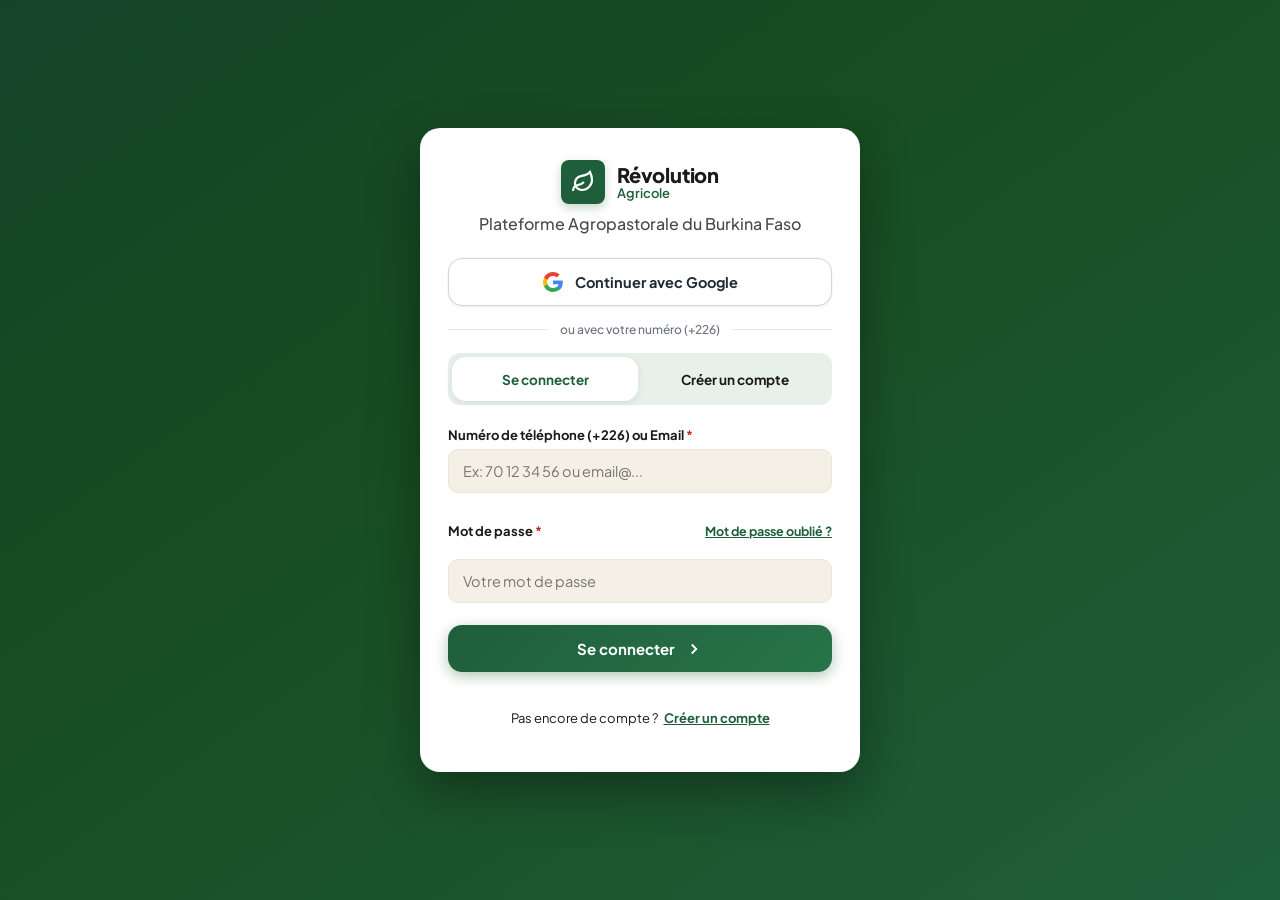
==== index.html @ 98d5d2f0 "fix(auth): detection et affichage immediat du formulaire de nouveau mot de passe sur ?reset=1" ====
<!DOCTYPE html>
<html lang="fr">
<head>
  <meta charset="UTF-8">
  <meta name="viewport" content="width=device-width, initial-scale=1.0">
  <title>Révolution Agricole</title>
  <meta name="description" content="Plateforme tout-en-un pour les acteurs agricoles burkinabè : information vérifiée, météo locale, financements, marché et gestion d'exploitation.">
  
  <!-- Polices Google : Plus Jakarta Sans (géométrique, ultra-lisible, premium) -->
  <link rel="preconnect" href="https://fonts.googleapis.com">
  <link rel="preconnect" href="https://fonts.gstatic.com" crossorigin>
  <link href="https://fonts.googleapis.com/css2?family=Plus+Jakarta+Sans:wght@400;500;600;700;800&display=swap" rel="stylesheet">
  
  <!-- Famille d'icônes au trait unique (Lucide CDN fixe) -->
  <script src="https://unpkg.com/lucide@0.453.0/dist/umd/lucide.min.js"></script>

  <link rel="stylesheet" href="styles/theme.css?v=20261021.2">
  <link rel="stylesheet" href="styles/main.css?v=20261027.2">

  <!-- CONFIGURATION PWA (PROGRESSIVE WEB APP) -->
  <link rel="manifest" href="manifest.json">
  <meta name="theme-color" content="#1F5E3B">
  <meta name="mobile-web-app-capable" content="yes">
  <meta name="apple-mobile-web-app-capable" content="yes">
  <meta name="apple-mobile-web-app-status-bar-style" content="default">
  <meta name="apple-mobile-web-app-title" content="Révolution Agricole">
  <link rel="apple-touch-icon" href="images/icons/apple-touch-icon.png">
  <link rel="icon" type="image/png" sizes="192x192" href="images/icons/icon-192x192.png">

  <!-- PROTECTION DÉMARRAGE RÉSILIENTE SAFARI / IPHONE / WEBKIT -->
  <script>
    (function() {
      var startupHandled = false;
      function showStartupErrorFallback(err) {
        if (startupHandled) return;
        startupHandled = true;
        console.error('[Révolution Agricole] Erreur ou blocage au démarrage détecté :', err);
        var loader = document.getElementById('appLoadingScreen');
        if (loader) {
          loader.classList.add('hidden');
          loader.style.display = 'none';
        }
        var errorScreen = document.getElementById('startupErrorFallback');
        if (errorScreen) {
          errorScreen.classList.remove('hidden');
          errorScreen.style.display = 'flex';
        }
        var detailBox = document.getElementById('startupErrorDetailBox');
        var detailText = document.getElementById('startupErrorDetailText');
        if (detailBox && detailText && err) {
          var msg = (err && (err.stack || err.message)) ? (err.stack || err.message) : String(err);
          detailText.textContent = msg;
          detailBox.style.display = 'block';
        }
      }

      // 1. Capture globale des erreurs de script au chargement (syntaxe, référence, etc.)
      window.addEventListener('error', function(event) {
        var loader = document.getElementById('appLoadingScreen');
        if (loader && !loader.classList.contains('hidden') && loader.style.display !== 'none') {
          showStartupErrorFallback(event.error || event.message);
        }
      });

      // 2. Capture des rejets de promesses non interceptées au démarrage
      window.addEventListener('unhandledrejection', function(event) {
        var loader = document.getElementById('appLoadingScreen');
        if (loader && !loader.classList.contains('hidden') && loader.style.display !== 'none') {
          showStartupErrorFallback(event.reason);
        }
      });

      // 3. Failsafe anti-blocage (timeout 5s) : si après 5s ni le portail ni le tableau de bord ne sont visibles
      setTimeout(function() {
        var loader = document.getElementById('appLoadingScreen');
        var authPortal = document.getElementById('authPortalScreen');
        var viewport = document.getElementById('viewportContainer');
        var isAuthVisible = authPortal && !authPortal.classList.contains('hidden');
        var isViewportVisible = viewport && !viewport.classList.contains('hidden');
        if (loader && !loader.classList.contains('hidden') && loader.style.display !== 'none' && !isAuthVisible && !isViewportVisible) {
          console.warn('[Révolution Agricole] Délai de démarrage dépassé (9s) -> Affichage écran de secours.');
          showStartupErrorFallback('Timeout au démarrage');
        }
      }, 9000);

      window.showStartupErrorFallback = showStartupErrorFallback;
    })();
  </script>
</head>
<body class="theme-light">
  <!-- BANDEAU DISCRET ADMIN (Visible uniquement en mode Admin) -->
  <div id="adminNoticeBar" class="admin-notice-bar hidden">
    <div class="admin-notice-inner">
      <span class="admin-icon">️</span>
      <span><strong>ESPACE ADMINISTRATION & MODÉRATION</strong> — Connecté avec privilèges élevés (RLS active, journal des actions audité).</span>
      <span class="admin-tag">SUPER-ADMIN</span>
    </div>
  </div>

  <!-- ==================== ÉCRAN DE CHARGEMENT INITIAL (SPLASH SCREEN AVEC LOGO) ==================== -->
  <div id="appLoadingScreen" class="app-loading-screen">
    <div class="loading-logo-box">
      <div class="brand-logo" style="justify-content: center; margin-bottom: 12px;">
        <div class="brand-icon-wrapper" style="width: 52px; height: 52px;">
          <svg width="28" height="28" viewBox="0 0 24 24" fill="none" stroke="currentColor" stroke-width="2.2">
            <path d="M11 20A7 7 0 0 1 9.8 6.1C15.5 5 17 4.48 19 2c1 2 2 4.18 2 8 0 5.5-4.7 10-10 10Z"/>
            <path d="M2 21c0-3 1.85-5.36 5.08-6C9.5 14.52 12 13 13 12"/>
          </svg>
        </div>
        <div class="brand-text" style="text-align: left;">
          <span class="brand-title" style="font-size: 24px;">Révolution</span>
          <span class="brand-sub" style="font-size: 14px;">Agricole</span>
        </div>
      </div>
      <div class="loading-spinner-bar">
        <div class="loading-spinner-fill"></div>
      </div>
    </div>
  </div>

  <!-- ==================== ÉCRAN DE SECOURS EN CAS D'ERREUR AU DÉMARRAGE ==================== -->
  <div id="startupErrorFallback" class="startup-error-screen hidden" style="display: none;">
    <div class="startup-error-card" onclick="window.location.reload(true)" role="button" tabindex="0">
      <div class="startup-error-icon">️</div>
      <h2 class="startup-error-title">Une erreur est survenue, touchez ici pour recharger</h2>
      <p class="startup-error-subtitle">Touchez l'écran ou ce bouton pour relancer l'application</p>
      <button type="button" class="startup-error-btn">
        <svg width="18" height="18" viewBox="0 0 24 24" fill="none" stroke="currentColor" stroke-width="2.5"><polyline points="23 4 23 10 17 10"/><path d="M20.49 15a9 9 0 1 1-2.12-9.36L23 10"/></svg>
        <span>Recharger</span>
      </button>
      <div id="startupErrorDetailBox" style="margin-top: 14px; text-align: left; display: none;">
        <span style="font-size: 10px; font-weight: 700; color: #8A3B14; text-transform: uppercase;">Détail technique :</span>
        <pre id="startupErrorDetailText" style="margin-top: 4px; padding: 8px 10px; background: rgba(0,0,0,0.06); border-radius: 6px; font-size: 11px; color: #444; white-space: pre-wrap; word-break: break-all; font-family: 'JetBrains Mono', monospace;"></pre>
      </div>
    </div>
  </div>

  <!-- ==================== PAGE D'ACCUEIL & PORTAIL D'AUTHENTIFICATION ==================== -->
  <div id="authPortalScreen" class="auth-portal-screen hidden">
    <div class="auth-portal-card">
      <!-- En-tête de la page d'authentification -->
      <div class="portal-brand-header">
        <div class="brand-logo" style="justify-content: center; margin-bottom: 8px;">
          <div class="brand-icon-wrapper" style="width: 44px; height: 44px;">
            <svg width="24" height="24" viewBox="0 0 24 24" fill="none" stroke="currentColor" stroke-width="2.2">
              <path d="M11 20A7 7 0 0 1 9.8 6.1C15.5 5 17 4.48 19 2c1 2 2 4.18 2 8 0 5.5-4.7 10-10 10Z"/>
              <path d="M2 21c0-3 1.85-5.36 5.08-6C9.5 14.52 12 13 13 12"/>
            </svg>
          </div>
          <div class="brand-text" style="text-align: left;">
            <span class="brand-title" style="font-size: 20px;">Révolution</span>
            <span class="brand-sub" style="font-size: 13px;">Agricole</span>
          </div>
        </div>
        <p class="portal-tagline">Plateforme Agropastorale du Burkina Faso</p>
      </div>

      <!-- BOUTON AUTH GOOGLE (Supabase Auth) -->
      <button type="button" class="portal-btn-google" id="btnGoogleAuth">
        <svg class="google-icon" width="20" height="20" viewBox="0 0 24 24">
          <path fill="#4285F4" d="M23.745 12.27c0-.7-.06-1.4-.19-2.07H12v4.51h6.6c-.29 1.52-1.14 2.82-2.4 3.68v3.05h3.88c2.27-2.09 3.665-5.17 3.665-9.17Z"/>
          <path fill="#34A853" d="M12 24c3.24 0 5.95-1.08 7.93-2.91l-3.88-3.05c-1.08.72-2.45 1.16-4.05 1.16-3.12 0-5.77-2.1-6.72-4.93H1.25v3.15C3.26 21.36 7.33 24 12 24Z"/>
          <path fill="#FBBC05" d="M5.28 14.27c-.25-.72-.38-1.49-.38-2.27s.13-1.55.38-2.27V6.58H1.25C.45 8.18 0 9.99 0 12s.45 3.82 1.25 5.42l4.03-3.15Z"/>
          <path fill="#EA4335" d="M12 4.75c1.77 0 3.35.61 4.6 1.8l3.42-3.42C17.95 1.19 15.24 0 12 0 7.33 0 3.26 2.64 1.25 6.58l4.03 3.15c.95-2.83 3.6-4.93 6.72-4.93Z"/>
        </svg>
        <span>Continuer avec Google</span>
      </button>

      <div class="portal-divider">
        <span>ou avec votre numéro (+226)</span>
      </div>

      <!-- Onglets : Se connecter / Créer un compte -->
      <div class="portal-tabs">
        <button type="button" class="portal-tab active" id="btnPortalTabLogin">Se connecter</button>
        <button type="button" class="portal-tab" id="btnPortalTabRegister">Créer un compte</button>
      </div>

      <!-- 1. FORMULAIRE DE CONNEXION -->
      <form id="portalLoginForm" class="portal-form" autocomplete="off">
        <!-- Message d'erreur bien visible en français quand connexion échoue avec Invalid login credentials -->
        <div id="portalLoginErrorBanner" class="portal-login-error-banner hidden" style="background: #FDF2F0; border: 1.5px solid #C0392B; border-radius: 12px; padding: 14px 16px; text-align: left;">
          <div style="display: flex; gap: 10px; align-items: flex-start;">
            <svg width="20" height="20" viewBox="0 0 24 24" fill="none" stroke="#C0392B" stroke-width="2.2" style="flex-shrink: 0; margin-top: 2px;"><circle cx="12" cy="12" r="10"/><line x1="12" y1="8" x2="12" y2="12"/><line x1="12" y1="16" x2="12.01" y2="16"/></svg>
            <div style="flex: 1;">
              <p id="portalLoginErrorMessage" style="font-size: 13.5px; font-weight: 600; color: #9A2518; margin: 0; line-height: 1.5;">
                Connexion impossible. Si vous vous êtes inscrit avec Google, cliquez sur « Continuer avec Google » ci-dessous. Sinon, utilisez « Mot de passe oublié » pour en créer un.
              </p>
              <div style="display: flex; flex-wrap: wrap; gap: 10px; align-items: center; margin-top: 10px;">
                <button type="button" class="btn-banner-google" id="btnBannerGoogleAuth" style="background: #FFFFFF; border: 1px solid #D1D5DB; border-radius: 8px; padding: 7px 12px; font-size: 12.5px; font-weight: 700; color: #1F2937; display: inline-flex; align-items: center; gap: 6px; cursor: pointer; box-shadow: 0 1px 2px rgba(0,0,0,0.05);">
                  <svg class="google-icon" width="16" height="16" viewBox="0 0 24 24"><path fill="#4285F4" d="M23.745 12.27c0-.7-.06-1.4-.19-2.07H12v4.51h6.6c-.29 1.52-1.14 2.82-2.4 3.68v3.05h3.88c2.27-2.09 3.665-5.17 3.665-9.17Z"/><path fill="#34A853" d="M12 24c3.24 0 5.95-1.08 7.93-2.91l-3.88-3.05c-1.08.72-2.45 1.16-4.05 1.16-3.12 0-5.77-2.1-6.72-4.93H1.25v3.15C3.26 21.36 7.33 24 12 24Z"/><path fill="#FBBC05" d="M5.28 14.27c-.25-.72-.38-1.49-.38-2.27s.13-1.55.38-2.27V6.58H1.25C.45 8.18 0 9.99 0 12s.45 3.82 1.25 5.42l4.03-3.15Z"/><path fill="#EA4335" d="M12 4.75c1.77 0 3.35.61 4.6 1.8l3.42-3.42C17.95 1.19 15.24 0 12 0 7.33 0 3.26 2.64 1.25 6.58l4.03 3.15c.95-2.83 3.6-4.93 6.72-4.93Z"/></svg>
                  <span>Continuer avec Google</span>
                </button>
                <button type="button" class="btn-banner-forgot" id="btnBannerForgotPassword" style="background: none; border: none; padding: 0; color: #1F5E3B; font-size: 12.5px; font-weight: 700; cursor: pointer; text-decoration: underline;">
                  Mot de passe oublié ?
                </button>
              </div>
            </div>
          </div>
        </div>

        <div class="portal-field-group">
          <label for="portalLoginEmail">Numéro de téléphone (+226) ou Email <span class="req">*</span></label>
          <input type="text" id="portalLoginEmail" class="portal-input" placeholder="Ex: 70 12 34 56 ou email@..." required autocomplete="username">
        </div>

        <div class="portal-field-group">
          <div style="display: flex; justify-content: space-between; align-items: center;">
            <label for="portalLoginPass" style="margin-bottom: 0;">Mot de passe <span class="req">*</span></label>
            <button type="button" class="portal-forgot-pass-link" id="linkForgotPassword" style="background: none; border: none; padding: 0; color: #1F5E3B; font-size: 12.5px; font-weight: 700; cursor: pointer; text-decoration: underline;">Mot de passe oublié ?</button>
          </div>
          <input type="password" id="portalLoginPass" class="portal-input" placeholder="Votre mot de passe" required autocomplete="current-password">
        </div>

        <button type="submit" class="portal-btn-submit" id="btnSubmitPortalLogin">
          <span>Se connecter</span>
          <svg width="18" height="18" viewBox="0 0 24 24" fill="none" stroke="currentColor" stroke-width="2.5"><polyline points="9 18 15 12 9 6"/></svg>
        </button>

        <div class="portal-footer-hint">
          <span>Pas encore de compte ?</span>
          <button type="button" class="portal-switch-link" id="linkToRegister">Créer un compte</button>
        </div>
      </form>

      <!-- 2. FORMULAIRE DE CRÉATION DE COMPTE -->
      <form id="portalRegisterForm" class="portal-form hidden" autocomplete="off">
        <div class="portal-field-group">
          <label for="portalRegEmail">Numéro de téléphone (+226) ou Email <span class="req">*</span></label>
          <input type="text" id="portalRegEmail" class="portal-input" placeholder="Ex: 70 12 34 56 ou email@..." required autocomplete="username">
        </div>

        <div class="portal-field-group">
          <label for="portalRegPassword">Créer un mot de passe <span class="req">*</span></label>
          <input type="password" id="portalRegPassword" class="portal-input" placeholder="6 caractères minimum" required minlength="6" autocomplete="new-password">
        </div>

        <button type="submit" class="portal-btn-submit" id="btnSubmitPortalRegister">
          <span>Créer mon compte</span>
          <svg width="18" height="18" viewBox="0 0 24 24" fill="none" stroke="currentColor" stroke-width="2.5"><polyline points="20 6 9 17 4 12"/></svg>
        </button>

        <div class="portal-footer-hint">
          <span>Vous avez déjà un compte ?</span>
          <button type="button" class="portal-switch-link" id="linkToLogin">Se connecter</button>
        </div>
      </form>

      <!-- 3. FORMULAIRE DE MOT DE PASSE OUBLIÉ (Envoi email via resetPasswordForEmail) -->
      <form id="portalForgotPasswordForm" class="portal-form hidden" autocomplete="off">
        <div style="text-align: left; margin-bottom: 4px;">
          <h3 style="font-size: 17px; font-weight: 800; color: #1A1A1A; margin: 0 0 4px;">Mot de passe oublié</h3>
          <p style="font-size: 13px; color: #4A4A4A; margin: 0; line-height: 1.45;">
            Saisissez votre adresse email. Nous vous enverrons un lien sécurisé pour créer un nouveau mot de passe.
          </p>
        </div>

        <div id="forgotPasswordAlert" class="portal-alert-box hidden" style="background: #FDF2F0; border: 1.5px solid #C0392B; border-radius: 12px; padding: 12px 14px; font-size: 13px; color: #9A2518; font-weight: 600; text-align: left;"></div>
        <div id="forgotPasswordSuccess" class="portal-success-box hidden" style="background: #E8F0EA; border: 1.5px solid #1F5E3B; border-radius: 12px; padding: 12px 14px; font-size: 13px; color: #1F5E3B; font-weight: 600; text-align: left; line-height: 1.45;"></div>

        <div class="portal-field-group">
          <label for="portalForgotEmail">Adresse Email de votre compte <span class="req">*</span></label>
          <input type="email" id="portalForgotEmail" class="portal-input" placeholder="Ex: exploitant@gmail.com" required autocomplete="email">
        </div>

        <button type="submit" class="portal-btn-submit" id="btnSubmitForgotPassword" style="background-color: #1F5E3B;">
          <span>Envoyer le lien de réinitialisation</span>
          <svg width="18" height="18" viewBox="0 0 24 24" fill="none" stroke="currentColor" stroke-width="2.5"><polyline points="9 18 15 12 9 6"/></svg>
        </button>

        <div class="portal-footer-hint">
          <button type="button" class="portal-switch-link" id="linkBackFromForgot">← Retour à la connexion</button>
        </div>
      </form>

      <!-- 4. FORMULAIRE CHOIX DU NOUVEAU MOT DE PASSE (Redirection après clic email) -->
      <form id="portalResetPasswordForm" class="portal-form hidden" autocomplete="off">
        <div style="text-align: left; margin-bottom: 4px;">
          <h3 style="font-size: 17px; font-weight: 800; color: #1A1A1A; margin: 0 0 4px;">Créer un nouveau mot de passe</h3>
          <p style="font-size: 13px; color: #4A4A4A; margin: 0; line-height: 1.45;">
            Choisissez votre nouveau mot de passe ci-dessous pour vous reconnecter à votre compte.
          </p>
        </div>

        <div id="resetPasswordAlert" class="portal-alert-box hidden" style="background: #FDF2F0; border: 1.5px solid #C0392B; border-radius: 12px; padding: 12px 14px; font-size: 13px; color: #9A2518; font-weight: 600; text-align: left;"></div>
        <div id="resetPasswordSuccess" class="portal-success-box hidden" style="background: #E8F0EA; border: 1.5px solid #1F5E3B; border-radius: 12px; padding: 12px 14px; font-size: 13px; color: #1F5E3B; font-weight: 600; text-align: left; line-height: 1.45;"></div>

        <div class="portal-field-group">
          <label for="portalNewPassword">Nouveau mot de passe <span class="req">*</span></label>
          <input type="password" id="portalNewPassword" class="portal-input" placeholder="6 caractères minimum" required minlength="6" autocomplete="new-password">
        </div>

        <div class="portal-field-group">
          <label for="portalConfirmPassword">Confirmer le nouveau mot de passe <span class="req">*</span></label>
          <input type="password" id="portalConfirmPassword" class="portal-input" placeholder="Retapez le même mot de passe" required minlength="6" autocomplete="new-password">
        </div>

        <button type="submit" class="portal-btn-submit" id="btnSubmitResetPassword" style="background-color: #1F5E3B;">
          <span>Enregistrer le nouveau mot de passe</span>
          <svg width="18" height="18" viewBox="0 0 24 24" fill="none" stroke="currentColor" stroke-width="2.5"><polyline points="9 18 15 12 9 6"/></svg>
        </button>

        <div class="portal-footer-hint">
          <button type="button" class="portal-switch-link" id="linkBackToLoginFromReset">← Retour à la connexion</button>
        </div>
      </form>
    </div>
  </div>

  <!-- ==================== MODALE DE COMPLÉTION DU PROFIL (ONBOARDING) ==================== -->
  <div class="modal-backdrop hidden" id="modalOnboarding">
    <div class="modal-dialog onboarding-modal-dialog">
      <div class="modal-header" style="border-bottom: 1px solid #E6EAE3; padding-bottom: 14px;">
        <div class="modal-title-wrap">
          <span class="modal-icon bg-green"></span>
          <div>
            <h3 class="modal-title" style="font-size: 18px;">Complétez votre profil d'exploitant</h3>
            <p style="font-size: 12.5px; color: var(--text-muted); margin: 2px 0 0;">
              Bienvenue sur Révolution Agricole ! Renseignez vos informations pour configurer votre exploitation.
            </p>
          </div>
        </div>
      </div>

      <form id="formOnboarding" class="modal-form" autocomplete="off" style="padding-top: 16px;">
        <!-- 1. Nom complet -->
        <div class="form-group">
          <label for="onboardingFullName">Nom complet ou d'exploitant <span class="required">*</span></label>
          <input type="text" id="onboardingFullName" class="form-input" placeholder="Ex: Fabrice ZOMAHOUN" required autocomplete="name">
        </div>

        <!-- 2. Téléphone burkinabè -->
        <div class="form-group">
          <label for="onboardingPhone">Numéro de téléphone (+226) <span class="required">*</span></label>
          <div class="phone-input-wrap">
            <span class="country-prefix"> +226</span>
            <input type="tel" id="onboardingPhone" class="form-input" placeholder="70 12 34 56" required pattern="[0-9 ]{8,14}">
          </div>
          <small class="form-hint">Nécessaire pour vos alertes agronomiques météo et transactions Mobile Money.</small>
        </div>

        <!-- 3. Commune -->
        <div class="form-group">
          <label for="onboardingLocation">Commune / Région de rattachement <span class="required">*</span></label>
          <select id="onboardingLocation" class="form-select" required>
            <option value="Koudougou (Boulkiemdé)">Koudougou (Boulkiemdé)</option>
            <option value="Ouagadougou (Kadiogo)">Ouagadougou (Kadiogo)</option>
            <option value="Bobo-Dioulasso (Houet)">Bobo-Dioulasso (Houet)</option>
            <option value="Ouahigouya (Yatenga)">Ouahigouya (Yatenga)</option>
            <option value="Dédougou (Boucle du Mouhoun)">Dédougou (Boucle du Mouhoun)</option>
            <option value="Banfora (Comoé)">Banfora (Comoé)</option>
            <option value="Kaya (Sanmatenga)">Kaya (Sanmatenga)</option>
            <option value="Fada N'Gourma (Gourma)">Fada N'Gourma (Gourma)</option>
          </select>
        </div>

        <!-- 4. Activité (3 rôles) -->
        <div class="form-group">
          <label>Votre activité principale <span class="required">*</span></label>
          <div class="role-cards-grid">
            <label class="role-card-opt selected" id="optOnboardingProducer">
              <input type="radio" name="onboardingRole" value="producer" checked>
              <div class="role-card-inner">
                <span class="role-card-icon"></span>
                <strong>Producteur / Maraîcher</strong>
                <small>Parcelles, cultures & marge</small>
              </div>
            </label>
            <label class="role-card-opt" id="optOnboardingSupplier">
              <input type="radio" name="onboardingRole" value="supplier">
              <div class="role-card-inner">
                <span class="role-card-icon"></span>
                <strong>Fournisseur d'équipements</strong>
                <small>Matériel, motopompes, intrants</small>
              </div>
            </label>
            <label class="role-card-opt" id="optOnboardingBuyer">
              <input type="radio" name="onboardingRole" value="buyer">
              <div class="role-card-inner">
                <span class="role-card-icon"></span>
                <strong>Acheteur / Grossiste</strong>
                <small>Achat récoltes bord champ</small>
              </div>
            </label>
          </div>
        </div>

        <button type="submit" class="btn-primary" id="btnSubmitOnboarding" style="width: 100%; padding: 13px; font-size: 14.5px; font-weight: 700; border-radius: 10px; margin-top: 8px;">
          <span>Valider mon profil & Accéder à mon tableau de bord</span>
          <svg width="18" height="18" viewBox="0 0 24 24" fill="none" stroke="currentColor" stroke-width="2.5"><polyline points="20 6 9 17 4 12"/></svg>
        </button>
      </form>
    </div>
  </div>

  <!-- CONTENEUR GLOBAL D'AFFICHAGE (Desktop OU Wrapper simulateur Mobile) -->
  <div id="viewportContainer" class="viewport-wrapper mode-desktop hidden">

    <!-- FRAME MOBILE CONTAINER (Activé quand mode Mobile choisi) -->
    <div id="mobileDeviceFrame" class="device-frame-shell hidden">
      <div class="device-notch">
        <span class="notch-speaker"></span>
        <span class="notch-camera"></span>
      </div>
      <div class="device-screen-wrapper">
        <!-- Contenu mobile dynamique injecté ici -->
        <div id="mobileAppMount" class="mobile-app-root"></div>
      </div>
      <div class="device-home-bar"></div>
    </div>

    <!-- MAIN DESKTOP APP SHELL (Inspiré fidèlement d'AgriVision) -->
    <div id="desktopAppShell" class="app-layout">
      
      <!-- ==================== 1. SIDEBAR NAVIGATION ==================== -->
      <aside class="sidebar" id="mainSidebar">
        <!-- Logo & Identité -->
        <div class="sidebar-header">
          <div class="brand-logo">
            <div class="brand-icon-wrapper">
              <svg width="22" height="22" viewBox="0 0 24 24" fill="none" stroke="currentColor" stroke-width="2.2" stroke-linecap="round" stroke-linejoin="round">
                <path d="M11 20A7 7 0 0 1 9.8 6.1C15.5 5 17 4.48 19 2c1 2 2 4.18 2 8 0 5.5-4.7 10-10 10Z"/>
                <path d="M2 21c0-3 1.85-5.36 5.08-6C9.5 14.52 12 13 13 12"/>
              </svg>
            </div>
            <div class="brand-text">
              <span class="brand-title">Révolution</span>
              <span class="brand-sub">Agricole</span>
            </div>
          </div>
        </div>

        <!-- Menu groupé -->
        <nav class="sidebar-nav" id="sidebarNav">
          <!-- Groupe 1: ACCUEIL -->
          <div class="nav-section">
            <div class="nav-section-title">ACCUEIL</div>
            <a href="#dashboard" class="nav-item active" data-page="dashboard">
              <span class="nav-icon">
                <svg width="18" height="18" viewBox="0 0 24 24" fill="none" stroke="currentColor" stroke-width="2"><path d="m3 9 9-7 9 7v11a2 2 0 0 1-2 2H5a2 2 0 0 1-2-2z"/><polyline points="9 22 9 12 15 12 15 22"/></svg>
              </span>
              <span class="nav-label">Tableau de bord</span>
            </a>
          </div>

          <!-- Groupe 2: S'INFORMER -->
          <div class="nav-section">
            <div class="nav-section-title">S'INFORMER</div>
            <a href="#conseils" class="nav-item" data-page="conseils" id="navLinkUserConseils">
              <span class="nav-icon">
                <svg width="18" height="18" viewBox="0 0 24 24" fill="none" stroke="currentColor" stroke-width="2"><path d="M4 19.5v-15A2.5 2.5 0 0 1 6.5 2H20v20H6.5a2.5 2.5 0 0 1-2.5-2.5Z"/><path d="M6 6h10"/><path d="M6 10h10"/></svg>
              </span>
              <span class="nav-label">Conseils</span>
              <span class="nav-pill-count" id="navUserConseilsBadge">0 nvx</span>
            </a>
            <a href="#formations" class="nav-item" data-page="formations">
              <span class="nav-icon">
                <svg width="18" height="18" viewBox="0 0 24 24" fill="none" stroke="currentColor" stroke-width="2"><polygon points="23 7 16 12 23 17 23 7"/><rect x="1" y="5" width="15" height="14" rx="2" ry="2"/></svg>
              </span>
              <span class="nav-label">Formations</span>
            </a>
            <a href="#meteo" class="nav-item" data-page="meteo">
              <span class="nav-icon">
                <svg width="18" height="18" viewBox="0 0 24 24" fill="none" stroke="currentColor" stroke-width="2"><path d="M12 2v2"/><path d="m4.93 4.93 1.41 1.41"/><path d="M20 12h2"/><path d="m19.07 4.93-1.41 1.41"/><path d="M15.947 12.65a4 4 0 0 0-5.925-4.128"/><path d="M13 22H7a5 5 0 1 1 4.9-6H13a3 3 0 0 1 0 6Z"/></svg>
              </span>
              <span class="nav-label">Météo</span>
              <span class="nav-status-dot blue"></span>
            </a>
          </div>

          <!-- Groupe 3: OPPORTUNITÉS -->
          <div class="nav-section">
            <div class="nav-section-title">OPPORTUNITÉS</div>
            <a href="#opportunites" class="nav-item" data-page="opportunites">
              <span class="nav-icon">
                <svg width="18" height="18" viewBox="0 0 24 24" fill="none" stroke="currentColor" stroke-width="2"><circle cx="12" cy="12" r="10"/><path d="m12 6 4 6-4 6"/><path d="M8 12h8"/></svg>
              </span>
              <span class="nav-label">Financements</span>
              <span class="nav-badge-amber" id="navUserFinancementsBadge">7</span>
            </a>
          </div>

          <!-- Groupe 4: ÉCHANGER -->
          <div class="nav-section">
            <div class="nav-section-title">ÉCHANGER</div>
            <a href="#marche" class="nav-item" data-page="marche">
              <span class="nav-icon">
                <svg width="18" height="18" viewBox="0 0 24 24" fill="none" stroke="currentColor" stroke-width="2"><circle cx="8" cy="21" r="1"/><circle cx="19" cy="21" r="1"/><path d="M2.05 2.05h2l2.66 12.42a2 2 0 0 0 2 1.58h9.78a2 2 0 0 0 1.95-1.57l1.65-7.43H5.12"/></svg>
              </span>
              <span class="nav-label">Marché agricole</span>
              <span class="nav-badge-neutral hidden" id="navMarcheBadge">0</span>
            </a>
            <a href="#materiel-services" class="nav-item" data-page="materiel-services">
              <span class="nav-icon">
                <svg width="18" height="18" viewBox="0 0 24 24" fill="none" stroke="currentColor" stroke-width="2"><path d="M14.7 6.3a1 1 0 0 0 0 1.4l1.6 1.6a1 1 0 0 0 1.4 0l3.77-3.77a6 6 0 0 1-7.94 7.94l-6.91 6.91a2.12 2.12 0 0 1-3-3l6.91-6.91a6 6 0 0 1 7.94-7.94l-3.76 3.76z"/></svg>
              </span>
              <span class="nav-label">Matériel & services</span>
            </a>
            <a href="#mes-annonces" class="nav-item" data-page="mes-annonces">
              <span class="nav-icon">
                <svg width="18" height="18" viewBox="0 0 24 24" fill="none" stroke="currentColor" stroke-width="2"><path d="M21 15a2 2 0 0 1-2 2H7l-4 4V5a2 2 0 0 1 2-2h14a2 2 0 0 1 2 2z"/></svg>
              </span>
              <span class="nav-label">Mes annonces</span>
              <span class="nav-badge-neutral hidden" id="navMesAnnoncesBadge">0</span>
            </a>
          </div>

          <!-- Groupe 5: MON EXPLOITATION (Conditionné selon le rôle) -->
          <div class="nav-section" id="navGroupExploitation">
            <div class="nav-section-title">MON EXPLOITATION</div>
            <a href="#synthese" class="nav-item" data-page="synthese">
              <span class="nav-icon">
                <svg width="18" height="18" viewBox="0 0 24 24" fill="none" stroke="currentColor" stroke-width="2"><path d="M3 3v18h18"/><path d="m19 9-5 5-4-4-3 3"/></svg>
              </span>
              <span class="nav-label">Synthèse</span>
            </a>
            <a href="#parcelles" class="nav-item" data-page="parcelles" id="navLinkParcelles">
              <span class="nav-icon">
                <svg width="18" height="18" viewBox="0 0 24 24" fill="none" stroke="currentColor" stroke-width="2"><polygon points="1 6 1 22 8 18 16 22 23 18 23 2 16 6 8 2 1 6"/><line x1="8" y1="2" x2="8" y2="18"/><line x1="16" y1="6" x2="16" y2="22"/></svg>
              </span>
              <span class="nav-label">Parcelles et cultures</span>
            </a>
            <a href="#cycles" class="nav-item" data-page="cycles">
              <span class="nav-icon">
                <svg width="18" height="18" viewBox="0 0 24 24" fill="none" stroke="currentColor" stroke-width="2"><path d="M12 2v4"/><path d="m4.93 4.93 2.83 2.83"/><path d="M2 12h4"/><path d="m4.93 19.07 2.83-2.83"/><path d="M12 22v-4"/><path d="m19.07 19.07-2.83-2.83"/><path d="M22 12h-4"/><path d="m19.07 4.93-2.83 2.83"/></svg>
              </span>
              <span class="nav-label">Cycles culturaux</span>
            </a>
            <a href="#finances" class="nav-item" data-page="finances">
              <span class="nav-icon">
                <svg width="18" height="18" viewBox="0 0 24 24" fill="none" stroke="currentColor" stroke-width="2"><line x1="12" y1="1" x2="12" y2="23"/><path d="M17 5H9.5a3.5 3.5 0 0 0 0 7h5a3.5 3.5 0 0 1 0 7H6"/></svg>
              </span>
              <span class="nav-label">Finances & Marges</span>
            </a>
          </div>

          <!-- Groupe 6: ADMIN (Affiché uniquement pour profil Admin) -->
          <div class="nav-section hidden" id="navGroupAdmin">
            <div class="nav-section-title">ADMINISTRATION</div>
            <a href="#admin-financements" class="nav-item" data-page="admin-financements" id="navLinkAdminFinancements">
              <span class="nav-icon">
                <svg width="18" height="18" viewBox="0 0 24 24" fill="none" stroke="currentColor" stroke-width="2"><rect x="2" y="5" width="20" height="14" rx="2"/><line x1="2" y1="10" x2="22" y2="10"/><path d="M12 14v4"/><path d="M10 16h4"/></svg>
              </span>
              <span class="nav-label">Gérer les financements</span>
              <span class="nav-badge-amber" id="navAdminPendingBadge">1</span>
            </a>
            <a href="#admin-conseils" class="nav-item" data-page="admin-conseils" id="navLinkAdminConseils">
              <span class="nav-icon">
                <svg width="18" height="18" viewBox="0 0 24 24" fill="none" stroke="currentColor" stroke-width="2"><path d="M12 20h9"/><path d="M16.5 3.5a2.121 2.121 0 0 1 3 3L7 19l-4 1 1-4L16.5 3.5z"/></svg>
              </span>
              <span class="nav-label">Gérer les conseils</span>
              <span class="nav-badge-amber" id="navAdminConseilsPendingBadge">1</span>
            </a>
            <a href="#admin-utilisateurs" class="nav-item" data-page="admin-utilisateurs" id="navLinkAdminUtilisateurs">
              <span class="nav-icon">
                <svg width="18" height="18" viewBox="0 0 24 24" fill="none" stroke="currentColor" stroke-width="2"><path d="M16 21v-2a4 4 0 0 0-4-4H6a4 4 0 0 0-4 4v2"/><circle cx="9" cy="7" r="4"/><path d="M22 21v-2a4 4 0 0 0-3-3.87"/><path d="M16 3.13a4 4 0 0 1 0 7.75"/></svg>
              </span>
              <span class="nav-label">Utilisateurs</span>
              <span class="nav-badge-neutral" id="navAdminUsersBadge">0</span>
            </a>
            <a href="#admin-modeles" class="nav-item" data-page="admin-modeles" id="navLinkAdminModeles">
              <span class="nav-icon">
                <svg width="18" height="18" viewBox="0 0 24 24" fill="none" stroke="currentColor" stroke-width="2"><path d="M12 2a10 10 0 1 0 10 10H12V2z"/><path d="M12 2a10 10 0 0 1 10 10"/></svg>
              </span>
              <span class="nav-label">Gérer les modèles</span>
              <span class="nav-badge-neutral" id="navAdminModelesBadge">3</span>
            </a>
            <a href="#admin-materiels" class="nav-item" data-page="admin-materiels" id="navLinkAdminMateriels">
              <span class="nav-icon">
                <svg width="18" height="18" viewBox="0 0 24 24" fill="none" stroke="currentColor" stroke-width="2"><path d="M14.7 6.3a1 1 0 0 0 0 1.4l1.6 1.6a1 1 0 0 0 1.4 0l3.77-3.77a6 6 0 0 1-7.94 7.94l-6.91 6.91a2.12 2.12 0 0 1-3-3l6.91-6.91a6 6 0 0 1 7.94-7.94l-3.76 3.76z"/></svg>
              </span>
              <span class="nav-label">Gérer le matériel</span>
              <span class="nav-badge-neutral hidden" id="navAdminMaterielsBadge">0</span>
            </a>
            <a href="#admin-queue" class="nav-item" data-page="admin-queue">
              <span class="nav-icon">
                <svg width="18" height="18" viewBox="0 0 24 24" fill="none" stroke="currentColor" stroke-width="2"><path d="M16 21v-2a4 4 0 0 0-4-4H6a4 4 0 0 0-4 4v2"/><circle cx="9" cy="7" r="4"/><line x1="19" y1="8" x2="19" y2="14"/><line x1="22" y1="11" x2="16" y2="11"/></svg>
              </span>
              <span class="nav-label">Files de modération</span>
              <span class="nav-badge-red hidden" id="navAdminQueueBadge">0</span>
            </a>
            <a href="#admin-verif" class="nav-item" data-page="admin-verif">
              <span class="nav-icon">
                <svg width="18" height="18" viewBox="0 0 24 24" fill="none" stroke="currentColor" stroke-width="2"><path d="M9 11l3 3L22 4"/><path d="M21 12v7a2 2 0 0 1-2 2H5a2 2 0 0 1-2-2V5a2 2 0 0 1 2-2h11"/></svg>
              </span>
              <span class="nav-label">Vérification (+90j)</span>
              <span class="nav-badge-amber">9</span>
            </a>
            <a href="#admin-audit" class="nav-item" data-page="admin-audit">
              <span class="nav-icon">
                <svg width="18" height="18" viewBox="0 0 24 24" fill="none" stroke="currentColor" stroke-width="2"><path d="M14 2H6a2 2 0 0 0-2 2v16a2 2 0 0 0 2 2h12a2 2 0 0 0 2-2V8z"/><polyline points="14 2 14 8 20 8"/><line x1="16" y1="13" x2="8" y2="13"/><line x1="16" y1="17" x2="8" y2="17"/></svg>
              </span>
              <span class="nav-label">Journal d'audit</span>
            </a>
          </div>

          <!-- Groupe 7: COMPTE -->
          <!-- Groupe 7: COMPTE -->
          <div class="nav-section">
            <div class="nav-section-title">COMPTE</div>
            <a href="#notifications" class="nav-item" data-page="notifications">
              <span class="nav-icon">
                <svg width="18" height="18" viewBox="0 0 24 24" fill="none" stroke="currentColor" stroke-width="2"><path d="M18 8A6 6 0 0 0 6 8c0 7-3 9-3 9h18s-3-2-3-9"/><path d="M13.73 21a2 2 0 0 1-3.46 0"/></svg>
              </span>
              <span class="nav-label">Notifications</span>
              <span class="nav-pill-count">2</span>
            </a>
            <a href="#abonnements" class="nav-item" id="navItemPricing" data-page="abonnements">
              <span class="nav-icon">
                <svg width="18" height="18" viewBox="0 0 24 24" fill="none" stroke="currentColor" stroke-width="2"><polygon points="12 2 15.09 8.26 22 9.27 17 14.14 18.18 21.02 12 17.77 5.82 21.02 7 14.14 2 9.27 8.91 8.26 12 2"/></svg>
              </span>
              <span class="nav-label">Abonnements & Tarifs</span>
              <span class="nav-badge-amber">Pro</span>
            </a>
            <a href="#profil" class="nav-item" data-page="profil">
              <span class="nav-icon">
                <svg width="18" height="18" viewBox="0 0 24 24" fill="none" stroke="currentColor" stroke-width="2"><circle cx="12" cy="12" r="3"/><path d="M19.4 15a1.65 1.65 0 0 0 .33 1.82l.06.06a2 2 0 0 1 0 2.83 2 2 0 0 1-2.83 0l-.06-.06a1.65 1.65 0 0 0-1.82-.33 1.65 1.65 0 0 0-1 1.51V21a2 2 0 0 1-2 2 2 2 0 0 1-2-2v-.09A1.65 1.65 0 0 0 9 19.4a1.65 1.65 0 0 0-1.82.33l-.06.06a2 2 0 0 1-2.83 0 2 2 0 0 1 0-2.83l.06-.06a1.65 1.65 0 0 0 .33-1.82 1.65 1.65 0 0 0-1.51-1H3a2 2 0 0 1-2-2 2 2 0 0 1 2-2h.09A1.65 1.65 0 0 0 4.6 9a1.65 1.65 0 0 0-.33-1.82l-.06-.06a2 2 0 0 1 0-2.83 2 2 0 0 1 2.83 0l.06.06a1.65 1.65 0 0 0 1.82.33H9a1.65 1.65 0 0 0 1-1.51V3a2 2 0 0 1 2-2 2 2 0 0 1 2 2v.09a1.65 1.65 0 0 0 1 1.51 1.65 1.65 0 0 0 1.82-.33l.06-.06a2 2 0 0 1 2.83 0 2 2 0 0 1 0 2.83l-.06.06a1.65 1.65 0 0 0-.33 1.82V9a1.65 1.65 0 0 0 1.51 1H21a2 2 0 0 1 2 2 2 2 0 0 1-2 2h-.09a1.65 1.65 0 0 0-1.51 1z"/></svg>
              </span>
              <span class="nav-label">Profil & Paramètres</span>
            </a>
            <a href="#installer" class="nav-item" id="navItemInstallPwa" data-page="installer">
              <span class="nav-icon">
                <svg width="18" height="18" viewBox="0 0 24 24" fill="none" stroke="currentColor" stroke-width="2"><path d="M21 15v4a2 2 0 0 1-2 2H5a2 2 0 0 1-2-2v-4"/><polyline points="7 10 12 15 17 10"/><line x1="12" y1="15" x2="12" y2="3"/></svg>
              </span>
              <span class="nav-label">Installer l'application</span>
              <span class="nav-badge-amber" id="navBadgeInstallPwa" style="background:#EAF4E6;color:#1F5E3B;font-weight:700;">App</span>
            </a>
          </nav>

          <!-- Déconnexion (Isolé en rouge comme sur la capture AgriVision) -->
          <div class="sidebar-logout">
            <button class="btn-logout" id="btnLogout">
              <svg width="18" height="18" viewBox="0 0 24 24" fill="none" stroke="currentColor" stroke-width="2"><path d="M9 21H5a2 2 0 0 1-2-2V5a2 2 0 0 1 2-2h4"/><polyline points="16 17 21 12 16 7"/><line x1="21" y1="12" x2="9" y2="12"/></svg>
              <span>Déconnexion</span>
            </button>
          </div>

          <!-- Carte Promotionnelle & Forfaits Pro -->
          <div class="sidebar-promo-card" id="sidebarPromoCard">
            <div class="promo-badge-icon"></div>
            <div class="promo-text">
              <strong class="promo-title" id="promoCardTitle">Passer au Forfait Pro</strong>
              <p class="promo-desc" id="promoCardDesc">5 000 F CFA/mois • Marges illimitées, alertes SMS & rappels PReCA.</p>
            </div>
            <div class="promo-progress-bar">
              <div class="promo-progress-fill" style="width: 85%"></div>
            </div>
            <button class="promo-btn" id="btnOpenPricing">Découvrir les forfaits</button>
          </div>
        </aside>

        <!-- ==================== 2. MAIN CONTENT AREA ==================== -->
        <main class="main-wrapper">
        
        <!-- EN-TÊTE PRINCIPAL (Exactement comme AgriVision : Identité à gauche, Actions & Profil à droite) -->
        <header class="app-header">
          <!-- Identité utilisateur contextuelle -->
          <div class="header-user-info">
            <h2 class="user-display-name" id="userHeaderName">Mon Exploitation</h2>
            <p class="user-display-meta" id="userHeaderMeta">
              <span class="badge-activity">Maraîchère</span>
              <span class="bullet-sep">•</span>
              <span class="user-location"> Koudougou (Boulkiemdé)</span>
            </p>
          </div>

          <!-- Zone d'action droite : Profil utilisateur, Recherche globale, Notifications, Boutons contextuels -->
          <div class="header-actions">
            <!-- Recherche globale compacte -->
            <div class="search-input-wrapper">
              <svg class="search-icon" width="15" height="15" viewBox="0 0 24 24" fill="none" stroke="currentColor" stroke-width="2"><circle cx="11" cy="11" r="8"/><line x1="21" y1="21" x2="16.65" y2="16.65"/></svg>
              <input type="text" id="globalSearchInput" placeholder="Rechercher…" class="search-field" autocomplete="off">
            </div>

            <!-- Notifications cloche dynamique -->
            <button class="icon-btn" id="btnNotifications" aria-label="Notifications" title="Notifications" style="position: relative;">
              <svg width="18" height="18" viewBox="0 0 24 24" fill="none" stroke="currentColor" stroke-width="2"><path d="M18 8A6 6 0 0 0 6 8c0 7-3 9-3 9h18s-3-2-3-9"/><path d="M13.73 21a2 2 0 0 1-3.46 0"/></svg>
              <span class="notification-badge-count hidden" id="notifBadgeCount"></span>
            </button>

            <!-- Profil Utilisateur & Compte (Avatar bonhomme + Nom + Chevron intégrés - PRIORITAIRE) -->
            <button class="user-profile-pill-btn" id="btnOpenAuth" title="Gérer mon compte & Déconnexion">
              <img src="https://images.unsplash.com/photo-1534528741775-53994a69daeb?auto=format&fit=crop&w=120&h=120&q=80" alt="Avatar Utilisateur" class="user-avatar" id="userHeaderAvatar">
              <span class="user-pill-text" id="btnAuthText">Connexion</span>
              <svg width="13" height="13" viewBox="0 0 24 24" fill="none" stroke="currentColor" stroke-width="2" class="menu-chevron"><path d="m6 9 6 6 6-6"/></svg>
            </button>
          </div>
        </header>

        <!-- CONTENU DU DASHBOARD -->
        <div class="dashboard-body" id="dashboardContent">
          
          <!-- BANDEAU DE BIENVENUE & DATE (Fidèle à AgriVision : Salutation à gauche, Date/Heure à droite) -->
          <div class="dashboard-greeting-bar">
            <div class="greeting-left">
              <h1 class="greeting-title" id="greetingTitle">Bonjour, Fabrice</h1>
              <p class="greeting-subtitle" id="greetingSubtitle">Chargement de la date…</p>
            </div>
            <div class="greeting-right">
              <div class="local-date-time">
                <div class="date-icon-box">
                  <svg width="18" height="18" viewBox="0 0 24 24" fill="none" stroke="currentColor" stroke-width="2"><rect x="3" y="4" width="18" height="18" rx="2" ry="2"/><line x1="16" y1="2" x2="16" y2="6"/><line x1="8" y1="2" x2="8" y2="6"/><line x1="3" y1="10" x2="21" y2="10"/></svg>
                </div>
                <div class="date-time-content">
                  <span class="date-text" id="liveDateDisplay"></span>
                  <span class="time-text" id="liveTimeDisplay"></span>
                </div>
              </div>
            </div>
          </div>

          <!-- BANNIÈRE D'INSTALLATION SUR L'ACCUEIL (REFERMABLE) -->
          <div class="pwa-home-card hidden" id="pwaHomeCard">
            <button type="button" class="pwa-home-close-btn" id="btnClosePwaHomeCard" title="Fermer" aria-label="Fermer">&times;</button>
            <div class="pwa-home-card-content">
              <div class="pwa-home-card-icon">
                <img src="images/icons/icon-192x192.png" alt="Logo Révolution Agricole">
              </div>
              <div class="pwa-home-card-text">
                <div class="pwa-home-card-header">
                  <span class="pwa-home-badge">Disponible hors-ligne</span>
                </div>
                <strong class="pwa-home-card-title">Installer l'application Révolution Agricole</strong>
                <p class="pwa-home-card-desc">Ajoutez l'application sur votre écran d'accueil pour un accès direct à vos parcelles, récoltes et finances en un clic, même sans connexion Internet.</p>
              </div>
            </div>
            <div class="pwa-home-card-actions">
              <button type="button" class="btn-pwa-home-dismiss" id="btnDismissPwaHomeCard">Plus tard</button>
              <button type="button" class="btn-pwa-home-install" id="btnInstallPwaHomeCard">
                <svg width="18" height="18" viewBox="0 0 24 24" fill="none" stroke="currentColor" stroke-width="2.2"><path d="M21 15v4a2 2 0 0 1-2 2H5a2 2 0 0 1-2-2v-4"/><polyline points="7 10 12 15 17 10"/><line x1="12" y1="15" x2="12" y2="3"/></svg>
                <span>Installer l'application</span>
              </button>
            </div>
          </div>

          <!-- 1. GRANDE CARTE VERTE SAISON 2026 (Remplace Dépenses et Recettes du mois) -->
          <section class="home-season-card" id="homeSeasonCard">
            <div class="season-card-header">
              <span class="season-tag">Saison 2026</span>
              <span class="season-parcels-count" id="homeSeasonParcelsCount">0 parcelle</span>
            </div>
            <div class="season-margin-block">
              <span class="season-margin-label" id="homeSeasonMarginLabel">Bénéfice de la saison</span>
              <div class="season-margin-row" id="homeSeasonMarginBox">
                <span class="season-amount" id="homeSeasonMarginValue">0</span>
                <span class="season-currency">FCFA</span>
              </div>
            </div>
            <div class="season-subcards-grid">
              <div class="season-subcard">
                <span class="season-subcard-label">Dépenses</span>
                <div class="season-subcard-val">
                  <span id="homeSeasonExpenses">0</span> <small>FCFA</small>
                </div>
              </div>
              <div class="season-subcard">
                <span class="season-subcard-label">Ventes</span>
                <div class="season-subcard-val">
                  <span id="homeSeasonRevenues">0</span> <small>FCFA</small>
                </div>
              </div>
            </div>
          </section>

          <!-- 2. DEUX PETITES CARTES BLANCHES CÔTE À CÔTE -->
          <section class="home-two-cards-grid">
            <!-- Carte Cycles en cours -->
            <a href="#parcelles" class="home-white-card" id="homeLinkCycles">
              <div class="home-card-icon-pill">
                <i data-lucide="sprout"></i>
              </div>
              <div class="home-card-meta">
                <span class="home-card-title">Cycles en cours</span>
                <strong class="home-card-value" id="homeStatCycles">0 <small>actifs</small></strong>
              </div>
            </a>

            <!-- Carte Opportunités disponibles (compteur garanti = 7) -->
            <a href="#opportunites" class="home-white-card" id="homeLinkOpportunites">
              <div class="home-card-icon-pill">
                <i data-lucide="award"></i>
              </div>
              <div class="home-card-meta">
                <span class="home-card-title">Opportunités disponibles</span>
                <strong class="home-card-value" id="homeStatOpport">7 <small>ouvertes</small></strong>
              </div>
            </a>
          </section>

          <!-- 3. MÉTÉO COURTE SUR UNE SEULE CARTE (Données 100% réelles Open-Meteo) -->
          <section class="home-weather-short-card" id="homeWeatherShortCard">
            <div class="weather-short-top">
              <div class="weather-short-temp-group">
                <i data-lucide="cloud-sun" class="weather-short-icon"></i>
                <div>
                  <strong class="weather-short-temp" id="homeWeatherTemp">-- °C</strong>
                  <span class="weather-short-city" id="homeWeatherCity">--</span>
                </div>
              </div>
              <div class="weather-short-tomorrow" id="homeWeatherTomorrow">
                <span class="tomorrow-label">Demain</span>
                <strong class="tomorrow-val" id="homeWeatherTomorrowVal">--</strong>
              </div>
            </div>
            <p class="weather-short-advice" id="homeWeatherAdvice">
              Chargement de la météo agronomique…
            </p>
          </section>

          <!-- 4. CARTE CONSEIL DU JOUR (Données réelles de la table conseils Supabase) -->
          <section class="home-daily-advice-card" id="homeDailyAdviceCard" style="cursor: pointer;">
            <span class="badge-sun-yellow">Conseil du jour</span>
            <h3 class="advice-card-title" id="homeDailyAdviceTitle">Chargement du conseil…</h3>
            <p class="advice-card-text" id="homeDailyAdviceText"></p>
            <button type="button" class="btn-listen-advice-small" id="btnListenHomeDailyAdvice" aria-label="Écouter le conseil agronomique">
              <i data-lucide="volume-2"></i>
              <span>Écouter</span>
            </button>
          </section>

          <!-- 5. QUATRE RACCOURCIS EN ICÔNES CARRÉES ARRONDIES -->
          <section class="home-shortcuts-grid">
            <a href="#opportunites" class="shortcut-square-btn" data-nav="opportunites">
              <div class="shortcut-icon-box">
                <i data-lucide="landmark"></i>
              </div>
              <span class="shortcut-label">Financer</span>
            </a>
            <a href="#formations" class="shortcut-square-btn" data-nav="formations">
              <div class="shortcut-icon-box">
                <i data-lucide="graduation-cap"></i>
              </div>
              <span class="shortcut-label">Formations</span>
            </a>
            <a href="#materiel-services" class="shortcut-square-btn" data-nav="materiel-services">
              <div class="shortcut-icon-box">
                <i data-lucide="tractor"></i>
              </div>
              <span class="shortcut-label">Matériel</span>
            </a>
            <a href="#marche" class="shortcut-square-btn" data-nav="marche">
              <div class="shortcut-icon-box">
                <i data-lucide="store"></i>
              </div>
              <span class="shortcut-label">Marché</span>
            </a>
          </section>

          <!-- Alias invisibles pour rétrocompatibilité parfaite avec le script existant -->
          <div class="hidden" style="display:none !important;" aria-hidden="true">
            <span id="statValue1">0</span>
            <span id="statValue2">0</span>
            <span id="statValue3">0</span>
            <span id="statValue4">7</span>
            <span id="statComp1"></span>
            <span id="statComp2"></span>
          </div>

          <!-- GRILLE PRINCIPALE (Ligne 1 : 2/3 Graphique Barres Dépenses/Recettes + 1/3 Échéances) -->
          <div class="main-dashboard-grid">
            
            <!-- BLOC LARGE GAUCHE : Finances & Marge (Remplaçant Soil Moisture selon spec G.2) -->
            <section class="content-card finance-chart-card">
              <div class="card-header-row">
                <div class="card-title-group">
                  <h3 class="card-title" id="mainChartTitle">Dépenses et recettes</h3>
                  <span class="card-subtitle">Évolution des flux de trésorerie sur l'exploitation</span>
                </div>
                <div class="card-header-actions">
                  <div class="chart-legend">
                    <span class="legend-item"><span class="legend-color-dot revenue-dot"></span> Recettes</span>
                    <span class="legend-item"><span class="legend-color-dot expense-dot"></span> Dépenses</span>
                  </div>
                  <select class="period-select" id="chartPeriodSelect" aria-label="Période du graphique">
                    <option value="6m" selected>6 derniers mois</option>
                    <option value="3m">3 derniers mois</option>
                    <option value="1y">Année 2026</option>
                  </select>
                </div>
              </div>

              <!-- Bar Chart SVG interactif haute fidélité -->
              <div class="chart-container" id="barChartWrapper">
                <div class="chart-bars-group" id="barsGroup">
                  <!-- Mois 1: Mai -->
                  <div class="chart-col" data-month="Mai" data-rev="0" data-exp="0" data-margin="0 F CFA">
                    <div class="bar-pair">
                      <div class="bar bar-revenue" style="height: 4px;"></div>
                      <div class="bar bar-expense" style="height: 4px;"></div>
                    </div>
                    <span class="col-label">mai</span>
                  </div>
                  <!-- Mois 2: Juin -->
                  <div class="chart-col" data-month="Juin" data-rev="0" data-exp="0" data-margin="0 F CFA">
                    <div class="bar-pair">
                      <div class="bar bar-revenue" style="height: 4px;"></div>
                      <div class="bar bar-expense" style="height: 4px;"></div>
                    </div>
                    <span class="col-label">juin</span>
                  </div>
                  <!-- Mois 3: Juillet -->
                  <div class="chart-col" data-month="Juillet" data-rev="0" data-exp="0" data-margin="0 F CFA">
                    <div class="bar-pair">
                      <div class="bar bar-revenue" style="height: 4px;"></div>
                      <div class="bar bar-expense" style="height: 4px;"></div>
                    </div>
                    <span class="col-label">juil</span>
                  </div>
                  <!-- Mois 4: Août -->
                  <div class="chart-col" data-month="Août" data-rev="0" data-exp="0" data-margin="0 F CFA">
                    <div class="bar-pair">
                      <div class="bar bar-revenue" style="height: 4px;"></div>
                      <div class="bar bar-expense" style="height: 4px;"></div>
                    </div>
                    <span class="col-label">août</span>
                  </div>
                  <!-- Mois 5: Septembre -->
                  <div class="chart-col" data-month="Septembre" data-rev="0" data-exp="0" data-margin="0 F CFA">
                    <div class="bar-pair">
                      <div class="bar bar-revenue" style="height: 4px;"></div>
                      <div class="bar bar-expense" style="height: 4px;"></div>
                    </div>
                    <span class="col-label">sept</span>
                  </div>
                  <!-- Mois 6: Octobre (Actuel) -->
                  <div class="chart-col active-month" data-month="Octobre (en cours)" data-rev="0" data-exp="0" data-margin="0 F CFA">
                    <div class="bar-pair">
                      <div class="bar bar-revenue" style="height: 4px;"></div>
                      <div class="bar bar-expense" style="height: 4px;"></div>
                    </div>
                    <span class="col-label">oct.</span>
                  </div>
                </div>

                <!-- Info-bulle flottante réactive au survol/tap -->
                <div class="chart-tooltip" id="chartTooltip">
                  <div class="tooltip-header" id="tooltipMonth">Octobre (en cours)</div>
                  <div class="tooltip-row green">
                    <span>Recettes :</span>
                    <strong id="tooltipRev">0 F CFA</strong>
                  </div>
                  <div class="tooltip-row red">
                    <span>Dépenses :</span>
                    <strong id="tooltipExp">0 F CFA</strong>
                  </div>
                  <div class="tooltip-footer">
                    <span>Marge nette :</span>
                    <strong id="tooltipMargin">0 F CFA</strong>
                  </div>
                </div>
              </div>

              <!-- Bandeau Marge & Formule de calcul (Spécification G.2 / Étape 2) -->
              <div class="chart-summary-bar">
                <div class="margin-stat">
                  <span class="margin-label">Marge nette estimée (octobre 2026) :</span>
                  <span class="margin-amount tabular-numbers" id="bannerMarginOct">0 F CFA</span>
                </div>
                <button class="formula-btn" id="btnShowFormula" title="Voir les règles de calcul">
                  <svg width="14" height="14" viewBox="0 0 24 24" fill="none" stroke="currentColor" stroke-width="2"><circle cx="12" cy="12" r="10"/><path d="M12 16v-4"/><path d="M12 8h.01"/></svg>
                  <span>Formule : Recettes − Dépenses</span>
                </button>
              </div>
            </section>

            <!-- BLOC ÉTROIT DROIT : Échéances (Remplaçant Upcoming Tasks selon G.2) -->
            <section class="content-card deadlines-card">
              <div class="card-header-row">
                <h3 class="card-title">Échéances</h3>
                <a href="#toutes-echeances" class="card-link-action" id="linkAllDeadlines">Voir tout</a>
              </div>

              <div class="deadlines-list" id="deadlinesList">
                <div class="widget-empty-state" style="padding: 16px; text-align: center;">
                  <span style="font-size: 20px;"></span>
                  <p style="font-size: 12px; color: #6C7A72; margin: 4px 0 0;">Chargement des opportunités…</p>
                </div>
              </div>
            </section>
          </div>

          <!-- GRILLE PRINCIPALE (Ligne 2 : 2/3 Tableau Cycles en cours + 1/3 Météo Koudougou) -->
          <div class="secondary-dashboard-grid">
            
            <!-- BLOC LARGE : Tableau Cycles en cours (Remplaçant Field Status selon G.2) -->
            <section class="content-card table-section-card">
              <div class="card-header-row">
                <div class="card-title-group">
                  <h3 class="card-title" id="tableSectionTitle">Mes cycles en cours</h3>
                  <span class="card-subtitle">Cultures suivies sur vos parcelles</span>
                </div>
                <div style="display: flex; align-items: center; gap: 10px;">
                  <button type="button" class="btn-primary-action" id="btnDashAddCropCycle" style="font-size: 12px; padding: 6px 12px; display: inline-flex; align-items: center; gap: 4px; cursor: pointer;">
                    <span class="action-icon"><svg width="12" height="12" viewBox="0 0 24 24" fill="none" stroke="currentColor" stroke-width="2.5"><line x1="12" y1="5" x2="12" y2="19"/><line x1="5" y1="12" x2="19" y2="12"/></svg></span>
                    <span>+ Nouvelle culture</span>
                  </button>
                  <a href="#parcelles" class="card-link-action" id="linkToParcellesPage">Voir toutes les parcelles →</a>
                </div>
              </div>

              <!-- Tableau responsive haute visibilité -->
              <div class="data-table-container">
                <table class="data-table" id="cyclesDataTable">
                  <thead>
                    <tr>
                      <th>CULTURE & VARIÉTÉ</th>
                      <th>PARCELLE</th>
                      <th>DATE SEMIS</th>
                      <th>RÉCOLTE ESTIMÉE</th>
                      <th>STATUT DU CYCLE</th>
                      <th class="text-right">ACTIONS</th>
                    </tr>
                  </thead>
                  <tbody>
                    <tr>
                      <td colspan="6" style="text-align: center; padding: 36px 16px; color: var(--text-muted);">
                        <div style="font-size: 30px; margin-bottom: 6px;"></div>
                        <strong style="font-size: 14.5px; color: var(--text-dark); display: block; margin-bottom: 4px;">Aucun cycle ou culture en cours</strong>
                        <p style="font-size: 12.5px; margin: 0 0 14px; color: #5D6C63; max-width: 400px; margin-left: auto; margin-right: auto;">
                          Votre tableau de bord démarre à blanc. Enregistrez votre première culture avec les modèles agronomiques.
                        </p>
                        <div style="display: flex; justify-content: center; gap: 8px; flex-wrap: wrap;">
                          <button type="button" class="btn-primary-action" id="btnEmptyStateAddCropCycle" style="font-size: 12.5px; padding: 7px 16px;">
                            <span class="action-icon"><svg width="13" height="13" viewBox="0 0 24 24" fill="none" stroke="currentColor" stroke-width="2.5"><line x1="12" y1="5" x2="12" y2="19"/><line x1="5" y1="12" x2="19" y2="12"/></svg></span>
                            <span>+ Ajouter une culture</span>
                          </button>
                          <button type="button" class="btn-table-action" id="btnEmptyStateAddExpense" style="font-size: 12.5px; padding: 7px 14px;">
                            <span> + Dépense</span>
                          </button>
                        </div>
                      </td>
                    </tr>
                  </tbody>
                </table>
              </div>
            </section>

            <!-- BLOC ÉTROIT : Météo Agricole Réelle (Open-Meteo Burkina & MAJ obligatoire) -->
            <section class="content-card weather-card" id="dashWeatherCard">
              <!-- Bandeau d'alerte météo dynamique (forte pluie, chaleur, vent) -->
              <div class="weather-alert-banner alert-warning hidden" id="dashWeatherAlertBanner">
                <span class="alert-icon">️</span>
                <span class="alert-text" id="dashWeatherAlertText"></span>
              </div>

              <div class="card-header-row">
                <div class="card-title-group">
                  <h3 class="card-title">Météo agricole</h3>
                  <span class="card-subtitle" id="dashWeatherCommuneSub">Commune de Koudougou</span>
                </div>
                <div style="display: flex; align-items: center; gap: 8px;">
                  <button type="button" class="btn-table-action" id="btnQuickRefreshDashWeather" title="Rafraîchir la météo" style="cursor: pointer;">
                    <svg width="14" height="14" viewBox="0 0 24 24" fill="none" stroke="currentColor" stroke-width="2.2"><path d="M21.5 2v6h-6M21.34 15.57a10 10 0 1 1-.57-8.38l5.67-5.67"/></svg>
                  </button>
                  <a href="#meteo" class="card-link-action" id="linkToMeteoPage">Prévisions 7j →</a>
                </div>
              </div>

              <!-- Bloc Température Actuelle & Conditions -->
              <div class="weather-current-row">
                <div class="weather-visual">
                  <div class="weather-sun-cloud-icon" id="dashWeatherIconWrap">
                    <span id="dashWeatherIcon"></span>
                  </div>
                  <div class="temp-display">
                    <span class="temp-big tabular-numbers" id="dashWeatherTemp">--°C</span>
                    <span class="weather-condition-desc" id="dashWeatherDesc">Chargement…</span>
                  </div>
                </div>

                <div class="weather-quick-metrics">
                  <div class="metric-item">
                    <span class="metric-icon"></span>
                    <span class="metric-name">Pluie prob. :</span>
                    <strong class="metric-val text-green" id="dashWeatherMetricRain">-- %</strong>
                  </div>
                  <div class="metric-item">
                    <span class="metric-icon"></span>
                    <span class="metric-name">Vent :</span>
                    <strong class="metric-val" id="dashWeatherMetricWind">-- km/h</strong>
                  </div>
                  <div class="metric-item">
                    <span class="metric-icon">️</span>
                    <span class="metric-name">Humidité :</span>
                    <strong class="metric-val" id="dashWeatherMetricHumidity">-- %</strong>
                  </div>
                </div>
              </div>

              <!-- Encadré « Ce que ça veut dire pour vous » -->
              <div class="weather-interpretation-box" id="dashWeatherInterpretation">
                <!-- Rempli dynamiquement -->
              </div>

              <!-- Conseil de la semaine -->
              <div class="weekly-advice-banner" id="dashWeatherWeeklyAdvice">
                <!-- Rempli dynamiquement -->
              </div>

              <!-- Mini Prévision 7 Jours (Calculé en direct avec vraies dates) -->
              <div class="forecast-mini-grid" id="dashWeatherForecastGrid" style="grid-template-columns: repeat(7, 1fr); overflow-x: auto;">
                <!-- Rempli dynamiquement par Open-Meteo -->
              </div>

              <!-- Footer météo conforme à la règle stricte du plan : source & MAJ -->
              <div class="weather-footer">
                <span class="source-tag" id="dashWeatherSourceTag">Source : Open-Meteo • Région Centre-Ouest</span>
                <span class="sync-time" id="dashWeatherSyncTime">MAJ en cours…</span>
              </div>
            </section>
          </div>

          <!-- LIGNE 3 : 3 CARTES TRANSVERSALES (Conseil de saison, Nouvelle formation, Raccourcis) -->
          <div class="bottom-features-grid">
            
            <!-- Carte 1 : Conseil de saison -->
            <article class="feature-card feature-advice" id="dashAdviceCard">
              <div class="feature-card-header">
                <span class="feature-badge-tag tag-green" id="dashAdviceCategory">Conseil agronomique</span>
                <span class="feature-read-time" id="dashAdviceReadTime">Lecture 3 min</span>
              </div>
              <h4 class="feature-card-title" id="dashAdviceTitle">Chargement du conseil agronomique…</h4>
              <p class="feature-card-summary" id="dashAdviceSummary">Conseil agronomique pratique pour optimiser vos rendements au Burkina Faso.</p>
              <div class="feature-card-footer">
                <span class="author-label" id="dashAdviceAuthor">Par INERA / DGPV</span>
                <a href="#conseils" class="feature-link" id="dashAdviceLink">Lire le conseil →</a>
              </div>
            </article>

            <!-- Carte 2 : Nouvelle formation -->
            <article class="feature-card feature-training">
              <div class="feature-card-header">
                <span class="feature-badge-tag tag-purple">Nouvelle formation</span>
                <span class="feature-format-tag">Vidéo + PDF</span>
              </div>
              <h4 class="feature-card-title">Fabriquer son bio-pesticide à base de feuilles de Neem</h4>
              <p class="feature-card-summary">Protégez vos tomates et choux des chenilles sans dépenser un franc en produits chimiques importés.</p>
              <div class="feature-card-footer">
                <span class="progress-indicator">Gratuit • 4 leçons</span>
                <a href="#commencer-formation" class="feature-link">Commencer →</a>
              </div>
            </article>

            <!-- Carte 3 : Raccourcis rapides -->
            <div class="feature-card feature-shortcuts">
              <div class="feature-card-header">
                <span class="feature-badge-tag tag-ochre">Raccourcis rapides</span>
              </div>
              <h4 class="feature-card-title">Actions fréquentes</h4>
              <div class="shortcuts-buttons-stack">
                <button class="shortcut-btn" id="btnShortcutExpense">
                  <span class="shortcut-icon"></span>
                  <span class="shortcut-text">Saisir une dépense (30s)</span>
                </button>
                <button class="shortcut-btn" id="btnShortcutListing">
                  <span class="shortcut-icon"></span>
                  <span class="shortcut-text">Publier une récolte sur le marché</span>
                </button>
                <button class="shortcut-btn" id="btnShortcutOpps">
                  <span class="shortcut-icon"></span>
                  <span class="shortcut-text">Consulter les subventions PReCA</span>
                </button>
              </div>
            </div>

          </div>

        </div>

        <!-- ==================== PAGE UTILISATEUR : FINANCEMENTS & OPPORTUNITÉS ==================== -->
        <div class="dashboard-body hidden" id="pageFinancements">
          <!-- En-tête de page -->
          <div class="page-view-header">
            <div class="page-view-title-group">
              <div class="page-breadcrumb">
                <a href="#dashboard" class="breadcrumb-back-link">
                  <svg width="14" height="14" viewBox="0 0 24 24" fill="none" stroke="currentColor" stroke-width="2.5"><polyline points="15 18 9 12 15 6"/></svg>
                  <span>Tableau de bord</span>
                </a>
                <span class="bullet-sep">•</span>
                <span>Opportunités & Financements</span>
              </div>
              <h1 class="page-main-title"> Financements & Subventions</h1>
              <p class="page-subtitle">Subventions, prêts bonifiés, appels à projets et concours vérifiés pour le secteur agropastoral au Burkina Faso.</p>
            </div>
            <div class="page-header-meta-badge" id="userFinancementsCountBadge">
              <span class="pulse-dot-green"></span>
              <span id="userFinancementsCountText">7 opportunités ouvertes</span>
            </div>
          </div>

          <!-- Barre de filtres (Types & Région) -->
          <div class="financements-filter-bar">
            <div class="filter-types-scroll" id="filterTypesContainer">
              <button type="button" class="type-filter-chip active" data-type="all">Tous</button>
              <button type="button" class="type-filter-chip" data-type="subvention">Subventions</button>
              <button type="button" class="type-filter-chip" data-type="appel à projets">Appels à projets</button>
              <button type="button" class="type-filter-chip" data-type="prêt">Prêts</button>
              <button type="button" class="type-filter-chip" data-type="concours">Concours</button>
              <button type="button" class="type-filter-chip" data-type="incubation">Incubation</button>
              <button type="button" class="type-filter-chip" data-type="formation">Formations</button>
              <button type="button" class="type-filter-chip" data-type="emploi">Emplois</button>
            </div>
            <div class="filter-region-wrap">
              <label for="selectFilterRegion" class="region-label">Région :</label>
              <select id="selectFilterRegion" class="filter-region-select">
                <option value="all" selected>Toutes les régions</option>
                <option value="Tout le Burkina Faso">Tout le Burkina Faso</option>
                <option value="Centre-Ouest">Centre-Ouest (Koudougou)</option>
                <option value="Hauts-Bassins">Hauts-Bassins (Bobo)</option>
                <option value="Centre">Centre (Ouagadougou)</option>
                <option value="Nord">Nord (Ouahigouya)</option>
                <option value="Boucle du Mouhoun">Boucle du Mouhoun</option>
                <option value="Cascades">Cascades (Banfora)</option>
                <option value="Centre-Est">Centre-Est (Tenkodogo)</option>
                <option value="Est">Est (Fada)</option>
                <option value="Sahel">Sahel (Dori)</option>
              </select>
            </div>
          </div>

          <!-- Grille des financements utilisateurs -->
          <div class="financements-cards-grid" id="financementsGrid">
            <!-- Injecté dynamiquement par JavaScript depuis Supabase -->
          </div>

          <!-- État vide -->
          <div class="financements-empty-state hidden" id="financementsEmptyState">
            <div class="empty-state-icon"></div>
            <h3>Aucun financement disponible pour ces critères</h3>
            <p>Essayez de réinitialiser vos filtres ou de sélectionner une autre région.</p>
            <button type="button" class="btn-reset-filters" id="btnResetFinancementFilters">Afficher tous les financements</button>
          </div>
        </div>

        <!-- ==================== PAGE ADMINISTRATION : GÉRER LES FINANCEMENTS ==================== -->
        <div class="dashboard-body hidden" id="pageAdminFinancements">
          <!-- En-tête Admin -->
          <div class="page-view-header">
            <div class="page-view-title-group">
              <div class="page-breadcrumb">
                <a href="#dashboard" class="breadcrumb-back-link">
                  <svg width="14" height="14" viewBox="0 0 24 24" fill="none" stroke="currentColor" stroke-width="2.5"><polyline points="15 18 9 12 15 6"/></svg>
                  <span>Tableau de bord</span>
                </a>
                <span class="bullet-sep">•</span>
                <span>Administration</span>
              </div>
              <h1 class="page-main-title">️ Gérer les financements</h1>
              <p class="page-subtitle">Validez les opportunités soumises par l'agent IA, ajoutez de nouvelles offres ou retirez les fiches expirées.</p>
            </div>
            <div class="page-header-actions-group">
              <button type="button" class="btn-primary btn-add-financement" id="btnOpenAddFinancementModal">
                <svg width="16" height="16" viewBox="0 0 24 24" fill="none" stroke="currentColor" stroke-width="2.5"><line x1="12" y1="5" x2="12" y2="19"/><line x1="5" y1="12" x2="19" y2="12"/></svg>
                <span>+ Ajouter un financement</span>
              </button>
            </div>
          </div>

          <!-- Alerte jaune : fiches en attente -->
          <div class="admin-pending-alert-banner" id="adminPendingBanner">
            <span class="alert-icon">⏳</span>
            <div class="alert-content">
              <strong id="adminPendingAlertCount">1 fiche en attente de validation</strong>
              <span>Les fiches en attente sont invisibles des utilisateurs jusqu'à publication par vos soins.</span>
            </div>
            <button type="button" class="btn-filter-pending-quick" id="btnQuickFilterPending">Afficher les fiches en attente</button>
          </div>

          <!-- Onglets de statut (En attente, Publiés, Expirés, Tous) -->
          <div class="admin-status-tabs-bar">
            <div class="admin-status-tabs" id="adminStatusTabsGroup">
              <button type="button" class="admin-status-tab active" data-status="en_attente" id="tabStatusEnAttente">
                <span>En attente</span>
                <span class="tab-badge badge-amber" id="badgeCountEnAttente">1</span>
              </button>
              <button type="button" class="admin-status-tab" data-status="publie" id="tabStatusPublie">
                <span>Publiés</span>
                <span class="tab-badge badge-green" id="badgeCountPublie">3</span>
              </button>
              <button type="button" class="admin-status-tab" data-status="expire" id="tabStatusExpire">
                <span>Expirés</span>
                <span class="tab-badge badge-gray" id="badgeCountExpire">0</span>
              </button>
              <button type="button" class="admin-status-tab" data-status="all" id="tabStatusAll">
                <span>Toutes les fiches</span>
                <span class="tab-badge badge-neutral" id="badgeCountAll">4</span>
              </button>
            </div>
          </div>

          <!-- Liste des cartes pour admin -->
          <div class="admin-financements-list" id="adminFinancementsList">
            <!-- Injecté dynamiquement par JavaScript depuis Supabase -->
          </div>

          <!-- État vide admin -->
          <div class="financements-empty-state hidden" id="adminFinancementsEmpty">
            <div class="empty-state-icon"></div>
            <h3 id="adminEmptyTitle">Aucune fiche dans cette catégorie</h3>
            <p id="adminEmptySub">Cliquez sur « + Ajouter un financement » pour créer une nouvelle offre.</p>
          </div>
        </div>

        <!-- ==========================================
             PAGE CONSEILS AGRONOMIQUES (UTILISATEUR)
             ========================================== -->
        <div class="dashboard-body hidden" id="pageConseils">
          <!-- Lien retour au tableau de bord -->
          <a href="#dashboard" class="breadcrumb-back-link">
            <svg width="14" height="14" viewBox="0 0 24 24" fill="none" stroke="currentColor" stroke-width="2.5"><polyline points="15 18 9 12 15 6"/></svg>
            <span>Tableau de bord</span>
          </a>

          <!-- En-tête de la page conseils -->
          <div class="fin-page-header">
            <div class="fin-page-title-group">
              <div class="fin-pill-tag">Fiches Techniques & Agroécologie Sahélienne</div>
              <h2 class="fin-main-title"> Conseils & Bonnes Pratiques Agricoles</h2>
              <p class="fin-subtitle" id="userConseilsSubtitle">Conseils pratiques vérifiés par des agronomes pour maximiser vos rendements au Burkina Faso.</p>
            </div>
            <div class="fin-header-counter-box">
              <span class="fin-counter-number" id="userConseilsCountNumber">--</span>
              <span class="fin-counter-label" id="userConseilsCountText">conseils publiés</span>
            </div>
          </div>

          <!-- Filtres par catégorie -->
          <div class="fin-filters-bar">
            <div class="fin-filters-scroll" id="conseilsCategoryFilters">
              <button type="button" class="fin-filter-btn active" data-cat="all">Tous les conseils</button>
              <button type="button" class="fin-filter-btn" data-cat="maraîchage">Maraîchage</button>
              <button type="button" class="fin-filter-btn" data-cat="céréales">Céréales</button>
              <button type="button" class="fin-filter-btn" data-cat="élevage">Élevage</button>
              <button type="button" class="fin-filter-btn" data-cat="irrigation">Irrigation</button>
              <button type="button" class="fin-filter-btn" data-cat="sol et fertilisation">Sol & Fertilisation</button>
              <button type="button" class="fin-filter-btn" data-cat="maladies et ravageurs">Maladies & Ravageurs</button>
              <button type="button" class="fin-filter-btn" data-cat="récolte et conservation">Récolte & Conservation</button>
            </div>
          </div>

          <!-- Grille des cartes conseils publiés -->
          <div class="conseils-grid" id="userConseilsGrid">
            <!-- Injecté dynamiquement par JavaScript depuis Supabase -->
          </div>

          <!-- État vide utilisateur -->
          <div class="financements-empty-state hidden" id="userConseilsEmpty">
            <div class="empty-state-icon"></div>
            <h3>Aucun conseil dans cette catégorie</h3>
            <p>De nouvelles fiches techniques sont publiées régulièrement par nos agronomes partenaires.</p>
          </div>
        </div>

        <!-- ==========================================
             PAGE GÉRER LES CONSEILS (ADMINISTRATION)
             ========================================== -->
        <div class="dashboard-body hidden" id="pageAdminConseils">
          <div class="page-header-admin-fin">
            <div>
              <div class="admin-breadcrumbs">
                <a href="#dashboard" class="breadcrumb-back-link" style="display:inline-flex;margin-bottom:0;">
                  <svg width="14" height="14" viewBox="0 0 24 24" fill="none" stroke="currentColor" stroke-width="2.5"><polyline points="15 18 9 12 15 6"/></svg>
                  <span>Tableau de bord</span>
                </a>
                <span class="bullet-sep">•</span>
                <span>Administration</span>
              </div>
              <h1 class="page-main-title">️ Gérer les conseils agronomiques</h1>
              <p class="page-subtitle">Validez les fiches techniques soumises, modifiez les contenus ou publiez de nouveaux guides pratiques.</p>
            </div>
            <div class="page-header-actions-group">
              <button type="button" class="btn-primary" id="btnOpenAddConseilModal">
                <svg width="16" height="16" viewBox="0 0 24 24" fill="none" stroke="currentColor" stroke-width="2.5"><line x1="12" y1="5" x2="12" y2="19"/><line x1="5" y1="12" x2="19" y2="12"/></svg>
                <span>+ Ajouter un conseil</span>
              </button>
            </div>
          </div>

          <!-- Alerte jaune : conseils en attente -->
          <div class="admin-pending-alert-banner" id="adminConseilsPendingBanner">
            <span class="alert-icon">⏳</span>
            <div class="alert-content">
              <strong id="adminConseilsPendingAlertCount">1 conseil en attente de validation</strong>
              <span>Les conseils en attente sont invisibles des utilisateurs jusqu'à publication par vos soins.</span>
            </div>
            <button type="button" class="btn-filter-pending-quick" id="btnQuickFilterConseilsPending">Afficher les conseils en attente</button>
          </div>

          <!-- Onglets de statut (En attente, Publiés, Archivés, Tous) -->
          <div class="admin-status-tabs-bar">
            <div class="admin-status-tabs" id="adminConseilsStatusTabsGroup">
              <button type="button" class="admin-status-tab active" data-status="en_attente" id="tabConseilStatusEnAttente">
                <span>En attente</span>
                <span class="tab-badge badge-amber" id="badgeConseilCountEnAttente">1</span>
              </button>
              <button type="button" class="admin-status-tab" data-status="publie" id="tabConseilStatusPublie">
                <span>Publiés</span>
                <span class="tab-badge badge-green" id="badgeConseilCountPublie">4</span>
              </button>
              <button type="button" class="admin-status-tab" data-status="archive" id="tabConseilStatusArchive">
                <span>Archivés</span>
                <span class="tab-badge badge-gray" id="badgeConseilCountArchive">0</span>
              </button>
              <button type="button" class="admin-status-tab" data-status="all" id="tabConseilStatusAll">
                <span>Tous les conseils</span>
                <span class="tab-badge badge-neutral" id="badgeConseilCountAll">5</span>
              </button>
            </div>
          </div>

          <!-- Liste des cartes pour admin -->
          <div class="admin-financements-list" id="adminConseilsList">
            <!-- Injecté dynamiquement par JavaScript depuis Supabase -->
          </div>

          <!-- État vide admin -->
          <div class="financements-empty-state hidden" id="adminConseilsEmpty">
            <div class="empty-state-icon"></div>
            <h3 id="adminConseilsEmptyTitle">Aucun conseil dans cette catégorie</h3>
            <p id="adminConseilsEmptySub">Cliquez sur « + Ajouter un conseil » pour rédiger une nouvelle fiche.</p>
          </div>
        </div>

        <!-- ==========================================
             PAGE GÉRER LES MODÈLES DE CULTURES (ADMIN)
             ========================================== -->
        <div class="dashboard-body hidden" id="pageAdminModeles">
          <div class="page-header-admin-fin">
            <div>
              <div class="admin-breadcrumbs">
                <a href="#dashboard" class="breadcrumb-back-link" style="display:inline-flex;margin-bottom:0;">
                  <svg width="14" height="14" viewBox="0 0 24 24" fill="none" stroke="currentColor" stroke-width="2.5"><polyline points="15 18 9 12 15 6"/></svg>
                  <span>Tableau de bord</span>
                </a>
                <span class="bullet-sep">•</span>
                <span>Administration</span>
              </div>
              <h1 class="page-main-title">️ Gérer les modèles de cultures</h1>
              <p class="page-subtitle">Configurez les durées de pépinière et de récolte de référence pour aider automatiquement les producteurs.</p>
            </div>
            <div class="page-header-actions-group">
              <button type="button" class="btn-primary" id="btnOpenAddModeleModal">
                <svg width="16" height="16" viewBox="0 0 24 24" fill="none" stroke="currentColor" stroke-width="2.5"><line x1="12" y1="5" x2="12" y2="19"/><line x1="5" y1="12" x2="19" y2="12"/></svg>
                <span>+ Ajouter un modèle</span>
              </button>
            </div>
          </div>

          <!-- Onglets de statut (Tous, Actifs, Désactivés) -->
          <div class="admin-status-tabs-bar">
            <div class="admin-status-tabs" id="adminModelesStatusTabsGroup">
              <button type="button" class="admin-status-tab active" data-status="all" id="tabModeleStatusAll">
                <span>Tous les modèles</span>
                <span class="tab-badge badge-neutral" id="badgeModeleCountAll">3</span>
              </button>
              <button type="button" class="admin-status-tab" data-status="actif" id="tabModeleStatusActif">
                <span>Actifs</span>
                <span class="tab-badge badge-green" id="badgeModeleCountActif">3</span>
              </button>
              <button type="button" class="admin-status-tab" data-status="inactif" id="tabModeleStatusInactif">
                <span>Désactivés</span>
                <span class="tab-badge badge-gray" id="badgeModeleCountInactif">0</span>
              </button>
            </div>
          </div>

          <!-- Liste des cartes de modèles pour admin -->
          <div class="admin-financements-list" id="adminModelesList">
            <!-- Injecté dynamiquement par JavaScript depuis Supabase -->
          </div>

          <!-- État vide admin -->
          <div class="financements-empty-state hidden" id="adminModelesEmpty">
            <div class="empty-state-icon"></div>
            <h3 id="adminModelesEmptyTitle">Aucun modèle de culture trouvé</h3>
            <p id="adminModelesEmptySub">Cliquez sur « + Ajouter un modèle » pour créer un nouveau modèle agronomique.</p>
          </div>

          <!-- Section : Cultures déclarées par les producteurs (modele_id vide) -->
          <div id="adminDeclaredCropsSection" style="margin-top: 28px; background: #FFFFFF; border: 1px solid #E1EBE2; border-radius: 12px; padding: 18px 20px;">
            <div style="display: flex; justify-content: space-between; align-items: center; margin-bottom: 8px; flex-wrap: wrap; gap: 8px;">
              <div>
                <h3 style="font-size: 15.5px; font-weight: 800; color: #1E2822; margin: 0 0 4px; display: flex; align-items: center; gap: 6px;">
                  <span> Cultures déclarées par les producteurs</span>
                  <span id="declaredCropsCountBadge" class="nav-pill-count" style="margin-left: 4px; background: #EAF4E6; color: #1E5E2A;">0</span>
                </h3>
                <p style="font-size: 12px; color: #5D6C63; margin: 0;">Cultures saisies librement par les producteurs sans modèle (pour identifier les prochains modèles à ajouter).</p>
              </div>
            </div>
            <div id="declaredCropsList">
              <!-- Injecté dynamiquement par JavaScript -->
            </div>
          </div>
        </div>

        <!-- ==================== PAGE UTILISATEUR : MATÉRIEL & SERVICES ==================== -->
        <div class="dashboard-body hidden" id="pageMaterielServices">
          <div class="page-view-header">
            <div class="page-view-title-group">
              <div class="page-breadcrumb">
                <a href="#dashboard" class="breadcrumb-back-link">
                  <svg width="14" height="14" viewBox="0 0 24 24" fill="none" stroke="currentColor" stroke-width="2.5"><polyline points="15 18 9 12 15 6"/></svg>
                  <span>Tableau de bord</span>
                </a>
                <span class="bullet-sep">•</span>
                <span>Équipements & Services</span>
              </div>
              <h1 class="page-main-title"> Matériel & Services Agricoles</h1>
              <p class="page-subtitle">Pompes solaires, forages, irrigation goutte-à-goutte, kits maraîchers et techniciens certifiés au Burkina Faso.</p>
            </div>
            <div class="page-header-meta-badge" id="userMaterielsCountBadge">
              <span class="pulse-dot-green"></span>
              <span id="userMaterielsCountText">Chargement...</span>
            </div>
          </div>

          <!-- Barre de filtres & Recherche -->
          <div class="materiels-filter-section">
            <div class="materiels-search-bar" style="margin-bottom: 12px; position: relative;">
              <svg width="16" height="16" viewBox="0 0 24 24" fill="none" stroke="currentColor" stroke-width="2" style="position: absolute; left: 14px; top: 12px; color: #7C8781;"><circle cx="11" cy="11" r="8"/><line x1="21" y1="21" x2="16.65" y2="16.65"/></svg>
              <input type="text" id="searchMaterielsInput" placeholder="Rechercher une motopompe, panneau solaire, technicien, ville..." class="form-input" style="padding-left: 40px;">
            </div>

            <!-- Filtres par catégorie -->
            <div class="filter-types-scroll" id="filterMaterielCategoryContainer">
              <button type="button" class="type-filter-chip active" data-cat="all">Toutes les catégories</button>
              <button type="button" class="type-filter-chip" data-cat="pompes-forages"> Pompes & Forages</button>
              <button type="button" class="type-filter-chip" data-cat="energie-solaire">️ Énergie Solaire</button>
              <button type="button" class="type-filter-chip" data-cat="irrigation"> Irrigation</button>
              <button type="button" class="type-filter-chip" data-cat="kits-maraichage"> Kits Maraîchage</button>
              <button type="button" class="type-filter-chip" data-cat="outils-accessoires"> Outils & Accessoires</button>
              <button type="button" class="type-filter-chip" data-cat="intrants"> Intrants certifiés</button>
              <button type="button" class="type-filter-chip" data-cat="services">️ Services & Réparations</button>
            </div>

            <!-- Filtres par type d'offre -->
            <div class="materiels-subfilters" style="margin-top: 10px; display: flex; align-items: center; gap: 8px;">
              <span style="font-size: 12px; font-weight: 700; color: var(--text-muted);">Type :</span>
              <div class="type-offre-pills" id="filterMaterielTypeOffreContainer" style="display: flex; gap: 6px; flex-wrap: wrap;">
                <button type="button" class="type-offre-pill active" data-type="all">Tous</button>
                <button type="button" class="type-offre-pill" data-type="vente">️ Vente</button>
                <button type="button" class="type-offre-pill" data-type="location">⏱️ Location</button>
                <button type="button" class="type-offre-pill" data-type="installation"> Installation</button>
                <button type="button" class="type-offre-pill" data-type="reparation"> Réparation</button>
              </div>
            </div>
          </div>

          <!-- Grille des matériels -->
          <div class="materiels-cards-grid" id="materielsGrid">
            <!-- Injecté dynamiquement par JavaScript -->
          </div>

          <!-- État vide -->
          <div class="financements-empty-state hidden" id="materielsEmptyState">
            <div class="empty-state-icon"></div>
            <h3>Aucun matériel ne correspond à vos critères</h3>
            <p>Essayez de modifier votre recherche ou de sélectionner une autre catégorie.</p>
            <button type="button" class="btn-reset-filters" id="btnResetMaterielFilters">Afficher tout le matériel</button>
          </div>
        </div>

        <!-- ==================== PAGE ADMINISTRATION : GÉRER LE MATÉRIEL ==================== -->
        <div class="dashboard-body hidden" id="pageAdminMateriels">
          <div class="page-view-header">
            <div class="page-view-title-group">
              <div class="page-breadcrumb">
                <a href="#dashboard" class="breadcrumb-back-link">
                  <svg width="14" height="14" viewBox="0 0 24 24" fill="none" stroke="currentColor" stroke-width="2.5"><polyline points="15 18 9 12 15 6"/></svg>
                  <span>Tableau de bord</span>
                </a>
                <span class="bullet-sep">•</span>
                <span>Administration</span>
              </div>
              <h1 class="page-main-title">️ Gérer le matériel & services</h1>
              <p class="page-subtitle">Ajoutez de nouveaux produits, validez les offres fournisseurs et gérez la visibilité sur la plateforme.</p>
            </div>
            <div class="page-header-actions-group">
              <button type="button" class="btn-primary" id="btnOpenAddMaterielModal">
                <svg width="16" height="16" viewBox="0 0 24 24" fill="none" stroke="currentColor" stroke-width="2.5"><line x1="12" y1="5" x2="12" y2="19"/><line x1="5" y1="12" x2="19" y2="12"/></svg>
                <span>+ Ajouter un produit</span>
              </button>
            </div>
          </div>

          <!-- Filtres statut et catégorie admin -->
          <div class="admin-materiels-filters-bar" style="margin-bottom: 18px;">
            <div class="filter-types-scroll" id="adminFilterMaterielStatus">
              <button type="button" class="type-filter-chip active" data-status="all">Tous</button>
              <button type="button" class="type-filter-chip" data-status="publie">Publiés</button>
              <button type="button" class="type-filter-chip" data-status="en_attente">En attente</button>
              <button type="button" class="type-filter-chip" data-status="retire">Retirés</button>
            </div>
          </div>

          <!-- Liste des produits admin -->
          <div class="admin-materiels-list" id="adminMaterielsList">
            <!-- Injecté dynamiquement par JavaScript -->
          </div>
        </div>

        <!-- ==================== PAGE UTILISATEUR : MARCHÉ AGRICOLE ==================== -->
        <div class="dashboard-body hidden" id="pageMarche">
          <div class="page-view-header">
            <div class="page-view-title-group">
              <div class="page-breadcrumb">
                <a href="#dashboard" class="breadcrumb-back-link">
                  <svg width="14" height="14" viewBox="0 0 24 24" fill="none" stroke="currentColor" stroke-width="2.5"><polyline points="15 18 9 12 15 6"/></svg>
                  <span>Tableau de bord</span>
                </a>
                <span class="bullet-sep">•</span>
                <span>Marché agricole</span>
              </div>
              <h1 class="page-main-title"> Marché Agricole Burkinabè</h1>
              <p class="page-subtitle">Achetez et vendez vos récoltes, céréales, légumes et bétail en direct bord champ.</p>
            </div>
            <div class="page-header-actions-group">
              <button type="button" class="btn-primary" id="btnOpenPublishAnnonceModal">
                <svg width="16" height="16" viewBox="0 0 24 24" fill="none" stroke="currentColor" stroke-width="2.5"><line x1="12" y1="5" x2="12" y2="19"/><line x1="5" y1="12" x2="19" y2="12"/></svg>
                <span>+ Publier une annonce</span>
              </button>
            </div>
          </div>

          <!-- Onglets principaux : À vendre vs On cherche -->
          <div class="marche-tabs-container">
            <button type="button" class="marche-main-tab active" data-type="vente" id="tabMarcheVente">
              <span class="marche-tab-icon"></span>
              <span class="marche-tab-label">À vendre (Offres)</span>
              <span class="marche-tab-count" id="countMarcheVente">0</span>
            </button>
            <button type="button" class="marche-main-tab" data-type="achat" id="tabMarcheAchat">
              <span class="marche-tab-icon"></span>
              <span class="marche-tab-label">On cherche (Achats)</span>
              <span class="marche-tab-count" id="countMarcheAchat">0</span>
            </button>
          </div>

          <!-- Barre de filtres & Recherche -->
          <div class="materiels-filter-section" style="margin-top: 14px;">
            <div class="materiels-search-bar" style="margin-bottom: 12px; position: relative;">
              <svg width="16" height="16" viewBox="0 0 24 24" fill="none" stroke="currentColor" stroke-width="2" style="position: absolute; left: 14px; top: 12px; color: #7C8781;"><circle cx="11" cy="11" r="8"/><line x1="21" y1="21" x2="16.65" y2="16.65"/></svg>
              <input type="text" id="searchAnnoncesInput" placeholder="Rechercher maïs, oignon, sésame, tomate, Koudougou, Bobo..." class="form-input" style="padding-left: 40px;">
            </div>

            <div style="display: flex; gap: 10px; flex-wrap: wrap; align-items: center;">
              <!-- Catégories de produits -->
              <div class="filter-types-scroll" id="filterAnnoncesCategoryContainer" style="flex: 1; min-width: 260px;">
                <button type="button" class="type-filter-chip active" data-cat="all">Toutes catégories</button>
                <button type="button" class="type-filter-chip" data-cat="cereales"> Céréales</button>
                <button type="button" class="type-filter-chip" data-cat="legumes"> Légumes</button>
                <button type="button" class="type-filter-chip" data-cat="fruits"> Fruits</button>
                <button type="button" class="type-filter-chip" data-cat="oleagineux"> Oléagineux</button>
                <button type="button" class="type-filter-chip" data-cat="betail-volaille"> Bétail & Volaille</button>
                <button type="button" class="type-filter-chip" data-cat="autres"> Autres</button>
              </div>

              <!-- Filtre par région -->
              <select id="filterAnnoncesRegionSelect" class="form-select" style="width: auto; min-width: 170px; font-size: 13px;">
                <option value="all"> Toutes les régions</option>
                <option value="Boucle du Mouhoun">Boucle du Mouhoun (Dédougou)</option>
                <option value="Cascades">Cascades (Banfora)</option>
                <option value="Centre">Centre (Ouagadougou)</option>
                <option value="Centre-Est">Centre-Est (Tenkodogo)</option>
                <option value="Centre-Nord">Centre-Nord (Kaya)</option>
                <option value="Centre-Ouest">Centre-Ouest (Koudougou)</option>
                <option value="Centre-Sud">Centre-Sud (Manga)</option>
                <option value="Est">Est (Fada N'Gourma)</option>
                <option value="Hauts-Bassins">Hauts-Bassins (Bobo-Dioulasso)</option>
                <option value="Nord">Nord (Ouahigouya)</option>
                <option value="Plateau-Central">Plateau-Central (Ziniaré)</option>
                <option value="Sahel">Sahel (Dori)</option>
                <option value="Sud-Ouest">Sud-Ouest (Gaoua)</option>
              </select>
            </div>
          </div>

          <!-- Grille des annonces du marché -->
          <div class="annonces-cards-grid" id="marcheAnnoncesGrid">
            <!-- Injecté dynamiquement par JavaScript depuis Supabase -->
          </div>

          <!-- État vide -->
          <div class="financements-empty-state hidden" id="marcheEmptyState">
            <div class="empty-state-icon"></div>
            <h3>Aucune annonce trouvée</h3>
            <p>Soyez le premier à publier une offre ou une demande d'achat dans cette catégorie !</p>
            <button type="button" class="btn-primary" id="btnEmptyPublishAnnonce" style="margin-top: 10px;">
              <span>+ Publier une annonce</span>
            </button>
          </div>
        </div>

        <!-- ==================== PAGE UTILISATEUR : MES ANNONCES ==================== -->
        <div class="dashboard-body hidden" id="pageMesAnnonces">
          <div class="page-view-header">
            <div class="page-view-title-group">
              <div class="page-breadcrumb">
                <a href="#dashboard" class="breadcrumb-back-link">
                  <svg width="14" height="14" viewBox="0 0 24 24" fill="none" stroke="currentColor" stroke-width="2.5"><polyline points="15 18 9 12 15 6"/></svg>
                  <span>Tableau de bord</span>
                </a>
                <span class="bullet-sep">•</span>
                <span>Mes annonces</span>
              </div>
              <h1 class="page-main-title"> Mes Annonces Publiées</h1>
              <p class="page-subtitle">Gérez vos offres et demandes sur le Marché agricole, marquez vos ventes et renouvelez leur visibilité.</p>
            </div>
            <div class="page-header-actions-group">
              <button type="button" class="btn-primary" id="btnOpenPublishFromMesAnnonces">
                <svg width="16" height="16" viewBox="0 0 24 24" fill="none" stroke="currentColor" stroke-width="2.5"><line x1="12" y1="5" x2="12" y2="19"/><line x1="5" y1="12" x2="19" y2="12"/></svg>
                <span>+ Publier une annonce</span>
              </button>
            </div>
          </div>

          <!-- Onglets de statut pour mes annonces -->
          <div class="admin-materiels-filters-bar" style="margin-bottom: 16px;">
            <div class="filter-types-scroll" id="filterMesAnnoncesStatusContainer">
              <button type="button" class="type-filter-chip active" data-status="all">Toutes mes annonces</button>
              <button type="button" class="type-filter-chip" data-status="active"> Actives</button>
              <button type="button" class="type-filter-chip" data-status="vendue"> Vendues</button>
              <button type="button" class="type-filter-chip" data-status="expiree">⏳ Expirées</button>
              <button type="button" class="type-filter-chip" data-status="retiree"> Retirées par modération</button>
            </div>
          </div>

          <!-- Grille de mes annonces -->
          <div class="mes-annonces-grid" id="mesAnnoncesGrid">
            <!-- Injecté dynamiquement par JavaScript depuis Supabase -->
          </div>

          <!-- État vide -->
          <div class="financements-empty-state hidden" id="mesAnnoncesEmptyState">
            <div class="empty-state-icon"></div>
            <h3>Vous n'avez pas encore publié d'annonce</h3>
            <p>Vendez vos récoltes au meilleur prix ou trouvez des produits directement auprès des producteurs.</p>
            <button type="button" class="btn-primary" id="btnEmptyMesAnnoncesPublish" style="margin-top: 10px;">
              <span>+ Publier ma première annonce</span>
            </button>
          </div>
        </div>

        <!-- ==================== PAGE ADMINISTRATION : FILES DE MODÉRATION ==================== -->
        <div class="dashboard-body hidden" id="pageAdminQueue">
          <div class="page-view-header">
            <div class="page-view-title-group">
              <div class="page-breadcrumb">
                <a href="#dashboard" class="breadcrumb-back-link">
                  <svg width="14" height="14" viewBox="0 0 24 24" fill="none" stroke="currentColor" stroke-width="2.5"><polyline points="15 18 9 12 15 6"/></svg>
                  <span>Tableau de bord</span>
                </a>
                <span class="bullet-sep">•</span>
                <span>Administration</span>
              </div>
              <h1 class="page-main-title">️ Files de Modération des Annonces</h1>
              <p class="page-subtitle">Examinez les signalements émis par les utilisateurs et retirez immédiatement les offres non conformes.</p>
            </div>
            <div class="page-header-meta-badge" id="adminSignalementsCountBadge">
              <span class="pulse-dot-green"></span>
              <span id="adminSignalementsCountText">0 signalement en attente</span>
            </div>
          </div>

          <!-- Onglets de statut de modération -->
          <div class="admin-materiels-filters-bar" style="margin-bottom: 16px;">
            <div class="filter-types-scroll" id="adminFilterSignalementsStatus">
              <button type="button" class="type-filter-chip active" data-status="en_attente">⏳ En attente</button>
              <button type="button" class="type-filter-chip" data-status="traite"> Traités / Retirés</button>
              <button type="button" class="type-filter-chip" data-status="ignore">️ Ignorés</button>
              <button type="button" class="type-filter-chip" data-status="all">Tous</button>
            </div>
          </div>

          <!-- Liste des signalements -->
          <div class="admin-signalements-list" id="adminSignalementsList">
            <!-- Injecté dynamiquement par JavaScript depuis Supabase -->
          </div>

          <!-- État vide -->
          <div class="financements-empty-state hidden" id="adminSignalementsEmptyState">
            <div class="empty-state-icon">️</div>
            <h3>Aucun signalement dans cette file</h3>
            <p>Toutes les annonces signalées ont été examinées et traitées avec succès.</p>
          </div>
        </div>

        <!-- ==================== PAGE ADMINISTRATION : UTILISATEURS ==================== -->
        <div class="dashboard-body hidden" id="pageAdminUtilisateurs">
          <!-- En-tête Admin -->
          <div class="page-view-header">
            <div class="page-view-title-group">
              <div class="page-breadcrumb">
                <a href="#dashboard" class="breadcrumb-back-link">
                  <svg width="14" height="14" viewBox="0 0 24 24" fill="none" stroke="currentColor" stroke-width="2.5"><polyline points="15 18 9 12 15 6"/></svg>
                  <span>Tableau de bord</span>
                </a>
                <span class="bullet-sep">•</span>
                <span>Administration</span>
              </div>
              <h1 class="page-main-title">Utilisateurs & Exploitants</h1>
              <p class="page-subtitle">Consultez les acteurs inscrits, leur activité réelle, leurs parcelles et cultures déclarées, et gérez leurs abonnements.</p>
            </div>
            <div class="page-header-actions-group">
              <button type="button" class="btn-secondary" id="btnRefreshAdminUsers" title="Rafraîchir les données">
                <svg width="16" height="16" viewBox="0 0 24 24" fill="none" stroke="currentColor" stroke-width="2.5"><path d="M21.5 2v6h-6M21.34 15.57a10 10 0 1 1-.57-8.38l5.67-5.67"/></svg>
                <span>Actualiser</span>
              </button>
            </div>
          </div>

          <!-- 1. En haut, 4 chiffres : nombre total d'inscrits, inscrits cette semaine, utilisateurs actifs ces 7 derniers jours, abonnés payants -->
          <div class="stat-cards-grid" style="margin-bottom: 24px;">
            <!-- Carte 1 : Total inscrits -->
            <div class="stat-card stat-card-green">
              <div class="stat-header">
                <div class="stat-icon-wrapper">
                  <svg width="20" height="20" viewBox="0 0 24 24" fill="none" stroke="currentColor" stroke-width="2"><path d="M17 21v-2a4 4 0 0 0-4-4H5a4 4 0 0 0-4 4v2"/><circle cx="9" cy="7" r="4"/><path d="M23 21v-2a4 4 0 0 0-3-3.87"/><path d="M16 3.13a4 4 0 0 1 0 7.75"/></svg>
                </div>
                <span class="stat-module-tag">Comptes</span>
              </div>
              <span class="stat-label">Total inscrits</span>
              <div class="stat-value-row">
                <span class="stat-number" id="adminStatTotalUsers">0 <small>inscrits</small></span>
              </div>
              <div class="stat-footer">
                <span class="stat-trend trend-favorable">Base complète</span>
              </div>
            </div>

            <!-- Carte 2 : Inscrits cette semaine -->
            <div class="stat-card stat-card-blue">
              <div class="stat-header">
                <div class="stat-icon-wrapper">
                  <svg width="20" height="20" viewBox="0 0 24 24" fill="none" stroke="currentColor" stroke-width="2"><path d="M16 21v-2a4 4 0 0 0-4-4H5a4 4 0 0 0-4 4v2"/><circle cx="9" cy="7" r="4"/><line x1="19" y1="8" x2="19" y2="14"/><line x1="22" y1="11" x2="16" y2="11"/></svg>
                </div>
                <span class="stat-module-tag">Croissance</span>
              </div>
              <span class="stat-label">Inscrits cette semaine</span>
              <div class="stat-value-row">
                <span class="stat-number" id="adminStatNewUsersWeek">0 <small>cette semaine</small></span>
              </div>
              <div class="stat-footer">
                <span class="stat-trend trend-favorable">Nouveaux 7j</span>
              </div>
            </div>

            <!-- Carte 3 : Utilisateurs actifs 7j -->
            <div class="stat-card stat-card-yellow">
              <div class="stat-header">
                <div class="stat-icon-wrapper">
                  <svg width="20" height="20" viewBox="0 0 24 24" fill="none" stroke="currentColor" stroke-width="2"><polygon points="13 2 3 14 12 14 11 22 21 10 12 10 13 2"/></svg>
                </div>
                <span class="stat-module-tag">Activité</span>
              </div>
              <span class="stat-label">Actifs ces 7 derniers jours</span>
              <div class="stat-value-row">
                <span class="stat-number" id="adminStatActiveUsers7d">0 <small>actifs</small></span>
              </div>
              <div class="stat-footer">
                <span class="stat-trend trend-favorable">Dernière connexion</span>
              </div>
            </div>

            <!-- Carte 4 : Abonnés payants -->
            <div class="stat-card stat-card-purple">
              <div class="stat-header">
                <div class="stat-icon-wrapper">
                  <svg width="20" height="20" viewBox="0 0 24 24" fill="none" stroke="currentColor" stroke-width="2"><polygon points="12 2 15.09 8.26 22 9.27 17 14.14 18.18 21.02 12 17.77 5.82 21.02 7 14.14 2 9.27 8.91 8.26 12 2"/></svg>
                </div>
                <span class="stat-module-tag">Monétisation</span>
              </div>
              <span class="stat-label">Abonnés payants</span>
              <div class="stat-value-row">
                <span class="stat-number" id="adminStatPaidUsers">0 <small>abonnés Pro</small></span>
              </div>
              <div class="stat-footer">
                <span class="stat-trend trend-favorable">Formule Saison / Pro</span>
              </div>
            </div>
          </div>

          <!-- 3. Barre de recherche et filtre par région -->
          <div class="admin-users-controls-card" style="background: #FFFFFF; border: 1px solid #ECE6D9; border-radius: 16px; padding: 16px 20px; margin-bottom: 20px; box-shadow: 0 1px 3px rgba(0,0,0,0.03);">
            <div style="display: flex; flex-wrap: wrap; gap: 14px; align-items: center; justify-content: space-between;">
              <div style="display: flex; flex-wrap: wrap; gap: 12px; align-items: center; flex: 1; min-width: 280px;">
                <!-- Recherche -->
                <div style="position: relative; flex: 1; min-width: 220px; max-width: 380px;">
                  <svg width="18" height="18" viewBox="0 0 24 24" fill="none" stroke="#718096" stroke-width="2" style="position: absolute; left: 14px; top: 50%; transform: translateY(-50%); pointer-events: none;"><circle cx="11" cy="11" r="8"/><line x1="21" y1="21" x2="16.65" y2="16.65"/></svg>
                  <input type="search" id="adminUsersSearchInput" placeholder="Rechercher par nom ou téléphone…" style="width: 100%; padding: 10px 14px 10px 40px; border-radius: 12px; border: 1.5px solid #E2E8F0; font-family: inherit; font-size: 14px; background: #FAF7F0; color: #1A1A1A; outline: none; transition: border-color 0.2s;">
                </div>
                <!-- Filtre Région -->
                <div style="min-width: 200px;">
                  <select id="adminUsersRegionSelect" style="width: 100%; padding: 10px 14px; border-radius: 12px; border: 1.5px solid #E2E8F0; font-family: inherit; font-size: 13.5px; background: #FFFFFF; color: #1A1A1A; outline: none; cursor: pointer; font-weight: 600;">
                    <option value="all">Toutes les régions</option>
                  </select>
                </div>
              </div>

              <!-- Compteur d'affichage -->
              <div style="font-size: 13.5px; color: #4A4A4A; font-weight: 600;">
                <span id="adminUsersFilteredCount">0</span> utilisateur(s) affiché(s)
              </div>
            </div>
          </div>

          <!-- 2. En dessous, la liste des utilisateurs, du plus récent au plus ancien -->
          <div class="table-section-card" style="background: #FFFFFF; border: 1px solid #ECE6D9; border-radius: 20px; padding: 20px; box-shadow: 0 1px 3px rgba(0,0,0,0.03);">
            <div class="data-table-container">
              <table class="data-table" id="adminUsersTable">
                <thead>
                  <tr>
                    <th>Utilisateur</th>
                    <th>Téléphone</th>
                    <th>Région / Village</th>
                    <th>Cultures déclarées</th>
                    <th>Date d'inscription</th>
                    <th>Dernière connexion</th>
                    <th>Abonnement</th>
                    <th style="text-align: right;">Actions</th>
                  </tr>
                </thead>
                <tbody id="adminUsersTableBody">
                  <!-- Lignes générées en direct depuis Supabase -->
                </tbody>
              </table>
            </div>

            <!-- État vide -->
            <div class="financements-empty-state hidden" id="adminUsersEmptyState" style="padding: 40px 20px; text-align: center;">
              <div style="font-size: 36px; margin-bottom: 8px;">👥</div>
              <h3 style="font-size: 17px; font-weight: 700; color: #1A1A1A; margin: 0 0 6px;">Aucun utilisateur trouvé</h3>
              <p style="font-size: 13.5px; color: #4A4A4A; margin: 0;">Aucun compte ne correspond à vos critères de recherche ou de filtre régional.</p>
            </div>
          </div>
        </div>

        <!-- ==========================================
             PAGE SYNTHÈSE DE L'EXPLOITATION
             ========================================== -->
        <div class="dashboard-body hidden" id="pageSynthese">
          <div class="page-view-header">
            <div class="page-view-title-group">
              <div class="page-breadcrumb">
                <a href="#dashboard" class="breadcrumb-back-link">
                  <svg width="14" height="14" viewBox="0 0 24 24" fill="none" stroke="currentColor" stroke-width="2.5"><polyline points="15 18 9 12 15 6"/></svg>
                  <span>Tableau de bord</span>
                </a>
                <span class="bullet-sep">•</span>
                <span>Mon exploitation</span>
              </div>
              <h1 class="page-main-title"> Synthèse de l'Exploitation</h1>
              <p class="page-subtitle">Vue d'ensemble consolidée de vos parcelles, cultures actives, rentabilité globale et calendrier des échéances.</p>
            </div>
            <div class="page-header-actions-group">
              <button type="button" class="btn-secondary" id="btnSyntheseGoToFinances">
                <span> Finances & Marges →</span>
              </button>
            </div>
          </div>

          <!-- 4 Indicateurs Clés de Synthèse -->
          <div class="stats-overview-grid" style="grid-template-columns: repeat(auto-fit, minmax(210px, 1fr)); margin-bottom: 24px;">
            <div class="stat-card" style="border-left: 4px solid #1E5E2A;">
              <span class="stat-label">SURFACE CULTIVÉE</span>
              <strong class="stat-value" id="syntheseSurfaceCultivee">0 ha</strong>
              <span class="comparison-text" id="syntheseSurfaceTotalParcelles">0 parcelle active</span>
            </div>
            <div class="stat-card" style="border-left: 4px solid #2B6CB0;">
              <span class="stat-label">CYCLES EN COURS</span>
              <strong class="stat-value" id="syntheseCyclesCount">0</strong>
              <span class="comparison-text">En production active</span>
            </div>
            <div class="stat-card" style="border-left: 4px solid #C8862A;">
              <span class="stat-label">MARGE CAMPAGNE</span>
              <strong class="stat-value" id="syntheseMargeCampagne">0 F CFA</strong>
              <span class="comparison-text" id="syntheseMargeSub">Recettes − Dépenses</span>
            </div>
            <div class="stat-card" style="border-left: 4px solid #8E44AD;">
              <span class="stat-label">CULTURE PLUS RENTABLE</span>
              <strong class="stat-value" id="syntheseTopCrop" style="font-size: 16px; font-weight: 800;">--</strong>
              <span class="comparison-text" id="syntheseTopCropGain">Meilleur bénéfice net</span>
            </div>
          </div>

          <!-- Prochaines Échéances Immédiates (Repiquages, Récoltes, Tâches) -->
          <div style="background: #FFFFFF; border: 1.5px solid #E2E8DE; border-radius: 14px; padding: 20px; margin-bottom: 24px;">
            <div style="display: flex; justify-content: space-between; align-items: center; margin-bottom: 14px; flex-wrap: wrap; gap: 8px;">
              <h3 style="font-size: 16px; font-weight: 800; color: #1E2822; margin: 0; display: flex; align-items: center; gap: 8px;">
                <span> Prochaines Échéances de l'Exploitation</span>
                <span class="nav-pill-count" id="syntheseEcheancesCount">0</span>
              </h3>
              <span style="font-size: 12px; color: #7C8781;">Repiquages, récoltes et travaux agricoles</span>
            </div>
            <div id="syntheseEcheancesList" style="display: flex; flex-direction: column; gap: 8px;">
              <!-- Injecté dynamiquement par JavaScript -->
            </div>
            <div id="syntheseEcheancesEmpty" class="hidden" style="text-align: center; padding: 18px; color: #7C8781; font-size: 13px;">
              Aucune échéance prévue dans les 30 prochains jours.
            </div>
          </div>
        </div>

        <!-- ==========================================
             PAGE PARCELLES ET CULTURES (UTILISATEUR)
             ========================================== -->
        <div class="dashboard-body hidden" id="pageParcelles">
          <!-- Lien retour au tableau de bord -->
          <a href="#dashboard" class="breadcrumb-back-link">
            <svg width="14" height="14" viewBox="0 0 24 24" fill="none" stroke="currentColor" stroke-width="2.5"><polyline points="15 18 9 12 15 6"/></svg>
            <span>Tableau de bord</span>
          </a>

          <!-- En-tête de la page parcelles & cultures -->
          <div class="fin-page-header">
            <div class="fin-page-title-group">
              <div class="fin-pill-tag">Gestion & Suivi Agronomique</div>
              <h2 class="fin-main-title"> Mes Parcelles & Cultures</h2>
              <p class="fin-subtitle">Suivez vos cultures en cours, vos parcelles et les dates prévues de repiquage et de récolte.</p>
            </div>
            <div class="page-header-actions-group">
              <button type="button" class="btn-secondary" id="btnOpenAddParcelPage" style="margin-right: 8px;">
                <span> + Ajouter une parcelle</span>
              </button>
              <button type="button" class="btn-primary" id="btnOpenAddCropCyclePage">
                <svg width="16" height="16" viewBox="0 0 24 24" fill="none" stroke="currentColor" stroke-width="2.5"><line x1="12" y1="5" x2="12" y2="19"/><line x1="5" y1="12" x2="19" y2="12"/></svg>
                <span>+ Ajouter une culture</span>
              </button>
            </div>
          </div>

          <!-- Cartes métriques récapitulatives -->
          <div class="stats-overview-grid" style="margin-bottom: 24px;">
            <div class="stat-card" style="border-left: 4px solid #1E5E2A;">
              <span class="stat-label">CULTURES EN COURS</span>
              <strong class="stat-value" id="parcellesCropsCount">0</strong>
              <span class="comparison-text">Suivi actif</span>
            </div>
            <div class="stat-card" style="border-left: 4px solid #C8862A;">
              <span class="stat-label">PARCELLES CONNECTÉES</span>
              <strong class="stat-value" id="parcellesTotalArea">0</strong>
              <span class="comparison-text" id="parcellesTotalAreaSub">Superficie déclarée</span>
            </div>
            <div class="stat-card" style="border-left: 4px solid #2B6CB0;">
              <span class="stat-label">PROCHAINE RÉCOLTE</span>
              <strong class="stat-value" id="parcellesNextHarvest" style="font-size: 15px; font-weight: 800;">--</strong>
              <span class="comparison-text">Date prévisionnelle</span>
            </div>
          </div>

          <!-- Section des parcelles déclarées -->
          <div style="margin-bottom: 28px;">
            <div style="display: flex; justify-content: space-between; align-items: center; margin-bottom: 12px; flex-wrap: wrap; gap: 8px;">
              <h3 style="font-size: 16px; font-weight: 800; color: #1E2822; margin: 0; display: flex; align-items: center; gap: 6px;">
                <span> Vos Parcelles</span>
                <span id="parcellesCountBadge" class="nav-pill-count" style="margin-left: 4px;">0</span>
              </h3>
              <button type="button" id="btnQuickAddParcelSection" style="font-size: 13px; font-weight: 700; color: #1E5E2A; background: none; border: none; cursor: pointer; text-decoration: underline;">
                + Nouvelle parcelle
              </button>
            </div>
            <div id="parcellesCardsGrid" style="display: grid; grid-template-columns: repeat(auto-fill, minmax(280px, 1fr)); gap: 14px;">
              <!-- Injecté dynamiquement par JavaScript -->
            </div>
            <div id="parcellesEmptyNotice" class="hidden" style="text-align: center; padding: 20px; background: #FAFBF9; border-radius: 10px; border: 1.5px dashed #D5E0D5;">
              <p style="margin: 0 0 10px; font-size: 13.5px; color: #5D6C63; font-weight: 600;">Vous n'avez pas encore de parcelle. Ajoutez votre première parcelle.</p>
              <button type="button" class="btn-primary" id="btnEmptyNoticeAddParcel" style="font-size: 13px; padding: 8px 16px; cursor: pointer;">
                 + Ajouter ma première parcelle
              </button>
            </div>
          </div>

          <!-- Titre des cultures -->
          <div style="margin-bottom: 10px;">
            <h3 style="font-size: 16px; font-weight: 800; color: #1E2822; margin: 0;"> Vos Cultures en cours</h3>
          </div>

          <!-- Liste / Tableau des cultures enregistrées -->
          <div class="admin-financements-list" id="parcellesCropsList">
            <!-- Injecté dynamiquement par JavaScript depuis Supabase -->
          </div>

          <!-- État vide si aucune culture -->
          <div class="financements-empty-state hidden" id="parcellesEmptyState">
            <div class="empty-state-icon"></div>
            <h3>Aucune culture enregistrée pour le moment</h3>
            <p>Ajoutez votre première culture avec nos modèles agronomiques pour obtenir immédiatement votre date de récolte prévue.</p>
            <button type="button" class="btn-primary" id="btnEmptyStateAddCrop" style="margin: 12px auto 0; display: inline-flex;">
              + Ajouter une culture avec modèle
            </button>
          </div>
        </div>

        <!-- ==========================================
             PAGE CYCLES CULTURAUX (MON EXPLOITATION)
             ========================================== -->
        <div class="dashboard-body hidden" id="pageCycles">
          <div class="page-view-header">
            <div class="page-view-title-group">
              <div class="page-breadcrumb">
                <a href="#dashboard" class="breadcrumb-back-link">
                  <svg width="14" height="14" viewBox="0 0 24 24" fill="none" stroke="currentColor" stroke-width="2.5"><polyline points="15 18 9 12 15 6"/></svg>
                  <span>Tableau de bord</span>
                </a>
                <span class="bullet-sep">•</span>
                <span>Mon exploitation</span>
              </div>
              <h1 class="page-main-title"> Cycles Culturaux</h1>
              <p class="page-subtitle">Suivez vos cultures du semis à la récolte avec frise chronologique, prévisions agronomiques et rappels de tâches.</p>
            </div>
            <div class="page-header-actions-group">
              <button type="button" class="btn-primary" id="btnOpenAddCropCycleFromCycles">
                <svg width="16" height="16" viewBox="0 0 24 24" fill="none" stroke="currentColor" stroke-width="2.5"><line x1="12" y1="5" x2="12" y2="19"/><line x1="5" y1="12" x2="12"/></svg>
                <span>+ Démarrer un cycle</span>
              </button>
            </div>
          </div>

          <!-- Onglets de filtre de statut pour les cycles -->
          <div class="admin-materiels-filters-bar" style="margin-bottom: 16px;">
            <div class="filter-types-scroll" id="filterCyclesStatusContainer">
              <button type="button" class="type-filter-chip active" data-status="all">Tous les cycles</button>
              <button type="button" class="type-filter-chip" data-status="pepiniere"> En pépinière</button>
              <button type="button" class="type-filter-chip" data-status="croissance"> En croissance</button>
              <button type="button" class="type-filter-chip" data-status="recolte_proche">⏳ Récolte proche (&lt;15j)</button>
              <button type="button" class="type-filter-chip" data-status="recolte"> À récolter</button>
              <button type="button" class="type-filter-chip" data-status="termine"> Terminés</button>
            </div>
          </div>

          <!-- Liste des cartes de cycles avec frise temporelle -->
          <div class="cycles-list-grid" id="cyclesCardsGrid" style="display: flex; flex-direction: column; gap: 16px;">
            <!-- Injecté dynamiquement par JavaScript depuis Supabase -->
          </div>

          <!-- État vide si aucun cycle -->
          <div class="financements-empty-state hidden" id="cyclesEmptyState">
            <div class="empty-state-icon"></div>
            <h3>Aucun cycle cultural pour le moment</h3>
            <p>Démarrez un cycle en 3 clics simples : choisissez votre parcelle, sélectionnez la culture parmi les modèles INERA et saisissez la date de semis.</p>
            <button type="button" class="btn-primary" id="btnEmptyStateAddCycle" style="margin: 12px auto 0; display: inline-flex;">
              + Démarrer mon premier cycle
            </button>
          </div>
        </div>

        <!-- ==========================================
             PAGE FINANCES & MARGES (MON EXPLOITATION)
             ========================================== -->
        <div class="dashboard-body hidden" id="pageFinances">
          <div class="page-view-header">
            <div class="page-view-title-group">
              <div class="page-breadcrumb">
                <a href="#dashboard" class="breadcrumb-back-link">
                  <svg width="14" height="14" viewBox="0 0 24 24" fill="none" stroke="currentColor" stroke-width="2.5"><polyline points="15 18 9 12 15 6"/></svg>
                  <span>Tableau de bord</span>
                </a>
                <span class="bullet-sep">•</span>
                <span>Mon exploitation</span>
              </div>
              <h1 class="page-main-title"> Finances & Marges Nettes</h1>
              <p class="page-subtitle">Suivez vos dépenses et recettes réelles, visualisez la rentabilité exacte de chaque cycle et téléchargez votre compte d'exploitation.</p>
            </div>
            <div class="page-header-actions-group">
              <button type="button" class="btn-secondary" id="btnOpenExportCompteExploitation" style="border-color: #C8862A; color: #8A4F00; font-weight: 800;">
                <span> Compte d'exploitation PDF</span>
              </button>
              <button type="button" class="btn-secondary" id="btnFinancesAddExpense">
                <span> + Dépense</span>
              </button>
              <button type="button" class="btn-primary" id="btnFinancesAddRevenue">
                <span> + Vente récolte</span>
              </button>
            </div>
          </div>

          <!-- 3 Cartes Globales Finances -->
          <div class="stats-overview-grid" style="margin-bottom: 24px;">
            <div class="stat-card" style="border-left: 4px solid #C53030;">
              <span class="stat-label">DÉPENSES DU MOIS</span>
              <strong class="stat-value" id="financesMonthExpenses">0 F CFA</strong>
              <span class="comparison-text" id="financesMonthExpensesCount">0 dépense ce mois</span>
            </div>
            <div class="stat-card" style="border-left: 4px solid #1E5E2A;">
              <span class="stat-label">RECETTES DU MOIS</span>
              <strong class="stat-value" id="financesMonthRevenues">0 F CFA</strong>
              <span class="comparison-text" id="financesMonthRevenuesCount">0 vente ce mois</span>
            </div>
            <div class="stat-card" style="border-left: 4px solid #C8862A;">
              <span class="stat-label">MARGE DE CAMPAGNE (CUMUL)</span>
              <strong class="stat-value" id="financesGlobalMargin">0 F CFA</strong>
              <span class="comparison-text" id="financesGlobalMarginSub">Recettes − Dépenses</span>
            </div>
          </div>

          <!-- Graphique d'évolution des 6 derniers mois -->
          <div class="six-months-chart-container">
            <div style="display: flex; justify-content: space-between; align-items: center; margin-bottom: 12px; flex-wrap: wrap; gap: 8px;">
              <div>
                <h3 style="font-size: 16px; font-weight: 800; color: #1E2822; margin: 0 0 2px;"> Évolution sur les 6 Derniers Mois</h3>
                <p style="font-size: 12px; color: #7C8781; margin: 0;">Comparatif Recettes (vert) vs Dépenses (ocre) par mois</p>
              </div>
              <div style="display: flex; gap: 14px; font-size: 12px; font-weight: 700;">
                <span style="color: #2E7D32; display: flex; align-items: center; gap: 4px;">
                  <span style="display: inline-block; width: 10px; height: 10px; background: #2E7D32; border-radius: 2px;"></span>
                  Recettes
                </span>
                <span style="color: #C8862A; display: flex; align-items: center; gap: 4px;">
                  <span style="display: inline-block; width: 10px; height: 10px; background: #C8862A; border-radius: 2px;"></span>
                  Dépenses
                </span>
              </div>
            </div>
            <div class="six-months-bars-grid" id="sixMonthsBarsContainer">
              <!-- Barres injectées dynamiquement par JavaScript -->
            </div>
          </div>

          <!-- Titre Rentabilité par Cycle -->
          <div style="margin-bottom: 12px;">
            <h3 style="font-size: 16px; font-weight: 800; color: #1E2822; margin: 0;"> Marge et Rentabilité Détaillée par Cycle</h3>
          </div>

          <!-- Liste des fiches de marge par cycle -->
          <div id="financesCyclesList">
            <!-- Injecté dynamiquement par JavaScript -->
          </div>

          <div id="financesCyclesEmpty" class="hidden" style="text-align: center; padding: 32px; background: #FFFFFF; border-radius: 12px; border: 1.5px dashed #D5E0D5;">
            <p style="font-size: 14px; font-weight: 700; color: #1E2822; margin: 0 0 4px;">Aucune donnée financière pour le moment</p>
            <p style="font-size: 12px; color: #7C8781; margin: 0;">Enregistrez votre première dépense ou encaissement de récolte pour visualiser vos marges réelles.</p>
          </div>

          <!-- Section Historique des Dépenses & Ventes avec actions Modifier / Supprimer -->
          <div class="finances-transactions-section" style="margin-top: 24px; background: #FFFFFF; border-radius: 14px; border: 1px solid #E2E8F0; padding: 20px;">
            <div style="display: flex; justify-content: space-between; align-items: center; margin-bottom: 16px; flex-wrap: wrap; gap: 12px;">
              <div>
                <h3 style="font-size: 16px; font-weight: 800; color: #1E2822; margin: 0 0 2px;"> Historique des Dépenses & Ventes</h3>
                <p style="font-size: 12px; color: #7C8781; margin: 0;">Consultez, modifiez ou supprimez vos charges et recettes réelles</p>
              </div>
              <div class="finances-filter-pills" style="display: flex; gap: 8px;">
                <button type="button" class="fin-tab-filter active" data-filter="all" id="filterTransAll">Toutes (<span id="countTransAll">0</span>)</button>
                <button type="button" class="fin-tab-filter" data-filter="expenses" id="filterTransExp"> Dépenses (<span id="countTransExp">0</span>)</button>
                <button type="button" class="fin-tab-filter" data-filter="revenues" id="filterTransRev"> Ventes (<span id="countTransRev">0</span>)</button>
              </div>
            </div>
            
            <div id="financesTransactionsList" class="finances-transactions-list" style="display: flex; flex-direction: column; gap: 8px;">
              <!-- Injecté dynamiquement par JavaScript -->
            </div>
            <div id="financesTransactionsEmpty" class="hidden" style="text-align: center; padding: 24px; color: #7C8781; font-size: 13px;">
              Aucune dépense ou vente enregistrée pour le moment.
            </div>
          </div>
        </div>

        <!-- ==========================================
             PAGE MÉTÉO AGRICOLE RÉELLE (OPEN-METEO)
             ========================================== -->
        <div class="dashboard-body hidden" id="pageMeteo">
          <!-- Lien retour au tableau de bord -->
          <a href="#dashboard" class="breadcrumb-back-link">
            <svg width="14" height="14" viewBox="0 0 24 24" fill="none" stroke="currentColor" stroke-width="2.5"><polyline points="15 18 9 12 15 6"/></svg>
            <span>Tableau de bord</span>
          </a>

          <!-- En-tête de la page météo -->
          <div class="fin-page-header">
            <div class="fin-page-title-group">
              <div class="fin-pill-tag">Open-Meteo • Données Agronomiques Gratuites & Réelles</div>
              <h2 class="fin-main-title">️ Météo Agricole & Prévisions 7 Jours</h2>
              <p class="fin-subtitle" id="meteoPageLocationSub">Commune de Koudougou • Région Centre-Ouest • Fuseau Ouagadougou</p>
            </div>
            <div class="meteo-controls-bar">
              <label for="selectMeteoCommune" style="font-size: 12px; font-weight: 700; color: var(--text-dim);">Changer de commune :</label>
              <select id="selectMeteoCommune" class="meteo-commune-select">
                <option value="ouagadougou">Ouagadougou (Centre)</option>
                <option value="bobo-dioulasso">Bobo-Dioulasso (Hauts-Bassins)</option>
                <option value="koudougou" selected>Koudougou (Centre-Ouest)</option>
                <option value="ouahigouya">Ouahigouya (Nord)</option>
                <option value="dedougou">Dédougou (Boucle du Mouhoun)</option>
                <option value="banfora">Banfora (Cascades)</option>
                <option value="kaya">Kaya (Centre-Nord)</option>
                <option value="fada-ngourma">Fada N'Gourma (Est)</option>
              </select>
              <button type="button" class="btn-refresh-meteo" id="btnRefreshMeteoPage" title="Actualiser les données Open-Meteo">
                <svg width="15" height="15" viewBox="0 0 24 24" fill="none" stroke="currentColor" stroke-width="2.2"><path d="M21.5 2v6h-6M21.34 15.57a10 10 0 1 1-.57-8.38l5.67-5.67"/></svg>
                <span>Actualiser</span>
              </button>
            </div>
          </div>

          <!-- Bandeau d'alerte météo dynamique de la page météo -->
          <div class="weather-alert-banner alert-warning hidden" id="meteoPageAlertBanner">
            <span class="alert-icon">️</span>
            <span class="alert-text" id="meteoPageAlertText"></span>
          </div>

          <!-- Hero Météo actuelle -->
          <div class="meteo-hero-card">
            <div class="meteo-hero-top">
              <div class="meteo-hero-main">
                <div class="meteo-big-icon" id="meteoHeroIcon">️</div>
                <div>
                  <div class="meteo-big-temp" id="meteoHeroTemp">--°C</div>
                  <span class="meteo-condition-badge" id="meteoHeroDesc">Chargement…</span>
                </div>
              </div>
              <div style="font-size: 12px; color: var(--text-dim); text-align: right;">
                <span id="meteoHeroUpdateInfo">Dernière mise à jour réelle : --:--</span>
                <div style="font-size: 11px; color: var(--primary-700); font-weight: 700; margin-top: 4px;">Données officielles Open-Meteo (Ouagadougou GMT+0)</div>
              </div>
            </div>

            <!-- Grille de 4 métriques clés -->
            <div class="meteo-hero-metrics-grid">
              <div class="meteo-metric-box">
                <span class="meteo-metric-label">️ Température max / min</span>
                <span class="meteo-metric-val" id="meteoMetricTempRange">--° / --°</span>
                <span class="meteo-metric-sub">Variation aujourd'hui</span>
              </div>
              <div class="meteo-metric-box">
                <span class="meteo-metric-label"> Humidité relative</span>
                <span class="meteo-metric-val" id="meteoMetricHumidity">-- %</span>
                <span class="meteo-metric-sub">Taux d'évapotranspiration</span>
              </div>
              <div class="meteo-metric-box">
                <span class="meteo-metric-label"> Vent & Rafales</span>
                <span class="meteo-metric-val" id="meteoMetricWind">Vent -- km/h • Rafales -- km/h</span>
                <span class="meteo-metric-sub" id="meteoMetricGusts">Direction : --</span>
              </div>
              <div class="meteo-metric-box">
                <span class="meteo-metric-label">️ Précipitations</span>
                <span class="meteo-metric-val" id="meteoMetricRain">-- mm</span>
                <span class="meteo-metric-sub" id="meteoMetricRainProb">Probabilité : -- %</span>
              </div>
            </div>
          </div>

          <!-- Encadré « Ce que ça veut dire pour vous » -->
          <div class="weather-interpretation-box" id="meteoPageInterpretation">
            <!-- Rempli dynamiquement -->
          </div>

          <!-- Prévisions détaillées 7 Jours -->
          <div style="margin-bottom: 12px; display: flex; justify-content: space-between; align-items: center;">
            <h3 style="font-size: 16px; font-weight: 800; color: var(--primary-900); margin: 0;"> Prévisions Agronomiques sur 7 Jours</h3>
            <span style="font-size: 12px; color: var(--text-dim);">Heure locale Ouagadougou</span>
          </div>

          <!-- Conseil de la semaine -->
          <div class="weekly-advice-banner" id="meteoPageWeeklyAdvice">
            <!-- Rempli dynamiquement -->
          </div>

          <div class="meteo-7days-grid" id="meteoPage7DaysGrid">
            <!-- Rempli dynamiquement -->
          </div>

          <!-- Section Recommandations Agronomiques Sahéliennes -->
          <div style="background: #FFFFFF; border: 1px solid var(--border-light); border-radius: 14px; padding: 18px 20px; margin-top: 10px;">
            <h4 style="font-size: 14px; font-weight: 800; color: var(--primary-900); margin: 0 0 10px;"> Conseils agronomiques selon les conditions réelles</h4>
            <div style="display: grid; grid-template-columns: repeat(auto-fit, minmax(280px, 1fr)); gap: 12px; font-size: 12.5px; color: var(--text-muted); line-height: 1.5;">
              <div style="background: #F9FAF8; border-radius: 10px; padding: 12px; border-left: 4px solid #1E5E2A;">
                <strong style="color: var(--text-main); display: block; margin-bottom: 4px;"> Cultures maraîchères (Tomate, Chou, Oignon)</strong>
                Arrosez de préférence avant 8h ou après 17h pour limiter la perte d'eau par évapotranspiration lorsque les températures dépassent 35°C.
              </div>
              <div style="background: #F9FAF8; border-radius: 10px; padding: 12px; border-left: 4px solid #C8862A;">
                <strong style="color: var(--text-main); display: block; margin-bottom: 4px;"> Traitements & Pulvérisations</strong>
                Ne procédez à aucune pulvérisation foliaire lorsque les rafales de vent excèdent 20 km/h pour éviter la dérive des produits.
              </div>
              <div style="background: #F9FAF8; border-radius: 10px; padding: 12px; border-left: 4px solid #0A66C2;">
                <strong style="color: var(--text-main); display: block; margin-bottom: 4px;">️ Gestion des pluies et de l'irrigation</strong>
                En cas de pluie annoncée (> 15 mm), suspendez les tours d'irrigation pour économiser le carburant des motopompes et éviter l'asphyxie racinaire.
              </div>
            </div>
          </div>
        </div>

        <!-- PAGE NOTIFICATIONS -->
        <div class="dashboard-body hidden" id="pageNotifications">
          <div class="page-view-header">
            <div class="page-view-title-group">
              <div class="page-breadcrumb">
                <a href="#dashboard" class="breadcrumb-back-link">
                  <svg width="14" height="14" viewBox="0 0 24 24" fill="none" stroke="currentColor" stroke-width="2.2"><polyline points="15 18 9 12 15 6"/></svg>
                  <span>Tableau de bord</span>
                </a>
                <span class="breadcrumb-sep">/</span>
                <span class="breadcrumb-current">Notifications</span>
              </div>
              <h1 class="page-main-title"> Notifications</h1>
              <p class="page-subtitle">Suivez en temps réel les opportunités de financements, les échéances, les conseils du jour et les vigilances météo.</p>
            </div>
            <div class="page-header-actions-group">
              <button type="button" class="btn-secondary" id="btnMarkAllNotifsRead" title="Marquer toutes les notifications comme lues">
                <svg width="15" height="15" viewBox="0 0 24 24" fill="none" stroke="currentColor" stroke-width="2"><polyline points="20 6 9 17 4 12"/></svg>
                <span>Tout marquer comme lu</span>
              </button>
            </div>
          </div>

          <!-- Conteneur des notifications réelles -->
          <div class="notifications-list-wrapper" id="notificationsListContainer">
            <!-- Rendu dynamique par JavaScript -->
          </div>
        </div>
      </main>

    </div>
  </div>

  <!-- ==================== 3. MODALES & TIROIRS INTERACTIFS ==================== -->

  <!-- MODAL AUTH : MON COMPTE & PARAMÈTRES EXPLOITATION -->
  <div class="modal-backdrop hidden" id="modalAuth">
    <div class="modal-dialog auth-modal-dialog">
      <!-- En-tête Auth -->
      <div class="auth-modal-header">
        <div class="auth-brand-badge">
          <div class="brand-icon-wrapper" style="width: 36px; height: 36px;">
            <svg width="20" height="20" viewBox="0 0 24 24" fill="none" stroke="currentColor" stroke-width="2.2">
              <path d="M11 20A7 7 0 0 1 9.8 6.1C15.5 5 17 4.48 19 2c1 2 2 4.18 2 8 0 5.5-4.7 10-10 10Z"/>
              <path d="M2 21c0-3 1.85-5.36 5.08-6C9.5 14.52 12 13 13 12"/>
            </svg>
          </div>
          <div>
            <h3 class="auth-brand-title">RÉVOLUTION AGRICOLE</h3>
            <p class="auth-brand-sub">Mon compte & Paramètres d'exploitation</p>
          </div>
        </div>
        <button class="modal-close-btn" id="btnCloseModalAuth" title="Fermer la fenêtre">&times;</button>
      </div>

      <div class="auth-form-content" style="padding: 20px 24px;">
        <div class="account-summary-card" style="display: flex; align-items: center; gap: 14px; background: #F6F8F4; border: 1px solid #E6EAE3; border-radius: 12px; padding: 14px; margin-bottom: 16px;">
          <img src="https://images.unsplash.com/photo-1507003211169-0a1dd7228f2d?auto=format&fit=crop&w=120&h=120&q=80" alt="Avatar" id="modalAccountAvatar" style="width: 52px; height: 52px; border-radius: 50%; object-fit: cover;">
          <div style="flex: 1;">
            <strong id="modalAccountName" style="font-size: 15px; display: block; color: var(--text-main);">Exploitant</strong>
            <span id="modalAccountRole" style="font-size: 12px; color: var(--primary-700); font-weight: 600; display: block;">Maraîcher & Céréalier</span>
            <span id="modalAccountEmail" style="font-size: 11.5px; color: var(--text-muted);">connecté</span>
          </div>
        </div>

        <!-- PRÉFÉRENCES : MES NOTIFICATIONS -->
        <div class="notif-prefs-card" style="background: #FFFFFF; border: 1px solid #E6EAE3; border-radius: 12px; padding: 14px 16px; margin-bottom: 16px;">
          <div style="display: flex; align-items: center; justify-content: space-between; margin-bottom: 12px; border-bottom: 1px solid #F0F3EE; padding-bottom: 8px;">
            <div style="display: flex; align-items: center; gap: 8px;">
              <span style="font-size: 16px;"></span>
              <strong style="font-size: 13.5px; color: var(--text-main);">Mes notifications</strong>
            </div>
            <span style="font-size: 11px; color: var(--text-muted);">Préférences</span>
          </div>

          <div class="notif-toggles-grid" style="display: flex; flex-direction: column; gap: 10px;">
            <label class="notif-switch-row" style="display: flex; align-items: center; justify-content: space-between; cursor: pointer; user-select: none;">
              <div>
                <strong style="font-size: 12.5px; display: block; color: var(--text-main);"> Nouvelles opportunités</strong>
                <span style="font-size: 11px; color: var(--text-muted);">Financements & subventions publiés</span>
              </div>
              <input type="checkbox" id="prefNotifFinancement" class="notif-ios-switch" checked>
            </label>

            <label class="notif-switch-row" style="display: flex; align-items: center; justify-content: space-between; cursor: pointer; user-select: none;">
              <div>
                <strong style="font-size: 12.5px; display: block; color: var(--text-main);">⏳ Dates limites</strong>
                <span style="font-size: 11px; color: var(--text-muted);">Alertes à J-3 et veille de clôture</span>
              </div>
              <input type="checkbox" id="prefNotifDateLimite" class="notif-ios-switch" checked>
            </label>

            <label class="notif-switch-row" style="display: flex; align-items: center; justify-content: space-between; cursor: pointer; user-select: none;">
              <div>
                <strong style="font-size: 12.5px; display: block; color: var(--text-main);"> Conseil du jour</strong>
                <span style="font-size: 11px; color: var(--text-muted);">Guides & astuces agronomiques</span>
              </div>
              <input type="checkbox" id="prefNotifConseil" class="notif-ios-switch" checked>
            </label>

            <label class="notif-switch-row" style="display: flex; align-items: center; justify-content: space-between; cursor: pointer; user-select: none;">
              <div>
                <strong style="font-size: 12.5px; display: block; color: var(--text-main);">️ Alertes météo</strong>
                <span style="font-size: 11px; color: var(--text-muted);">Vigilance forte chaleur, vent et pluie</span>
              </div>
              <input type="checkbox" id="prefNotifMeteo" class="notif-ios-switch" checked>
            </label>

            <label class="notif-switch-row" style="display: flex; align-items: center; justify-content: space-between; cursor: pointer; user-select: none;">
              <div>
                <strong style="font-size: 12.5px; display: block; color: var(--text-main);"> Rappels de mes cultures</strong>
                <span style="font-size: 11px; color: var(--text-muted);">Veille de repiquage, récoltes et travaux</span>
              </div>
              <input type="checkbox" id="prefNotifCultures" class="notif-ios-switch" checked>
            </label>
          </div>
        </div>

        <div style="display: flex; flex-direction: column; gap: 10px;">
          <button type="button" class="btn-primary" id="btnEditProfileFromModal" style="padding: 11px; font-size: 13.5px; justify-content: center;">
            <svg width="15" height="15" viewBox="0 0 24 24" fill="none" stroke="currentColor" stroke-width="2"><path d="M12 20h9"/><path d="M16.5 3.5a2.121 2.121 0 0 1 3 3L7 19l-4 1 1-4L16.5 3.5z"/></svg>
            <span>Modifier mes coordonnées (Téléphone, Commune, Rôle)</span>
          </button>

          <button type="button" class="btn-logout" id="btnModalLogout" style="width: 100%; justify-content: center; padding: 11px; border-radius: 10px;">
            <svg width="16" height="16" viewBox="0 0 24 24" fill="none" stroke="currentColor" stroke-width="2"><path d="M9 21H5a2 2 0 0 1-2-2V5a2 2 0 0 1 2-2h4"/><polyline points="16 17 21 12 16 7"/><line x1="21" y1="12" x2="9" y2="12"/></svg>
            <span>Se déconnecter</span>
          </button>
        </div>
      </div>
    </div>
  </div>

  <!-- MODAL 1 : SAISIE D'UNE DÉPENSE EN MOINS DE 30 SECONDES (Exigence clé du plan) -->
  <div class="modal-backdrop hidden" id="modalExpense">
    <div class="modal-dialog">
      <div class="modal-header">
        <div class="modal-title-wrap">
          <span class="modal-icon bg-green"></span>
          <h3 class="modal-title" id="expenseModalTitle">Enregistrer une dépense</h3>
        </div>
        <button class="modal-close-btn" id="btnCloseModalExpense">&times;</button>
      </div>

      <form id="formAddExpense" class="modal-form">
        <input type="hidden" id="editingExpenseId" value="">
        <div class="form-group">
          <label for="expenseAmount">Montant en Francs CFA (XOF) <span class="required">*</span></label>
          <div class="money-input-wrap">
            <input type="number" id="expenseAmount" class="form-input money-field" placeholder="Ex: 15 000" min="500" step="500" required autofocus>
            <span class="money-currency-tag">F CFA</span>
          </div>
          <small class="form-hint">Saisie rapide sans décimales.</small>
        </div>

        <div class="form-grid-2">
          <div class="form-group">
            <label for="expenseCategory">Catégorie de dépense <span class="required">*</span></label>
            <select id="expenseCategory" class="form-select" required>
              <option value="intrants">Semences & Intrants</option>
              <option value="main-oeuvre">Main d'œuvre journalière</option>
              <option value="carburant">Carburant moto-pompe</option>
              <option value="transport">Transport / Charette</option>
              <option value="eau">Redevance eau</option>
              <option value="autre">Autre dépense</option>
            </select>
          </div>

          <div class="form-group">
            <label for="expenseCycle">Culture concernée <small style="color: var(--text-muted);">(facultatif)</small></label>
            <select id="expenseCycle" class="form-select">
              <option value="">-- Aucune culture (Frais généraux hors parcelle) --</option>
            </select>
          </div>
        </div>

        <div class="form-grid-2">
          <div class="form-group">
            <label for="expenseDate">Date de paiement</label>
            <input type="date" id="expenseDate" class="form-input" value="2026-10-16">
          </div>
          <div class="form-group">
            <label for="expenseNote">Note / Fournisseur</label>
            <input type="text" id="expenseNote" class="form-input" placeholder="Ex: Boutique Ouédraogo Marché">
          </div>
        </div>

        <div class="modal-footer">
          <button type="button" class="btn-secondary" id="btnCancelExpense">Annuler</button>
          <button type="submit" class="btn-primary" id="btnSubmitExpense">
            <span class="btn-text" id="btnSubmitExpenseText">Enregistrer la dépense</span>
          </button>
        </div>
      </form>
    </div>
  </div>

  <!-- MODAL 1B : ENREGISTRER UNE VENTE / RECETTE DE RÉCOLTE (REDESIGN LUXE FINTECH) -->
  <div class="modal-backdrop hidden" id="modalRevenue">
    <div class="modal-dialog modal-dialog-luxury">
      
      <!-- En-tête Luxe -->
      <div class="luxury-modal-header">
        <div class="luxury-header-info">
          <div class="luxury-modal-tag">
            <span class="pulse-dot-green"></span>
            <span>NOUVEAU FLUX ENTRANT • RÉCOLTE & VENTES</span>
          </div>
          <h3 class="luxury-modal-title" id="revenueModalTitle">Enregistrer une Vente de Récolte</h3>
          <p class="luxury-modal-subtitle">Enregistrez un encaissement cash ou Mobile Money pour recalculer instantanément votre marge nette d'exploitation.</p>
        </div>
        <button class="modal-close-btn" id="btnCloseModalRevenue" title="Fermer la fenêtre">&times;</button>
      </div>

      <form id="formAddRevenue" class="luxury-modal-body">
        <input type="hidden" id="editingRevenueId" value="">
        
        <!-- CARTE HÉRO : MONTANT ENCAISSÉ & RACCOURCIS -->
        <div class="hero-amount-card">
          <div class="hero-amount-header">
            <label for="revenueAmount">Montant total encaissé <span class="required">*</span></label>
            <span class="form-hint">Crédité au mois d'octobre 2026</span>
          </div>
          <div class="hero-input-row">
            <input type="number" id="revenueAmount" class="hero-money-input" placeholder="0" min="500" step="500" value="150000" required>
            <span class="hero-currency-badge">F CFA</span>
          </div>

          <!-- Puces de montants rapides (1-clic) -->
          <div class="quick-amount-chips">
            <button type="button" class="quick-chip-btn" data-amt="25000">+ 25 000 F</button>
            <button type="button" class="quick-chip-btn" data-amt="50000">+ 50 000 F</button>
            <button type="button" class="quick-chip-btn active" data-amt="150000">150 000 F</button>
            <button type="button" class="quick-chip-btn" data-amt="250000">+ 250 000 F</button>
            <button type="button" class="quick-chip-btn" data-amt="500000">+ 500 000 F</button>
          </div>

          <!-- Impact direct en temps réel sur la marge -->
          <div class="margin-live-indicator" id="revenueLiveImpactBanner">
            <span class="indicator-icon"></span>
            <div class="indicator-text">
              Impact direct : Recettes du mois portées à <strong id="livePreviewNewRev">570 000 F CFA</strong> • Nouvelle marge nette : <strong id="livePreviewNewMargin" class="text-green">+385 000 F CFA</strong>
            </div>
          </div>
        </div>

        <!-- SÉLECTION DU CYCLE OU SAISIE MANUELLE (Besoin utilisateur) -->
        <div class="form-group">
          <label>Culture concernée ou produit vendu <span class="required">*</span></label>
          
          <!-- Onglets de bascule rapide -->
          <div class="cycle-toggle-bar">
            <button type="button" class="cycle-tab-btn active" id="tabCycleRegistered">
              <svg width="15" height="15" viewBox="0 0 24 24" fill="none" stroke="currentColor" stroke-width="2"><path d="M12 2a10 10 0 1 0 10 10A10 10 0 0 0 12 2zm-1 15-5-5 1.4-1.4 3.6 3.6 7.6-7.6L20 8z"/></svg>
              <span>Culture de parcelle</span>
            </button>
            <button type="button" class="cycle-tab-btn" id="tabCycleCustom">
              <svg width="15" height="15" viewBox="0 0 24 24" fill="none" stroke="currentColor" stroke-width="2"><path d="M12 20h9"/><path d="M16.5 3.5a2.121 2.121 0 0 1 3 3L7 19l-4 1 1-4L16.5 3.5z"/></svg>
              <span>Autre vente (Saisie libre)</span>
            </button>
          </div>

          <!-- Sélecteur standard des cycles -->
          <div id="cycleSelectWrapper">
            <select id="revenueCycle" class="form-select">
              <option value="">-- Aucune culture spécifique (Vente hors parcelle) --</option>
              <option value="custom">️ + Vente libre / Saisie personnalisée...</option>
            </select>
          </div>

          <!-- Boîte de saisie manuelle libre (S'affiche si 'Autre vente' est sélectionné) -->
          <div class="custom-crop-card hidden" id="customCropBox">
            <div class="form-group" style="margin-bottom: 6px;">
              <label for="revenueCustomCropInput">Nom du produit ou de la culture vendu(e) <span class="required">*</span></label>
              <input type="text" id="revenueCustomCropInput" class="form-input" placeholder="Ex: Piment d'eau de Koudougou, Gombo frais, Maïs doux...">
            </div>

            <!-- Tags rapides de cultures burkinabè fréquentes -->
            <div class="form-group" style="margin-bottom: 0;">
              <span class="form-hint" style="margin-bottom: 4px; display: block;">Suggestions rapides :</span>
              <div class="custom-crop-tags">
                <button type="button" class="crop-tag-btn" data-name="️ Piment vert frais">️ Piment</button>
                <button type="button" class="crop-tag-btn" data-name=" Maïs doux"> Maïs</button>
                <button type="button" class="crop-tag-btn" data-name=" Mangues Amélie"> Mangues</button>
                <button type="button" class="crop-tag-btn" data-name=" Gombo frais"> Gombo</button>
                <button type="button" class="crop-tag-btn" data-name=" Arachides de saison"> Arachides</button>
                <button type="button" class="crop-tag-btn" data-name=" Pastèque sucrée"> Pastèque</button>
                <button type="button" class="crop-tag-btn" data-name=" Aubergine locale"> Aubergines</button>
                <button type="button" class="crop-tag-btn" data-name=" Moringa séché"> Moringa</button>
              </div>
            </div>

            <div class="form-group" style="margin-top: 6px; margin-bottom: 0;">
              <label for="revenueCustomOrigin">Origine / Contexte de la vente :</label>
              <select id="revenueCustomOrigin" class="form-select">
                <option value="garden">Jardin de case / Hors parcelle principale</option>
                <option value="resale">Achat-revente grossiste / Commerce maraîcher</option>
                <option value="byproduct">Sous-produits agricoles (fanes d'arachide, son de maïs)</option>
                <option value="wild">Cueillette fruitière / Arbres du domaine</option>
              </select>
            </div>
          </div>
        </div>

        <!-- MODE DE PAIEMENT REÇU (CARTES VISUELLES FLUIDES) -->
        <div class="form-group">
          <label>Mode de paiement encaissé</label>
          <input type="hidden" id="revenuePaymentVal" value="cash">
          <div class="payment-methods-grid">
            <div class="pay-card-option selected" data-method="cash">
              <span class="pay-card-icon"></span>
              <div class="pay-card-text">
                <span class="pay-card-title">Espèces au marché</span>
                <span class="pay-card-sub">Paiement cash direct</span>
              </div>
            </div>
            <div class="pay-card-option" data-method="orange">
              <span class="pay-card-icon"></span>
              <div class="pay-card-text">
                <span class="pay-card-title">Orange Money</span>
                <span class="pay-card-sub">Push / Dépôt (+226)</span>
              </div>
            </div>
            <div class="pay-card-option" data-method="moov">
              <span class="pay-card-icon"></span>
              <div class="pay-card-text">
                <span class="pay-card-title">Moov Money</span>
                <span class="pay-card-sub">Flooz Burkina</span>
              </div>
            </div>
            <div class="pay-card-option" data-method="virement">
              <span class="pay-card-icon"></span>
              <div class="pay-card-text">
                <span class="pay-card-title">Virement / IMF</span>
                <span class="pay-card-sub">Compte coopérative</span>
              </div>
            </div>
          </div>
        </div>

        <!-- CALENDRIER MODERNE HAUT DE GAMME (REMPLACEMENT DU FORMAT CLASSIQUE) -->
        <div class="form-group">
          <label>Date de la transaction d'encaissement</label>
          
          <div class="custom-date-container">
            <!-- Puces de raccourcis temporels -->
            <div class="date-quick-chips">
              <button type="button" class="date-chip-btn active" data-date="2026-10-16"> Aujourd'hui (16 oct.)</button>
              <button type="button" class="date-chip-btn" data-date="2026-10-15">Hier (15 oct.)</button>
              <button type="button" class="date-chip-btn" data-date="2026-10-14">Avant-hier (14 oct.)</button>
              <button type="button" class="date-chip-btn" id="btnToggleCalPopover"> Calendrier complet ▾</button>
            </div>

            <!-- Déclencheur visuel élégant (Remplace l'input date natif) -->
            <div class="date-picker-trigger-card" id="datePickerCardTrigger">
              <div class="date-trigger-left">
                <div class="date-trigger-icon-wrap">
                  <svg width="18" height="18" viewBox="0 0 24 24" fill="none" stroke="currentColor" stroke-width="2"><rect x="3" y="4" width="18" height="18" rx="2" ry="2"/><line x1="16" y1="2" x2="16" y2="6"/><line x1="8" y1="2" x2="8" y2="6"/><line x1="3" y1="10" x2="21" y2="10"/></svg>
                </div>
                <div class="date-trigger-label" id="dateFormattedText">Vendredi 16 Octobre 2026</div>
              </div>
              <div class="date-trigger-right">
                <span class="badge-date-confirmed">Horodaté</span>
                <svg width="14" height="14" viewBox="0 0 24 24" fill="none" stroke="currentColor" stroke-width="2.5"><polyline points="6 9 12 15 18 9"/></svg>
              </div>
            </div>

            <!-- Champ caché portant la valeur ISO de date -->
            <input type="hidden" id="revenueDate" value="2026-10-16">

            <!-- POPOVER DU MINI-CALENDRIER PERSONNALISÉ (DESIGN SAHÉLIEN) -->
            <div class="custom-calendar-popover hidden" id="customCalendarPopover">
              <div class="cal-header">
                <button type="button" class="cal-nav-btn" id="calPrevMonth" title="Mois précédent">&lt;</button>
                <span class="cal-month-title" id="calMonthTitle">Octobre 2026</span>
                <button type="button" class="cal-nav-btn" id="calNextMonth" title="Mois suivant">&gt;</button>
              </div>
              <div class="cal-weekdays">
                <span>Lu</span><span>Ma</span><span>Me</span><span>Je</span><span>Ve</span><span>Sa</span><span>Di</span>
              </div>
              <div class="cal-days-grid" id="calDaysGrid">
                <!-- Généré dynamiquement en JS avec jours actifs/cliquables -->
              </div>
              <div class="cal-footer">
                <button type="button" class="cal-footer-btn" id="calBtnToday">Sélectionner Aujourd'hui</button>
                <button type="button" class="cal-footer-btn" id="calBtnClose" style="color: var(--text-dim);">Fermer</button>
              </div>
            </div>
          </div>
        </div>

        <!-- DÉTAILS DE VENTE : QUANTITÉ & ACHETEUR -->
        <div class="form-grid-2">
          <div class="form-group">
            <label for="revenueQty">Quantité vendue</label>
            <input type="text" id="revenueQty" class="form-input" placeholder="Ex: 15 cageots (375 kg)" value="15 cageots (375 kg)">
          </div>
          <div class="form-group">
            <label for="revenueBuyer">Acheteur / Client</label>
            <input type="text" id="revenueBuyer" class="form-input" placeholder="Ex: Grossiste Marché Central Koudougou" value="Grossiste Marché Central Koudougou">
          </div>
        </div>

        <!-- PIED DE MODALE & BOUTON D'ENCAISSEMENT -->
        <div class="modal-footer" style="padding: 16px 0 0; background: transparent; border-top: 1px solid #EDF3EB;">
          <button type="button" class="btn-secondary" id="btnCancelRevenue">Annuler</button>
          <button type="submit" class="btn-primary btn-submit-luxury" id="btnSubmitRevenue">
            <span class="btn-text" id="btnSubmitRevenueText">Encaisser la recette (+150 000 F CFA)</span>
            <svg width="18" height="18" viewBox="0 0 24 24" fill="none" stroke="currentColor" stroke-width="2.5"><polyline points="20 6 9 17 4 12"></polyline></svg>
          </button>
        </div>

      </form>
    </div>
  </div>

  <!-- MODAL DE CONFIRMATION DE SUPPRESSION DE TRANSACTION (DÉPENSE OU VENTE) -->
  <div class="modal-backdrop hidden" id="modalConfirmDeleteTransaction" style="z-index: 3500;">
    <div class="modal-dialog" style="max-width: 440px; text-align: center; padding: 24px 20px;">
      <div style="width: 56px; height: 56px; margin: 0 auto 16px; border-radius: 50%; background: #FDE8E8; display: flex; align-items: center; justify-content: center; color: #C0392B;">
        <svg width="28" height="28" viewBox="0 0 24 24" fill="none" stroke="currentColor" stroke-width="2.2">
          <polyline points="3 6 5 6 21 6"></polyline>
          <path d="M19 6v14a2 2 0 0 1-2 2H7a2 2 0 0 1-2-2V6m3 0V4a2 2 0 0 1 2-2h4a2 2 0 0 1 2 2v2"></path>
          <line x1="10" y1="11" x2="10" y2="17"></line>
          <line x1="14" y1="11" x2="14" y2="17"></line>
        </svg>
      </div>
      <h3 style="font-size: 18px; font-weight: 800; color: #1E2822; margin: 0 0 8px;">Confirmer la suppression</h3>
      <p id="confirmDeleteTransactionMessage" style="font-size: 14px; color: #5B6660; line-height: 1.5; margin: 0 0 24px;">
        Supprimer cette opération ? Cette action est définitive.
      </p>
      <div style="display: flex; gap: 12px; justify-content: center;">
        <button type="button" class="btn-secondary" id="btnCancelDeleteTransaction" style="flex: 1; padding: 12px; font-weight: 700;">Annuler</button>
        <button type="button" id="btnConfirmDeleteTransaction" style="flex: 1; padding: 12px; font-weight: 700; background: #C0392B; color: #FFFFFF; border: none; border-radius: 10px; cursor: pointer; transition: background 0.2s;" aria-label="Supprimer définitivement">Supprimer</button>
      </div>
    </div>
  </div>

  <!-- MODAL 2 : EXPLICATION DE LA FORMULE DE MARGE (Spec G.2) -->
  <div class="modal-backdrop hidden" id="modalFormula">
    <div class="modal-dialog">
      <div class="modal-header">
        <div class="modal-title-wrap">
          <span class="modal-icon bg-blue">ℹ️</span>
          <h3 class="modal-title">Formule & Calcul de la Marge</h3>
        </div>
        <button class="modal-close-btn" id="btnCloseModalFormula">&times;</button>
      </div>
      <div class="modal-body-content">
        <div class="formula-box">
          <div class="formula-equation">
            <strong>Marge Nette du Cycle</strong> = <span class="text-green">Recettes encaissées</span> − <span class="text-red">Dépenses engagées</span>
          </div>
        </div>
        <p class="formula-explanation">
          À la différence d'autres outils fermés, <strong>Révolution Agricole</strong> garantit une transparence totale. Vos marges sont calculées en temps réel directement à partir de vos encaissements de récolte et de vos dépenses d'intrants, de carburant et de main d'œuvre.
        </p>
        <div class="formula-breakdown-table">
          <div class="breakdown-row">
            <span>Total Recettes Octobre :</span>
            <strong class="text-green" id="formulaRecettes">+420 000 F CFA</strong>
          </div>
          <div class="breakdown-row">
            <span>Total Dépenses Octobre :</span>
            <strong class="text-red" id="formulaDepenses">−185 000 F CFA</strong>
          </div>
          <div class="breakdown-row breakdown-total">
            <span>Marge Nette Actuelle :</span>
            <strong class="text-primary" id="formulaMarge">+235 000 F CFA</strong>
          </div>
        </div>
      </div>
      <div class="modal-footer">
        <button type="button" class="btn-primary" id="btnCloseFormulaBtn">J'ai compris</button>
      </div>
    </div>
  </div>

  <!-- MODAL 3 : ABONNEMENTS & FORFAITS PRO (5 000 F & 10 000 F) -->
  <div class="modal-backdrop hidden" id="modalPricing">
    <div class="modal-dialog pricing-modal-dialog">
      <div class="modal-header">
        <div class="modal-title-wrap">
          <span class="modal-icon bg-green">⭐</span>
          <h3 class="modal-title">Plans d'abonnement & Services Pro</h3>
        </div>
        <button class="modal-close-btn" id="btnCloseModalPricing">&times;</button>
      </div>
      <div class="modal-body-content">
        <div class="pricing-header-intro">
          <h3>Investissez dans la rentabilité de votre exploitation</h3>
          <p>Des tarifs clairs et accessibles pour tous les acteurs agricoles burkinabè, payables instantanément par Orange Money ou Moov Money.</p>
        </div>

        <!-- Bascule Mensuel / Campagne 6 mois (-15%) -->
        <div class="pricing-billing-switch-wrap">
          <button type="button" class="pricing-switch-btn active" id="btnBillingMonthly">Paiement Mensuel</button>
          <button type="button" class="pricing-switch-btn" id="btnBillingCampaign">
            Campagne Agricole (6 mois) <span class="discount-tag">-15%</span>
          </button>
        </div>

        <!-- Les 3 Forfaits -->
        <div class="pricing-cards-grid">
          <!-- 1. Gratuit (0 F CFA) -->
          <div class="pricing-card">
            <div class="pricing-tier-top">
              <span class="pricing-tier-title">Découverte</span>
              <p class="pricing-tier-subtitle">Pour tester la plateforme et suivre un premier cycle.</p>
            </div>
            <div class="pricing-price-area">
              <span class="price-val">0</span>
              <span class="price-period">F CFA /mois</span>
            </div>
            <ul class="pricing-features">
              <li><span class="feature-check"></span><span>Météo locale 3 jours (Koudougou, Bobo...)</span></li>
              <li><span class="feature-check"></span><span>1 cycle cultural suivi</span></li>
              <li><span class="feature-check"></span><span>3 consultations contacts/j</span></li>
              <li><span class="feature-check"></span><span>Conseils agronomiques essentiels</span></li>
              <li class="feature-disabled"><span class="feature-cross"></span><span>Alertes SMS météo & ravageurs</span></li>
              <li class="feature-disabled"><span class="feature-cross"></span><span>Calcul de marge nette instantané</span></li>
              <li class="feature-disabled"><span class="feature-cross"></span><span>Export compte d'exploitation banques/IMF</span></li>
            </ul>
            <button type="button" class="btn-plan-action btn-plan-outline" disabled>Plan actuel (Gratuit)</button>
          </div>

          <!-- 2. Pro Producteur (5 000 F CFA) -->
          <div class="pricing-card card-featured">
            <span class="pricing-ribbon">⭐ LE PLUS POPULAIRE</span>
            <div class="pricing-tier-top">
              <span class="pricing-tier-title">Pro Producteur</span>
              <p class="pricing-tier-subtitle">Pour maraîchers, céréaliers et éleveurs gérant plusieurs parcelles.</p>
            </div>
            <div class="pricing-price-area">
              <span class="price-val" id="displayPricePro">5 000</span>
              <span class="price-period" id="displayPeriodPro">F CFA /mois</span>
            </div>
            <ul class="pricing-features">
              <li><span class="feature-check"></span><span class="feature-bold">Parcelles et cycles illimités</span></li>
              <li><span class="feature-check"></span><span class="feature-bold">Calcul de marge en direct (30s)</span></li>
              <li><span class="feature-check"></span><span class="feature-bold">Alertes SMS météo & alertes ravageurs</span></li>
              <li><span class="feature-check"></span><span>Rappels de clôture appels à projets (PReCA)</span></li>
              <li><span class="feature-check"></span><span>Export PDF compte de résultat certifié</span></li>
              <li><span class="feature-check"></span><span>Assistance agronomique WhatsApp 7j/7</span></li>
            </ul>
            <button type="button" class="btn-plan-action btn-plan-primary btn-select-plan" data-plan="pro" data-price="5000" data-name="Pro Producteur">
              Choisir Pro Producteur (5 000 F)
            </button>
          </div>

          <!-- 3. Business & Coopératives (10 000 F CFA) -->
          <div class="pricing-card card-premium">
            <span class="pricing-ribbon ribbon-gold"> FOURNISSEURS & COOPÉRATIVES</span>
            <div class="pricing-tier-top">
              <span class="pricing-tier-title">Business & Coop</span>
              <p class="pricing-tier-subtitle">Pour fournisseurs d'intrants, acheteurs et groupements agricoles.</p>
            </div>
            <div class="pricing-price-area">
              <span class="price-val" id="displayPriceBiz">10 000</span>
              <span class="price-period" id="displayPeriodBiz">F CFA /mois</span>
            </div>
            <ul class="pricing-features">
              <li><span class="feature-check gold"></span><span class="feature-bold">Tout le forfait Pro Producteur inclus</span></li>
              <li><span class="feature-check gold"></span><span class="feature-bold">Top annonces sur le Marché agricole</span></li>
              <li><span class="feature-check gold"></span><span class="feature-bold">Badge officiel Fournisseur Certifié</span></li>
              <li><span class="feature-check gold"></span><span>Bouton WhatsApp direct sur vos fiches</span></li>
              <li><span class="feature-check gold"></span><span>Statistiques hebdomadaires (vues & contacts)</span></li>
              <li><span class="feature-check gold"></span><span>Multi-accès (jusqu'à 5 membres d'équipe)</span></li>
            </ul>
            <button type="button" class="btn-plan-action btn-plan-gold btn-select-plan" data-plan="biz" data-price="10000" data-name="Business & Coopératives">
              Choisir Business (10 000 F)
            </button>
          </div>
        </div>

        <div class="pricing-guarantee-note">
          <span> Paiement sécurisé via Mobile Money (Orange Money & Moov Money Burkina Faso). Sans engagement, reconduction flexible.</span>
        </div>
      </div>
    </div>
  </div>

  <!-- MODAL 4 : CHECKOUT MOBILE MONEY BURKINA FASO -->
  <div class="modal-backdrop hidden" id="modalCheckout">
    <div class="modal-dialog checkout-modal-dialog">
      <div class="modal-header">
        <div class="modal-title-wrap">
          <span class="modal-icon bg-green"></span>
          <h3 class="modal-title">Règlement Mobile Money</h3>
        </div>
        <button class="modal-close-btn" id="btnCloseModalCheckout">&times;</button>
      </div>
      <form id="formCheckout">
        <div class="modal-body-content">
          <!-- Récapitulatif du forfait choisi -->
          <div class="checkout-plan-recap">
            <div>
              <div class="recap-plan-name" id="checkoutPlanName">Pro Producteur</div>
              <div class="recap-plan-desc" id="checkoutPlanDesc">Abonnement Mensuel • Sans engagement</div>
            </div>
            <div class="recap-price" id="checkoutPlanPrice">5 000 F CFA</div>
          </div>

          <!-- Choix de l'opérateur (Orange ou Moov) -->
          <label style="font-size: 13px; font-weight: 700; color: #1E2822; margin-bottom: 8px; display: block;">
            Moyen de paiement au Burkina Faso :
          </label>
          <div class="payment-methods-selector">
            <div class="payment-option-card selected" data-operator="orange" id="payOptOrange">
              <div class="payment-opt-left">
                <div class="operator-badge operator-orange">OM</div>
                <div>
                  <span class="payment-opt-name">Orange Money Burkina</span>
                  <span class="payment-opt-sub">Paiement direct USSD (*144*4*6#)</span>
                </div>
              </div>
              <div class="payment-radio-circle"></div>
            </div>

            <div class="payment-option-card" data-operator="moov" id="payOptMoov">
              <div class="payment-opt-left">
                <div class="operator-badge operator-moov">MOOV</div>
                <div>
                  <span class="payment-opt-name">Moov Money Burkina</span>
                  <span class="payment-opt-sub">Paiement sécurisé (*555*6#)</span>
                </div>
              </div>
              <div class="payment-radio-circle"></div>
            </div>
          </div>

          <!-- Champ Numéro de téléphone -->
          <div class="form-group" style="margin-bottom: 14px;">
            <label for="checkoutPhone" style="font-size: 12.5px; font-weight: 700; color: #1E2822;">
              Numéro de téléphone Orange ou Moov <span class="required">*</span>
            </label>
            <div style="display: flex; gap: 8px; align-items: center;">
              <span style="background: #F0F4EE; border: 1px solid #D5E5D1; border-radius: 8px; padding: 10px 12px; font-size: 13px; font-weight: 700; color: #1E5E2A;">
                 +226
              </span>
              <input type="tel" id="checkoutPhone" class="form-input" placeholder="70 12 34 56" required pattern="[0-9]{8}" value="76 45 89 12" style="flex: 1;">
            </div>
            <span style="font-size: 11px; color: #7C8781; margin-top: 4px; display: block;">
              Numéro à 8 chiffres sans l'indicatif.
            </span>
          </div>

          <!-- Consignes USSD instantanées -->
          <div class="ussd-instruction-box" id="ussdInstructionBox">
            <span>ℹ️</span>
            <span id="ussdInstructionText">Orange Money : Un push USSD va s'afficher sur votre écran. Validez avec votre code PIN secret.</span>
          </div>
        </div>

        <div class="modal-footer">
          <button type="button" class="btn-secondary" id="btnCancelCheckout">Annuler</button>
          <button type="submit" class="btn-primary" id="btnSubmitCheckout">
            <span class="btn-text" id="btnCheckoutText">Valider le paiement (5 000 F CFA)</span>
          </button>
        </div>
      </form>
    </div>
  </div>

  <!-- ==================== MODALE GESTION FINANCEMENT (ADMIN) ==================== -->
  <div class="modal-backdrop hidden" id="modalManageFinancement">
    <div class="modal-dialog modal-dialog-financement">
      <div class="modal-header">
        <div class="modal-title-wrap">
          <span class="modal-icon bg-green"></span>
          <div>
            <h3 class="modal-title" id="manageFinancementModalTitle">Ajouter un financement</h3>
            <p class="modal-subtitle">Renseignez les détails de l'opportunité agropastorale.</p>
          </div>
        </div>
        <button class="modal-close-btn" id="btnCloseManageFinancement">&times;</button>
      </div>

      <form id="formManageFinancement" class="modal-form" autocomplete="off">
        <input type="hidden" id="financementId" value="">

        <div class="form-row">
          <div class="form-group flex-2">
            <label for="finTitre">Titre de l'opportunité <span class="required">*</span></label>
            <input type="text" id="finTitre" class="form-input" placeholder="Ex: Subvention PReCA pour intrants et semences" required>
          </div>
          <div class="form-group flex-1">
            <label for="finType">Type <span class="required">*</span></label>
            <select id="finType" class="form-select" required>
              <option value="subvention">Subvention</option>
              <option value="prêt">Prêt</option>
              <option value="appel à projets">Appel à projets</option>
              <option value="concours">Concours</option>
              <option value="incubation">Incubation</option>
              <option value="formation">Formation</option>
              <option value="emploi">Emploi</option>
            </select>
          </div>
        </div>

        <div class="form-row">
          <div class="form-group flex-1">
            <label for="finOrganisme">Organisme émetteur <span class="required">*</span></label>
            <input type="text" id="finOrganisme" class="form-input" placeholder="Ex: Ministère de l'Agriculture, MEBF, PReCA" required>
          </div>
          <div class="form-group flex-1">
            <label for="finMontant">Montant / Dotation</label>
            <input type="text" id="finMontant" class="form-input" placeholder="Ex: Jusqu'à 5 000 000 F CFA">
          </div>
        </div>

        <div class="form-row">
          <div class="form-group flex-1">
            <label for="finDateLimite">Date limite de candidature <small style="font-weight: 500; color: var(--text-muted);">(optionnelle si permanent)</small></label>
            <input type="date" id="finDateLimite" class="form-input">
          </div>
          <div class="form-group flex-1">
            <label for="finRegion">Région ciblée <span class="required">*</span></label>
            <input type="text" id="finRegion" class="form-input" placeholder="Ex: Tout le Burkina Faso, ou Centre-Ouest" value="Tout le Burkina Faso" required>
          </div>
        </div>

        <div class="form-group">
          <label for="finPublicVise">Public visé <span class="required">*</span></label>
          <input type="text" id="finPublicVise" class="form-input" placeholder="Ex: Maraîchers, jeunes diplômés agricoles, coopératives féminines" required>
        </div>

        <div class="form-group">
          <label for="finDescription">Description courte <span class="required">*</span></label>
          <textarea id="finDescription" class="form-textarea" rows="2" placeholder="Présentation synthétique de l'opportunité (2-3 phrases)..." required></textarea>
        </div>

        <div class="form-group">
          <label for="finConditions">Conditions d'éligibilité <span class="required">*</span></label>
          <textarea id="finConditions" class="form-textarea" rows="3" placeholder="Critères d'accès, pièces justificatives exigées, expérience..." required></textarea>
        </div>

        <div class="form-row">
          <div class="form-group flex-1">
            <label for="finContact">Contact (Téléphone, Email)</label>
            <input type="text" id="finContact" class="form-input" placeholder="Ex: +226 25 30 60 70 / contact@agriculture.bf">
          </div>
          <div class="form-group flex-1">
            <label for="finStatut">Statut initial <span class="required">*</span></label>
            <select id="finStatut" class="form-select" required>
              <option value="en_attente">En attente (Non visible du public)</option>
              <option value="publie" selected>Publié (Visible immédiatement)</option>
              <option value="expire">Expiré / Retiré</option>
            </select>
          </div>
        </div>

        <div class="form-row">
          <div class="form-group flex-1">
            <label for="finLienPostuler">Lien pour postuler</label>
            <input type="url" id="finLienPostuler" class="form-input" placeholder="https://...">
          </div>
          <div class="form-group flex-1">
            <label for="finSource">Source de l'annonce officielle</label>
            <input type="url" id="finSource" class="form-input" placeholder="https://...">
          </div>
        </div>

        <div class="modal-footer">
          <button type="button" class="btn-secondary" id="btnCancelManageFinancement">Annuler</button>
          <button type="submit" class="btn-primary" id="btnSaveFinancement">
            <span id="btnSaveFinancementText">Enregistrer le financement</span>
          </button>
        </div>
      </form>
    </div>
  </div>

  <!-- ==================== MODALE DÉTAILS DU FINANCEMENT (UTILISATEUR) ==================== -->
  <div class="modal-backdrop hidden" id="modalFinancementDetails">
    <div class="modal-dialog modal-dialog-financement-details">
      <div class="modal-header">
        <div class="modal-title-wrap">
          <span class="fin-detail-type-badge" id="finDetailTypeBadge">Subvention</span>
          <span class="fin-detail-region-badge" id="finDetailRegionBadge"> Tout le Burkina</span>
        </div>
        <button class="modal-close-btn" id="btnCloseFinancementDetails">&times;</button>
      </div>

      <div class="fin-detail-body">
        <div class="fin-detail-org" id="finDetailOrganisme">Ministère de l'Agriculture</div>
        <h2 class="fin-detail-title" id="finDetailTitre">Titre du financement</h2>

        <!-- Hero Card Montant & Clôture -->
        <div class="fin-detail-hero-box">
          <div class="fin-hero-col fin-hero-col-amount">
            <span class="fin-hero-label">Montant / Dotation</span>
            <strong class="fin-hero-val" id="finDetailMontant">Jusqu'à 5 000 000 F CFA</strong>
          </div>
          <div class="fin-hero-divider"></div>
          <div class="fin-hero-col fin-hero-col-deadline">
            <span class="fin-hero-label" id="finDetailDateLimiteLabel">Date limite</span>
            <strong class="fin-hero-val" id="finDetailDateLimite">30 octobre 2026</strong>
            <span class="fin-hero-badge" id="finDetailUrgentBadge">⏳ Clôture dans 5 j</span>
          </div>
        </div>

        <div class="fin-detail-section">
          <h4 class="fin-section-title">Description de l'opportunité</h4>
          <p class="fin-section-desc" id="finDetailDescription"></p>
        </div>

        <div class="fin-detail-section">
          <h4 class="fin-section-title"> Public visé</h4>
          <p class="fin-section-text" id="finDetailPublicVise"></p>
        </div>

        <div class="fin-detail-section">
          <h4 class="fin-section-title"> Conditions d'éligibilité</h4>
          <div class="fin-conditions-box" id="finDetailConditions"></div>
        </div>

        <!-- ENCADRÉ SYNERGIE : LE MATÉRIEL DONT VOUS AVEZ BESOIN -->
        <div class="fin-materiel-synergy-card hidden" id="finDetailMaterielSynergy" style="margin-top: 14px; background: #F4FAF2; border: 1.5px solid #C8E6C9; border-radius: 12px; padding: 14px 16px;">
          <div style="display: flex; align-items: flex-start; gap: 12px;">
            <span style="font-size: 24px; line-height: 1;">️</span>
            <div style="flex: 1;">
              <strong style="font-size: 13.5px; color: var(--primary-900); display: block; margin-bottom: 2px;">Le matériel dont vous avez besoin</strong>
              <p style="font-size: 12px; color: #4A554C; margin: 0 0 10px; line-height: 1.4;" id="finDetailMaterielSynergyDesc">
                Cette subvention couvre l'achat de pompes, forages ou panneaux solaires. Trouvez des équipements vérifiés auprès de fournisseurs certifiés au Burkina Faso.
              </p>
              <button type="button" class="btn-secondary" id="btnGoToMaterielFromFin" style="font-size: 12px; padding: 6px 12px; background: #FFFFFF; border-color: #2E7D32; color: #1E5E2A; font-weight: 700;">
                <span id="btnGoToMaterielText">Voir les pompes & forages disponibles →</span>
              </button>
            </div>
          </div>
        </div>

        <div class="fin-detail-meta-grid">
          <div class="fin-meta-item" id="finDetailContactRow">
            <span class="fin-meta-icon"></span>
            <div>
              <span class="fin-meta-label">Contact</span>
              <strong class="fin-meta-val" id="finDetailContact"></strong>
            </div>
          </div>
          <div class="fin-meta-item" id="finDetailSourceRow">
            <span class="fin-meta-icon"></span>
            <div>
              <span class="fin-meta-label">Source officielle</span>
              <a href="#" target="_blank" rel="noopener" class="fin-meta-link" id="finDetailSource">Consulter l'annonce ↗</a>
            </div>
          </div>
        </div>
      </div>

      <div class="modal-footer fin-detail-footer">
        <button type="button" class="btn-secondary" id="btnCloseDetailsBottom">Fermer</button>
        <a href="#" target="_blank" rel="noopener" class="btn-primary btn-apply-direct" id="btnApplyFinancement">
          <span>Postuler en ligne</span>
          <svg width="18" height="18" viewBox="0 0 24 24" fill="none" stroke="currentColor" stroke-width="2.5"><line x1="7" y1="17" x2="17" y2="7"/><polyline points="7 7 17 7 17 17"/></svg>
        </a>
      </div>
    </div>
  </div>

  <!-- ==================== MODALE GESTION CONSEIL (ADMIN) ==================== -->
  <div class="modal-backdrop hidden" id="modalManageConseil">
    <div class="modal-dialog modal-dialog-financement">
      <div class="modal-header">
        <div class="modal-title-wrap">
          <span class="modal-icon bg-green"></span>
          <div>
            <h3 class="modal-title" id="manageConseilModalTitle">Ajouter un conseil agronomique</h3>
            <p class="modal-subtitle">Renseignez la fiche technique et les bonnes pratiques associées.</p>
          </div>
        </div>
        <button class="modal-close-btn" id="btnCloseManageConseil">&times;</button>
      </div>

      <form id="formManageConseil" class="modal-form" autocomplete="off">
        <input type="hidden" id="conseilId" value="">

        <div class="form-row">
          <div class="form-group flex-2">
            <label for="conseilTitre">Titre du conseil <span class="required">*</span></label>
            <input type="text" id="conseilTitre" class="form-input" placeholder="Ex: Préparation du sol pour l'oignon de contre-saison" required>
          </div>
          <div class="form-group flex-1">
            <label for="conseilCategorie">Catégorie <span class="required">*</span></label>
            <select id="conseilCategorie" class="form-select" required>
              <option value="maraîchage">Maraîchage</option>
              <option value="céréales">Céréales</option>
              <option value="élevage">Élevage</option>
              <option value="irrigation">Irrigation</option>
              <option value="sol et fertilisation">Sol et fertilisation</option>
              <option value="maladies et ravageurs">Maladies et ravageurs</option>
              <option value="récolte et conservation">Récolte et conservation</option>
            </select>
          </div>
        </div>

        <div class="form-row">
          <div class="form-group flex-1">
            <label for="conseilCultures">Cultures ciblées</label>
            <input type="text" id="conseilCultures" class="form-input" placeholder="Ex: tomate, oignon, maïs">
          </div>
          <div class="form-group flex-1">
            <label for="conseilSaison">Saison <span class="required">*</span></label>
            <select id="conseilSaison" class="form-select" required>
              <option value="toute l'année">Toute l'année</option>
              <option value="saison sèche">Saison sèche</option>
              <option value="saison des pluies">Saison des pluies</option>
            </select>
          </div>
        </div>

        <div class="form-row">
          <div class="form-group flex-1">
            <label for="conseilRegions">Régions concernées</label>
            <input type="text" id="conseilRegions" class="form-input" placeholder="Ex: Tout le Burkina Faso" value="Tout le Burkina Faso">
          </div>
          <div class="form-group flex-1">
            <label for="conseilDuree">Durée de lecture (minutes)</label>
            <input type="number" id="conseilDuree" class="form-input" min="1" max="60" value="3">
          </div>
        </div>

        <div class="form-row">
          <div class="form-group flex-1">
            <label for="conseilSource">Source (organisme ou lien)</label>
            <input type="text" id="conseilSource" class="form-input" placeholder="Ex: INERA / DGPV Burkina Faso">
          </div>
          <div class="form-group flex-1">
            <label for="conseilStatut">Statut initial <span class="required">*</span></label>
            <select id="conseilStatut" class="form-select" required>
              <option value="en_attente">En attente (Non visible du public)</option>
              <option value="publie" selected>Publié (Visible immédiatement)</option>
              <option value="archive">Archivé</option>
            </select>
          </div>
        </div>

        <div class="form-group">
          <label for="conseilResume">Résumé synthétique (2 phrases maximum) <span class="required">*</span></label>
          <textarea id="conseilResume" class="form-textarea" rows="2" placeholder="Résumé clair et percutant de la pratique agricole..." required></textarea>
        </div>

        <div class="form-group">
          <label for="conseilContenu">Contenu détaillé (étapes, conseils, dosage) <span class="required">*</span></label>
          <textarea id="conseilContenu" class="form-textarea" rows="6" placeholder="Rédigez en français simple, avec des étapes numérotées si besoin (1. ..., 2. ...)..." required></textarea>
        </div>

        <div class="modal-footer">
          <button type="button" class="btn-secondary" id="btnCancelManageConseil">Annuler</button>
          <button type="submit" class="btn-primary" id="btnSaveConseil">
            <span id="btnSaveConseilText">Enregistrer le conseil</span>
          </button>
        </div>
      </form>
    </div>
  </div>

  <!-- ==================== MODALE DÉTAILS DU CONSEIL (LECTURE COMPLÈTE & ÉCOUTER) ==================== -->
  <div class="modal-backdrop hidden" id="modalConseilDetails">
    <div class="modal-dialog modal-dialog-conseil-details">
      <div class="modal-header">
        <div class="modal-title-wrap" style="gap: 8px; flex-wrap: wrap; align-items: center;">
          <span class="conseil-badge-category cat-sol" id="conseilDetailCategory">Sol et fertilisation</span>
          <span class="conseil-badge-season" id="conseilDetailSeason">Saison sèche</span>
          <span class="conseil-badge-season" id="conseilDetailReadTime">⏱️ 3 min</span>
        </div>
        <button class="modal-close-btn" id="btnCloseConseilDetails">&times;</button>
      </div>

      <div class="fin-detail-body">
        <div style="display: flex; justify-content: space-between; align-items: flex-start; gap: 12px; flex-wrap: wrap;">
          <div style="flex: 1; min-width: 250px;">
            <div class="fin-detail-org" id="conseilDetailSource">INERA / DGPV</div>
            <h2 class="fin-detail-title" id="conseilDetailTitle">Titre du conseil</h2>
          </div>
          <button type="button" class="btn-listen-conseil" id="btnListenConseil" title="Écouter le conseil à voix haute">
             <span>Écouter le conseil</span>
          </button>
        </div>

        <div id="conseilDetailCulturesTag" class="conseil-cultures-tag">
           Cultures : <span id="conseilDetailCultures">oignon, échalote</span>
        </div>

        <div class="fin-detail-section">
          <h4 class="fin-section-title">En résumé</h4>
          <p class="fin-section-desc" id="conseilDetailResume" style="font-weight: 600; color: #1E2822;"></p>
        </div>

        <div class="fin-detail-section">
          <h4 class="fin-section-title"> Guide pratique & Étapes recommandées</h4>
          <div class="conseil-detail-content-box" id="conseilDetailContent"></div>
        </div>

        <div class="fin-detail-meta-grid" style="grid-template-columns: repeat(auto-fit, minmax(180px, 1fr));">
          <div class="fin-meta-item">
            <span class="fin-meta-icon"></span>
            <div>
              <span class="fin-meta-label">Régions recommandées</span>
              <strong class="fin-meta-val" id="conseilDetailRegions">Tout le Burkina Faso</strong>
            </div>
          </div>
          <div class="fin-meta-item">
            <span class="fin-meta-icon"></span>
            <div>
              <span class="fin-meta-label">Date de publication</span>
              <strong class="fin-meta-val" id="conseilDetailDate">18 octobre 2026</strong>
            </div>
          </div>
        </div>
      </div>

      <div class="modal-footer">
        <button type="button" class="btn-secondary" id="btnCloseConseilDetailsBottom">Fermer la lecture</button>
      </div>
    </div>
  </div>

  <!-- ==================== MODALE GESTION MATÉRIEL & SERVICES (ADMIN) ==================== -->
  <div class="modal-backdrop hidden" id="modalManageMateriel">
    <div class="modal-dialog modal-dialog-financement">
      <div class="modal-header">
        <div class="modal-title-wrap">
          <span class="modal-icon bg-green"></span>
          <div>
            <h3 class="modal-title" id="manageMaterielModalTitle">Ajouter un produit ou service</h3>
            <p class="modal-subtitle">Offres d'équipements, forages, énergie solaire et prestations agropastorales.</p>
          </div>
        </div>
        <button class="modal-close-btn" id="btnCloseManageMateriel">&times;</button>
      </div>

      <form id="formManageMateriel" class="modal-form" autocomplete="off">
        <input type="hidden" id="materielId" value="">

        <div class="form-row">
          <div class="form-group flex-2">
            <label for="materielNom">Nom du matériel / service <span class="required">*</span></label>
            <input type="text" id="materielNom" class="form-input" placeholder="Ex: Kit Motopompe Solaire 3'' 500W immergée" required>
          </div>
          <div class="form-group flex-1">
            <label for="materielCategorie">Catégorie <span class="required">*</span></label>
            <select id="materielCategorie" class="form-select" required>
              <option value="pompes-forages"> Pompes et forages</option>
              <option value="energie-solaire">️ Énergie solaire</option>
              <option value="irrigation"> Irrigation goutte-à-goutte</option>
              <option value="kits-maraichage"> Kits de maraîchage</option>
              <option value="outils-accessoires"> Outils et accessoires</option>
              <option value="intrants"> Intrants certifiés</option>
              <option value="services">️ Services & Réparations</option>
            </select>
          </div>
        </div>

        <div class="form-row">
          <div class="form-group flex-1">
            <label for="materielTypeOffre">Type d'offre <span class="required">*</span></label>
            <select id="materielTypeOffre" class="form-select" required>
              <option value="vente">️ Vente directe</option>
              <option value="location">⏱️ Location</option>
              <option value="installation"> Installation / Clé en main</option>
              <option value="reparation"> Réparation & Maintenance</option>
            </select>
          </div>
          <div class="form-group flex-1">
            <label for="materielPrix">Prix numérique (F CFA) <small style="color: var(--text-muted);">(facultatif)</small></label>
            <input type="number" id="materielPrix" class="form-input" placeholder="Ex: 750000" min="0" step="1000">
          </div>
          <div class="form-group flex-1">
            <label for="materielUnite">Unité / Durée <small style="color: var(--text-muted);">(facultatif)</small></label>
            <input type="text" id="materielUnite" class="form-input" placeholder="Ex: par pièce, par jour, forfait">
          </div>
        </div>

        <div class="form-group">
          <label for="materielPrixTexte">Texte du prix affiché</label>
          <input type="text" id="materielPrixTexte" class="form-input" placeholder="Ex: À partir de 750 000 F CFA ou Prix sur demande">
          <small class="form-hint">Si laissé vide, sera généré automatiquement à partir du prix et de l'unité.</small>
        </div>

        <div class="form-group">
          <label for="materielDescription">Description (3 à 5 phrases simples) <span class="required">*</span></label>
          <textarea id="materielDescription" class="form-textarea" rows="8" placeholder="Présentation claire du matériel, son utilité pour le producteur, et les garanties incluses..." required style="min-height: 180px; resize: vertical; line-height: 1.5;"></textarea>
        </div>

        <div class="form-group">
          <label for="materielCaracteristiques">Caractéristiques techniques</label>
          <textarea id="materielCaracteristiques" class="form-textarea" rows="8" placeholder="Ex: Débit 3 m³/h, 2 panneaux 300 W monocristallins, profondeur max 45 m, câble 30 m inclus..." style="min-height: 180px; resize: vertical; line-height: 1.5;"></textarea>
        </div>

        <!-- Section Photos avec Upload & Compression -->
        <div class="form-group">
          <label>Photos du produit (1 à 4 photos)</label>
          <div class="photo-upload-zone" id="materielPhotoUploadZone" style="border: 2px dashed #C8D8C5; border-radius: 12px; padding: 16px; text-align: center; background: #FAFBF9; margin-bottom: 8px;">
            <input type="file" id="materielPhotoInput" accept="image/gif, image/png, image/jpeg, image/webp, .gif, .png, .jpg, .jpeg, .webp, image/*" multiple style="display: none;">
            <button type="button" class="btn-secondary" id="btnTriggerMaterielPhoto" style="font-size: 13px;">
              <svg width="18" height="18" viewBox="0 0 24 24" fill="none" stroke="currentColor" stroke-width="2"><rect x="3" y="3" width="18" height="18" rx="2" ry="2"/><circle cx="8.5" cy="8.5" r="1.5"/><polyline points="21 15 16 10 5 21"/></svg>
              <span>Choisir des photos ou GIF (Galerie ou Fichiers)</span>
            </button>
            <span style="display: block; font-size: 11px; color: #7C8781; margin-top: 6px;">Format GIF (animé), WebP (animé ou standard), JPG ou PNG. Les GIF et WebP animés sont conservés en mouvement sans compression.</span>
          </div>
          <!-- Conteneur d'aperçu des photos sélectionnées/existantes -->
          <div class="photo-previews-grid" id="materielPhotoPreviews" style="display: flex; gap: 10px; flex-wrap: wrap;"></div>
        </div>

        <div class="form-row">
          <div class="form-group flex-1">
            <label for="materielFournisseurNom">Nom du fournisseur / entreprise <span class="required">*</span></label>
            <input type="text" id="materielFournisseurNom" class="form-input" placeholder="Ex: Sahel Solaire & Forages SARL" required>
          </div>
          <div class="form-group flex-1">
            <label for="materielFournisseurWhatsapp">WhatsApp du fournisseur <span class="required">*</span></label>
            <div style="display: flex; gap: 8px; align-items: center;">
              <span style="background: #F0F4EE; border: 1px solid #D5E5D1; border-radius: 8px; padding: 10px 12px; font-size: 13px; font-weight: 700; color: #1E5E2A;"> +226</span>
              <input type="tel" id="materielFournisseurWhatsapp" class="form-input" placeholder="70 12 34 56" required style="flex: 1;">
            </div>
          </div>
        </div>

        <div class="form-row">
          <div class="form-group flex-1">
            <label for="materielFournisseurVille">Ville du fournisseur <span class="required">*</span></label>
            <input type="text" id="materielFournisseurVille" class="form-input" placeholder="Ex: Ouagadougou, Bobo-Dioulasso, Koudougou" required>
          </div>
          <div class="form-group flex-1">
            <label for="materielRegionsLivraison">Régions de livraison</label>
            <input type="text" id="materielRegionsLivraison" class="form-input" placeholder="Ex: Tout le Burkina Faso ou Centre-Ouest et Centre">
          </div>
        </div>

        <div class="form-row" style="background: #F9FAF8; padding: 12px 14px; border-radius: 10px; border: 1px solid #E6EAE3; margin-top: 6px;">
          <label style="display: flex; align-items: center; gap: 8px; cursor: pointer; flex: 1;">
            <input type="checkbox" id="materielMisEnAvant" class="notif-ios-switch">
            <span style="font-size: 12px; font-weight: 700; color: var(--text-main);">⭐ Mettre en avant</span>
          </label>
          <label style="display: flex; align-items: center; gap: 8px; cursor: pointer; flex: 1;">
            <input type="checkbox" id="materielBadgeCertifie" class="notif-ios-switch" checked>
            <span style="font-size: 12px; font-weight: 700; color: var(--text-main);">️ Fournisseur certifié</span>
          </label>
        </div>

        <div class="form-row" style="margin-top: 10px;">
          <div class="form-group flex-1">
            <label for="materielStatut">Statut de publication</label>
            <select id="materielStatut" class="form-select">
              <option value="publie" selected>Publié (visible des utilisateurs)</option>
              <option value="en_attente">En attente de validation</option>
              <option value="retire">Retiré (archivé)</option>
            </select>
          </div>
          <div class="form-group flex-1" style="display: flex; align-items: flex-end;">
            <label style="display: flex; align-items: center; gap: 8px; cursor: pointer; margin-bottom: 8px;">
              <input type="checkbox" id="materielDisponible" checked style="width: 18px; height: 18px; accent-color: var(--primary-700);">
              <span style="font-size: 13px; font-weight: 600;">Stock disponible</span>
            </label>
          </div>
        </div>

        <div class="modal-footer">
          <button type="button" class="btn-secondary" id="btnCancelManageMateriel">Annuler</button>
          <button type="submit" class="btn-primary" id="btnSaveMateriel">
            <span id="btnSaveMaterielText">Enregistrer le produit</span>
          </button>
        </div>
      </form>
    </div>
  </div>

  <!-- ==================== MODALE DÉTAILS MATÉRIEL & SERVICES (UTILISATEUR) ==================== -->
  <!-- ==================== MODALE DÉTAILS MATÉRIEL & SERVICES (UTILISATEUR) ==================== -->
  <div class="modal-backdrop hidden" id="modalMaterielDetails">
    <div class="modal-dialog modal-dialog-fiche-premium" style="max-width: 680px; padding: 0; overflow: hidden; border-radius: 20px; border: 1px solid var(--bordure-carte); background: #FAF7F0;">
      
      <!-- 1. Grande photo en haut (330px, recadrée proprement) -->
      <div class="fiche-hero-photo-wrap" style="position: relative; height: 330px; width: 100%; background: #152218; overflow: hidden;">
        <img src="" alt="Photo matériel" id="matDetailMainPhoto" style="width: 100%; height: 330px; object-fit: cover; display: block;">
        <button type="button" class="carousel-arrow carousel-prev hidden" id="matCarouselPrev" style="position: absolute; left: 14px; top: 50%; transform: translateY(-50%); width: 44px; height: 44px; border-radius: 50%; background: rgba(0,0,0,0.55); color: #FFF; border: none; font-size: 20px; cursor: pointer; display: flex; align-items: center; justify-content: center; z-index: 3;">&lt;</button>
        <button type="button" class="carousel-arrow carousel-next hidden" id="matCarouselNext" style="position: absolute; right: 14px; top: 50%; transform: translateY(-50%); width: 44px; height: 44px; border-radius: 50%; background: rgba(0,0,0,0.55); color: #FFF; border: none; font-size: 20px; cursor: pointer; display: flex; align-items: center; justify-content: center; z-index: 3;">&gt;</button>
        <span class="carousel-counter hidden" id="matCarouselCounter" style="position: absolute; bottom: 34px; right: 16px; background: rgba(0,0,0,0.65); color: #FFF; font-size: 12px; padding: 3px 10px; border-radius: 999px; z-index: 3;">1 / 1</span>
        
        <!-- Bouton fermer rond en haut à droite sur la photo -->
        <button class="modal-close-round-btn" id="btnCloseMaterielDetails" aria-label="Fermer" style="position: absolute; top: 16px; right: 16px; width: 44px; height: 44px; border-radius: 50%; background: rgba(0,0,0,0.55); color: #FFF; border: none; cursor: pointer; display: flex; align-items: center; justify-content: center; z-index: 4;">
          <i data-lucide="x"></i>
        </button>
      </div>

      <!-- 2. Le contenu remonte dessus avec des coins arrondis 20px -->
      <div class="fiche-overlay-body" style="position: relative; margin-top: -24px; border-radius: 20px 20px 0 0; background: #FFFFFF; padding: 22px 20px 96px; z-index: 2; box-shadow: 0 -4px 16px rgba(0,0,0,0.06); max-height: calc(88vh - 200px); overflow-y: auto;">
        
        <!-- Badges d'état -->
        <div style="display: flex; gap: 8px; flex-wrap: wrap; margin-bottom: 10px;">
          <span class="badge-tag-pill badge-primary-light" id="matDetailBadgeType">Vente</span>
          <span class="badge-tag-pill badge-sun-yellow" id="matDetailBadgeCertifie">Fournisseur certifié</span>
          <span class="badge-tag-pill" id="matDetailCategoryTag">Pompes & Forages</span>
        </div>

        <!-- Titre -->
        <h2 class="fiche-title" id="matDetailNom" style="font-size: 24px; font-weight: 800; color: #1A1A1A; margin: 4px 0 8px; line-height: 1.25;">Nom du produit</h2>

        <!-- Prix sur demande en ocre -->
        <div class="fiche-price-row" style="margin-bottom: 16px;">
          <strong class="fiche-price-val" id="matDetailPrix" style="font-size: 26px; font-weight: 800; color: var(--ocre);">Prix sur demande</strong>
          <span class="fiche-price-unit" id="matDetailUnite" style="font-size: 14px; color: #4A4A4A; font-weight: 600; margin-left: 6px;"></span>
        </div>

        <!-- 3 petites cases d'infos -->
        <div class="fiche-three-boxes-grid" style="display: grid; grid-template-columns: repeat(3, 1fr); gap: 10px; margin-bottom: 20px;">
          <div class="fiche-info-box" style="background: #FAF7F0; border: 1px solid #ECE6D9; border-radius: 14px; padding: 10px; text-align: center;">
            <span style="font-size: 11.5px; color: #4A4A4A; display: block; margin-bottom: 2px;">État</span>
            <strong style="font-size: 13px; color: #1A1A1A;" id="matDetailBoxEtat">Neuf garanti</strong>
          </div>
          <div class="fiche-info-box" style="background: #FAF7F0; border: 1px solid #ECE6D9; border-radius: 14px; padding: 10px; text-align: center;">
            <span style="font-size: 11.5px; color: #4A4A4A; display: block; margin-bottom: 2px;">Disponibilité</span>
            <strong style="font-size: 13px; color: #1F5E3B;" id="matDetailBoxDispo">En stock</strong>
          </div>
          <div class="fiche-info-box" style="background: #FAF7F0; border: 1px solid #ECE6D9; border-radius: 14px; padding: 10px; text-align: center;">
            <span style="font-size: 11.5px; color: #4A4A4A; display: block; margin-bottom: 2px;">Livraison</span>
            <strong style="font-size: 13px; color: #1A1A1A;" id="matDetailBoxLivraison">Sous 48h</strong>
          </div>
        </div>

        <!-- Carte Vendeur -->
        <div class="fiche-seller-card" style="background: #FFFFFF; border: 1px solid #ECE6D9; border-radius: 16px; padding: 14px 16px; display: flex; align-items: center; justify-content: space-between; gap: 12px; margin-bottom: 20px;">
          <div style="display: flex; align-items: center; gap: 12px;">
            <div style="width: 44px; height: 44px; border-radius: 50%; background: #E8F0EA; color: #1F5E3B; display: flex; align-items: center; justify-content: center; flex-shrink: 0;">
              <i data-lucide="shield-check"></i>
            </div>
            <div>
              <span style="font-size: 11.5px; color: #4A4A4A; display: block;">Vendeur vérifié</span>
              <strong style="font-size: 15px; color: #1A1A1A;" id="matDetailFournisseur">Sahel Forages</strong>
              <div style="font-size: 12.5px; color: #4A4A4A;" id="matDetailVille">Ouagadougou</div>
            </div>
          </div>
          <span style="background: #E8F0EA; color: #1F5E3B; font-size: 11.5px; font-weight: 700; padding: 4px 10px; border-radius: 999px;">Certifié</span>
        </div>

        <!-- Description -->
        <div style="margin-bottom: 18px;">
          <h4 style="font-size: 16px; font-weight: 700; color: #1A1A1A; margin-bottom: 6px;">Description</h4>
          <p id="matDetailDescription" style="font-size: 14.5px; line-height: 1.55; color: #4A4A4A; margin: 0;"></p>
        </div>

        <!-- Caractéristiques techniques -->
        <div id="matDetailCaractSection" style="margin-bottom: 18px;">
          <h4 style="font-size: 16px; font-weight: 700; color: #1A1A1A; margin-bottom: 6px;">Caractéristiques techniques</h4>
          <div id="matDetailCaracteristiques" style="background: #FAF7F0; border: 1px solid #ECE6D9; border-radius: 14px; padding: 14px; font-size: 13.5px; line-height: 1.55; color: #1A1A1A;"></div>
        </div>

        <!-- Miniatures -->
        <div class="materiel-carousel-thumbs" id="matDetailThumbs" style="display: flex; gap: 8px; margin-top: 12px; overflow-x: auto; padding-bottom: 4px;"></div>
      </div>

      <!-- 3. Barre fixe en bas (Appeler avec contour vert + gros bouton ocre "Demander le prix" WhatsApp) -->
      <div class="fiche-bottom-fixed-bar" style="position: absolute; bottom: 0; left: 0; right: 0; background: #FFFFFF; border-top: 1px solid #ECE6D9; padding: 12px 18px; display: flex; gap: 10px; z-index: 10; box-shadow: 0 -4px 12px rgba(0,0,0,0.05);">
        <!-- Bouton Appeler (contour vert 1.5px, fond blanc, texte vert) -->
        <a href="#" class="btn-fiche-call" id="btnMatPhoneCall" style="flex: 1; height: 52px; min-height: 44px; display: inline-flex; align-items: center; justify-content: center; gap: 8px; background: #FFFFFF; color: #1F5E3B; border: 1.5px solid #1F5E3B; border-radius: 14px; font-weight: 700; font-size: 14px; text-decoration: none; cursor: pointer;">
          <i data-lucide="phone"></i>
          <span id="matDetailPhoneText">Appeler</span>
        </a>

        <!-- Gros bouton ocre "Demander le prix" qui ouvre WhatsApp -->
        <a href="#" target="_blank" rel="noopener" class="btn-fiche-whatsapp" id="btnMatWhatsappOrder" style="flex: 2; height: 52px; min-height: 44px; display: inline-flex; align-items: center; justify-content: center; gap: 10px; background: #A85A1C; color: #FFFFFF; border: none; border-radius: 14px; font-weight: 800; font-size: 15px; text-decoration: none; cursor: pointer; box-shadow: 0 4px 12px rgba(168, 90, 28, 0.25);">
          <i data-lucide="message-circle"></i>
          <span>Demander le prix</span>
        </a>
      </div>

    </div>
  </div>

  <!-- ==================== MODALE AJOUTER / MODIFIER UNE PARCELLE ==================== -->
  <div class="modal-backdrop hidden" id="modalAddParcel">
    <div class="modal-dialog modal-dialog-financement">
      <div class="modal-header">
        <div class="modal-title-wrap">
          <span class="modal-icon bg-green"></span>
          <div>
            <h3 class="modal-title" id="addParcelModalTitle">Ajouter une parcelle</h3>
            <p class="modal-subtitle">Enregistrez votre parcelle et sa région pour adapter vos conseils et opportunités.</p>
          </div>
        </div>
        <button class="modal-close-btn" id="btnCloseAddParcel">&times;</button>
      </div>

      <form id="formAddParcel" class="modal-form" autocomplete="off">
        <input type="hidden" id="parcelId" value="">

        <div class="form-group">
          <label for="parcelName">Nom de la parcelle <span class="required">*</span></label>
          <input type="text" id="parcelName" class="form-input" placeholder="Ex: Bas-fond, Champ du barrage, Parcelle Nord..." required>
        </div>

        <div class="form-row">
          <div class="form-group flex-1">
            <label for="parcelRegionSelect">Région de situation <span class="required">*</span></label>
            <select id="parcelRegionSelect" class="form-select" required>
              <option value="">-- Choisissez votre région --</option>
              <!-- Rempli dynamiquement avec les régions de la table regions -->
            </select>
          </div>
          <div class="form-group flex-1">
            <label for="parcelVillage">Village <span class="required">*</span></label>
            <input type="text" id="parcelVillage" class="form-input" placeholder="Ex: Ramongo, village de Bassy..." required>
          </div>
        </div>

        <div class="form-row">
          <div class="form-group flex-1">
            <label for="parcelArea">Superficie (en hectares) <span class="required">*</span></label>
            <input type="number" id="parcelArea" class="form-input" placeholder="Ex: 1.0" step="0.01" min="0.01" required>
            <small class="form-hint" style="color: #4A5750; font-size: 11px; margin-top: 4px; display: block;"> 1 hectare = un carré de 100 pas sur 100 pas</small>
          </div>
          <div class="form-group flex-1">
            <label for="parcelIrrigation">Type d'irrigation <span class="required">*</span></label>
            <select id="parcelIrrigation" class="form-select" required>
              <option value="goutte-à-goutte" selected>Goutte-à-goutte</option>
              <option value="pluie">Pluie (pluviale)</option>
              <option value="arrosoir">Arrosoir</option>
              <option value="pompe">Pompe / Motopompe</option>
              <option value="bas-fond">Bas-fond</option>
            </select>
          </div>
        </div>

        <div class="modal-footer">
          <button type="button" class="btn-secondary" id="btnCancelAddParcel">Annuler</button>
          <button type="submit" class="btn-primary" id="btnSubmitAddParcel">
            <span id="btnSubmitAddParcelText">Enregistrer la parcelle</span>
          </button>
        </div>
      </form>
    </div>
  </div>

  <!-- ==================== MODALE AJOUTER UNE CULTURE (AVEC MODÈLES) ==================== -->
  <div class="modal-backdrop hidden" id="modalAddCropCycle">
    <div class="modal-dialog modal-dialog-financement">
      <div class="modal-header">
        <div class="modal-title-wrap">
          <span class="modal-icon bg-green"></span>
          <div>
            <h3 class="modal-title">Ajouter une culture</h3>
            <p class="modal-subtitle">Enregistrez une culture sur vos parcelles avec estimation automatique de la récolte.</p>
          </div>
        </div>
        <button class="modal-close-btn" id="btnCloseAddCropCycle">&times;</button>
      </div>

      <form id="formAddCropCycle" class="modal-form" autocomplete="off">
        <!-- 1. Choix du modèle (facultatif) -->
        <div class="form-group" style="background: #F4F8F3; padding: 14px; border-radius: 10px; border: 1.5px solid #D5E4D2; margin-bottom: 16px;">
          <label for="cropCycleModeleSelect" style="font-weight: 700; color: #1E5E2A; display: flex; align-items: center; justify-content: space-between;">
            <span> Choisir un modèle de culture <span style="font-size: 11.5px; font-weight: 500; color: #4F6456;">(facultatif)</span></span>
            <span style="font-size: 11px; background: #E1EFE0; color: #1E5E2A; padding: 2px 8px; border-radius: 12px; font-weight: 700;">Recommandé</span>
          </label>
          <p style="font-size: 12px; color: #4F6456; margin: 4px 0 8px;">Sélectionnez un modèle pour préremplir la culture et calculer automatiquement la date de récolte.</p>
          <select id="cropCycleModeleSelect" class="form-select" style="background: #fff; font-weight: 600;">
            <option value="">-- Choisir un modèle --</option>
            <!-- Rempli dynamiquement depuis modeles_cultures (actif = true) -->
            <option value="autre_culture">️ Autre culture (pas dans la liste)</option>
          </select>
        </div>

        <!-- 2. Parcelle de rattachement -->
        <div class="form-group" id="cropCycleParcelGroup">
          <div style="display: flex; align-items: center; justify-content: space-between; margin-bottom: 6px;">
            <label for="cropCycleParcelSelect" style="margin-bottom: 0;">Parcelle de rattachement <span class="required">*</span></label>
            <button type="button" id="btnOpenAddParcelFromCropModal" style="font-size: 12px; color: #1E5E2A; font-weight: 700; background: none; border: none; cursor: pointer; text-decoration: underline;">
              + Nouvelle parcelle
            </button>
          </div>
          <div id="cropModalNoParcelNotice" class="hidden" style="background: #FFF8E1; border: 1.5px dashed #C8862A; border-radius: 8px; padding: 12px 14px; text-align: center; margin-bottom: 8px;">
            <p style="margin: 0 0 8px; font-size: 13px; color: #8D5B15; font-weight: 600;">
              Vous n'avez pas encore de parcelle. Ajoutez votre première parcelle.
            </p>
            <button type="button" class="btn-primary" id="btnCropModalCreateFirstParcel" style="font-size: 12px; padding: 6px 14px; margin: 0 auto; display: inline-flex; cursor: pointer;">
               Ajouter ma première parcelle
            </button>
          </div>
          <select id="cropCycleParcelSelect" class="form-select" required>
            <!-- Rempli dynamiquement avec les parcelles de l'utilisateur -->
          </select>
        </div>

        <div class="form-row">
          <div class="form-group flex-2">
            <label for="cropCycleName">Nom de la culture <span class="required">*</span></label>
            <input type="text" id="cropCycleName" class="form-input" placeholder="Ex: Oignon, Tomate, Maïs..." required>
          </div>
          <div class="form-group flex-1">
            <label for="cropCycleCategory">Catégorie <span class="required">*</span></label>
            <select id="cropCycleCategory" class="form-select" required>
              <option value="maraîchage" selected>Maraîchage</option>
              <option value="céréales">Céréales</option>
              <option value="légumineuses">Légumineuses</option>
              <option value="oléagineux">Oléagineux</option>
              <option value="tubercules">Tubercules</option>
              <option value="arbres fruitiers">Arbres fruitiers</option>
              <option value="cultures industrielles">Cultures industrielles</option>
              <option value="aromatiques et épices">Aromatiques et épices</option>
              <option value="fourrages">Fourrages</option>
              <option value="autre">Autre</option>
            </select>
          </div>
        </div>

        <div class="form-row">
          <div class="form-group flex-1">
            <label for="cropCyclePlantingDate" id="cropCyclePlantingDateLabel">Date de semis <span class="required">*</span></label>
            <input type="date" id="cropCyclePlantingDate" class="form-input" required>
          </div>
          <div class="form-group flex-1">
            <label for="cropCycleHarvestDate">Date de récolte estimée <small style="color: var(--text-muted);">(modifiable)</small></label>
            <input type="date" id="cropCycleHarvestDate" class="form-input">
          </div>
        </div>

        <!-- Encadré Dynamique de Prévision & Conseils avec bouton Écouter -->
        <div class="crop-forecast-card hidden" id="cropCycleForecastBox">
          <div class="crop-forecast-header">
            <div style="display: flex; align-items: center; gap: 8px;">
              <span class="crop-forecast-icon"></span>
              <strong class="crop-forecast-title" id="cropForecastTitle">Prévisions agronomiques</strong>
            </div>
            <button type="button" class="btn-listen-crop" id="btnListenCropForecast" title="Écouter les prévisions à voix haute">
               <span>Écouter</span>
            </button>
          </div>

          <!-- Ligne Repiquage (si pépinière) -->
          <div class="crop-forecast-row hidden" id="cropForecastRepiquageRow">
            <span class="forecast-bullet"></span>
            <div class="forecast-text-wrap">
              <span class="forecast-label">Période de repiquage :</span>
              <strong class="forecast-val" id="cropForecastRepiquageText">Repiquage prévu entre le ... et le ...</strong>
            </div>
          </div>

          <!-- Ligne Récolte -->
          <div class="crop-forecast-row" id="cropForecastHarvestRow">
            <span class="forecast-bullet"></span>
            <div class="forecast-text-wrap">
              <span class="forecast-label">Période de récolte :</span>
              <strong class="forecast-val" id="cropForecastHarvestText">Récolte prévue entre le ... et le ...</strong>
            </div>
          </div>

          <!-- Conseil court -->
          <div class="crop-forecast-advice hidden" id="cropForecastAdviceBox">
            <span class="forecast-advice-icon"></span>
            <div class="forecast-advice-content">
              <strong class="forecast-advice-title">À savoir :</strong>
              <p class="forecast-advice-text" id="cropForecastAdviceText"></p>
            </div>
          </div>

          <!-- Source -->
          <div class="crop-forecast-source" id="cropForecastSourceBox">
            <span class="forecast-source-label">Source :</span>
            <span class="forecast-source-text" id="cropForecastSourceText"></span>
          </div>
        </div>

        <div class="modal-footer">
          <button type="button" class="btn-secondary" id="btnCancelAddCropCycle">Annuler</button>
          <button type="submit" class="btn-primary" id="btnSaveCropCycle">
            <span id="btnSaveCropCycleText">Enregistrer la culture</span>
          </button>
        </div>
      </form>
    </div>
  </div>

  <!-- ==================== MODALE GESTION MODÈLE DE CULTURE (ADMIN) ==================== -->
  <div class="modal-backdrop hidden" id="modalManageModele">
    <div class="modal-dialog modal-dialog-financement">
      <div class="modal-header">
        <div class="modal-title-wrap">
          <span class="modal-icon bg-green"></span>
          <div>
            <h3 class="modal-title" id="manageModeleModalTitle">Ajouter un modèle de culture</h3>
            <p class="modal-subtitle">Paramétrez les caractéristiques agronomiques et durées de référence.</p>
          </div>
        </div>
        <button class="modal-close-btn" id="btnCloseManageModele">&times;</button>
      </div>

      <form id="formManageModele" class="modal-form" autocomplete="off">
        <input type="hidden" id="modeleId" value="">

        <div class="form-row">
          <div class="form-group flex-2">
            <label for="modeleNomCulture">Nom de la culture <span class="required">*</span></label>
            <input type="text" id="modeleNomCulture" class="form-input" placeholder="Ex: Oignon, Tomate, Maïs" required>
          </div>
          <div class="form-group flex-1">
            <label for="modeleVariete">Variété <small style="color: var(--text-muted);">(optionnel)</small></label>
            <input type="text" id="modeleVariete" class="form-input" placeholder="Ex: Komsaya, Violet de Galmi">
          </div>
        </div>

        <div class="form-row">
          <div class="form-group flex-1">
            <label for="modeleCategorie">Catégorie <span class="required">*</span></label>
            <select id="modeleCategorie" class="form-select" required>
              <option value="maraîchage" selected>Maraîchage</option>
              <option value="céréales">Céréales</option>
              <option value="légumineuses">Légumineuses</option>
              <option value="oléagineux">Oléagineux</option>
              <option value="tubercules">Tubercules</option>
              <option value="arbres fruitiers">Arbres fruitiers</option>
              <option value="cultures industrielles">Cultures industrielles</option>
              <option value="aromatiques et épices">Aromatiques et épices</option>
              <option value="fourrages">Fourrages</option>
              <option value="autre">Autre</option>
            </select>
          </div>
          <div class="form-group flex-1">
            <label for="modeleModeDepart">Mode de départ <span class="required">*</span></label>
            <select id="modeleModeDepart" class="form-select" required>
              <option value="pepiniere" selected>Pépinière</option>
              <option value="semis_direct">Semis direct</option>
            </select>
          </div>
        </div>

        <!-- Durée pépinière (si pépinière) -->
        <div class="form-row" id="modelePepiniereRow">
          <div class="form-group flex-1">
            <label for="modelePepiniereMin">Pépinière min (jours)</label>
            <input type="number" id="modelePepiniereMin" class="form-input" min="1" placeholder="Ex: 40">
          </div>
          <div class="form-group flex-1">
            <label for="modelePepiniereMax">Pépinière max (jours)</label>
            <input type="number" id="modelePepiniereMax" class="form-input" min="1" placeholder="Ex: 45">
          </div>
        </div>

        <!-- Durée récolte (jours) -->
        <div class="form-row">
          <div class="form-group flex-1">
            <label for="modeleRecolteMin">Récolte min (jours) <small style="color: var(--text-muted);">(vide si inconnue)</small></label>
            <input type="number" id="modeleRecolteMin" class="form-input" min="1" placeholder="Ex: 90">
          </div>
          <div class="form-group flex-1">
            <label for="modeleRecolteMax">Récolte max (jours) <small style="color: var(--text-muted);">(vide si inconnue)</small></label>
            <input type="number" id="modeleRecolteMax" class="form-input" min="1" placeholder="Ex: 120">
          </div>
        </div>

        <div class="form-group">
          <label for="modeleConseilCourt">Conseil court (lisible à voix haute) <small style="color: var(--text-muted);">(1 phrase sans abréviations)</small></label>
          <textarea id="modeleConseilCourt" class="form-textarea" rows="2" placeholder="Ex: Repiquez quand les plants ont 5 à 6 feuilles."></textarea>
        </div>

        <div class="form-row">
          <div class="form-group flex-2">
            <label for="modeleSource">Source agronomique officielle <span class="required">*</span></label>
            <input type="text" id="modeleSource" class="form-input" placeholder="Ex: INERA, CRA Maradi, CORAF..." required>
          </div>
          <div class="form-group flex-1">
            <label for="modeleActif">Statut <span class="required">*</span></label>
            <select id="modeleActif" class="form-select" required>
              <option value="true" selected>Actif (Visible des producteurs)</option>
              <option value="false">Désactivé (Masqué)</option>
            </select>
          </div>
        </div>

        <div class="modal-footer">
          <button type="button" class="btn-secondary" id="btnCancelManageModele">Annuler</button>
          <button type="submit" class="btn-primary" id="btnSaveModele">
            <span id="btnSaveModeleText">Enregistrer le modèle</span>
          </button>
        </div>
      </form>
    </div>
  </div>

  <!-- ==================== MODALE PUBLIER UNE ANNONCE (2 ÉTAPES) ==================== -->
  <div class="modal-backdrop hidden" id="modalPublishAnnonce">
    <div class="modal-dialog modal-dialog-financement" style="max-width: 620px;">
      <div class="modal-header">
        <div class="modal-title-wrap">
          <span class="modal-icon bg-green"></span>
          <div>
            <h3 class="modal-title" id="publishAnnonceModalTitle">Publier une annonce</h3>
            <p class="modal-subtitle" id="publishAnnonceModalSubtitle">Étape 1 sur 2 : Que proposez-vous ?</p>
          </div>
        </div>
        <button class="modal-close-btn" id="btnClosePublishAnnonce">&times;</button>
      </div>

      <!-- Stepper indicateur -->
      <div class="publish-stepper-bar">
        <div class="publish-step-item active" id="stepperItem1">
          <span class="step-num">1</span>
          <span class="step-label">Produit & Prix</span>
        </div>
        <div class="publish-step-line" id="stepperLine"></div>
        <div class="publish-step-item" id="stepperItem2">
          <span class="step-num">2</span>
          <span class="step-label">Photos & Contact</span>
        </div>
      </div>

      <form id="formPublishAnnonce" class="modal-form" autocomplete="off">
        <input type="hidden" id="annonceId" value="">
        <input type="hidden" id="annonceTypeChoice" value="vente">

        <!-- ==================== ÉTAPE 1 : PRODUIT, QUANTITÉ & PRIX ==================== -->
        <div id="publishStep1">
          <!-- Choix Vente vs Achat -->
          <div class="form-group">
            <label style="font-weight: 700; color: var(--text-main); margin-bottom: 8px; display: block;">Votre intention <span class="required">*</span></label>
            <div class="annonce-type-toggle-grid">
              <button type="button" class="btn-type-toggle active" data-type="vente" id="btnTypeVente">
                <span class="toggle-icon"></span>
                <div class="toggle-text">
                  <strong>Je vends</strong>
                  <small>J'ai une récolte ou du bétail disponible</small>
                </div>
              </button>
              <button type="button" class="btn-type-toggle" data-type="achat" id="btnTypeAchat">
                <span class="toggle-icon"></span>
                <div class="toggle-text">
                  <strong>Je cherche</strong>
                  <small>J'achète des produits bord champ</small>
                </div>
              </button>
            </div>
          </div>

          <!-- Produit & Puces rapides -->
          <div class="form-group" style="margin-top: 14px;">
            <label for="annonceProduit">Nom du produit agricole <span class="required">*</span></label>
            <input type="text" id="annonceProduit" class="form-input" placeholder="Ex: Oignon Violet de Galmi, Maïs blanc, Tomate..." required>
            
            <!-- Puces de suggestion en 1 clic -->
            <div class="quick-chips-row" style="margin-top: 8px; display: flex; gap: 6px; flex-wrap: wrap;">
              <button type="button" class="quick-chip-btn" data-val="Oignon Violet de Galmi" data-cat="legumes"> Oignon</button>
              <button type="button" class="quick-chip-btn" data-val="Maïs blanc pluvial" data-cat="cereales"> Maïs</button>
              <button type="button" class="quick-chip-btn" data-val="Tomate Mongal" data-cat="legumes"> Tomate</button>
              <button type="button" class="quick-chip-btn" data-val="Sésame blanc" data-cat="oleagineux"> Sésame</button>
              <button type="button" class="quick-chip-btn" data-val="Arachide décortiquée" data-cat="oleagineux"> Arachide</button>
              <button type="button" class="quick-chip-btn" data-val="Niébé (haricot)" data-cat="legumes"> Niébé</button>
              <button type="button" class="quick-chip-btn" data-val="Mangues fraîches" data-cat="fruits"> Mangues</button>
              <button type="button" class="quick-chip-btn" data-val="Bovins d'élevage" data-cat="betail-volaille"> Bovins</button>
              <button type="button" class="quick-chip-btn" data-val="Poulets locaux" data-cat="betail-volaille"> Volaille</button>
            </div>
          </div>

          <!-- Catégorie -->
          <div class="form-row" style="margin-top: 12px;">
            <div class="form-group flex-1">
              <label for="annonceCategorie">Catégorie <span class="required">*</span></label>
              <select id="annonceCategorie" class="form-select" required>
                <option value="cereales"> Céréales (Maïs, Mil, Sorgho, Riz)</option>
                <option value="legumes" selected> Légumes & Maraîchage (Oignon, Tomate, Gombo)</option>
                <option value="fruits"> Fruits (Mangues, Papayes, Pastèques)</option>
                <option value="oleagineux"> Oléagineux (Sésame, Arachide, Soja)</option>
                <option value="betail-volaille"> Bétail & Volaille (Bovins, Ovins, Caprins, Poulets)</option>
                <option value="autres"> Autres produits du terroir</option>
              </select>
            </div>
          </div>

          <!-- Quantité & Unité -->
          <div class="form-row" style="margin-top: 12px;">
            <div class="form-group flex-1">
              <label for="annonceQuantite">Quantité <span class="required">*</span></label>
              <input type="number" id="annonceQuantite" class="form-input" placeholder="Ex: 50" min="0.1" step="any" required>
            </div>
            <div class="form-group flex-1">
              <label for="annonceUnite">Unité <span class="required">*</span></label>
              <select id="annonceUnite" class="form-select" required>
                <option value="sac de 100 kg" selected>Sac de 100 kg</option>
                <option value="sac de 50 kg">Sac de 50 kg</option>
                <option value="kg">Kilogramme (kg)</option>
                <option value="tonne">Tonne</option>
                <option value="tête">Tête (animal)</option>
                <option value="caisse">Caisse</option>
                <option value="panier">Panier</option>
                <option value="botte">Botte</option>
                <option value="plateau">Plateau (œufs)</option>
              </select>
            </div>
          </div>

          <!-- Prix & Négociable -->
          <div class="form-row" style="margin-top: 12px;">
            <div class="form-group flex-1">
              <label for="annoncePrix">Prix (F CFA) <small style="color: var(--text-muted);">(facultatif)</small></label>
              <input type="number" id="annoncePrix" class="form-input" placeholder="Ex: 25000">
            </div>
            <div class="form-group flex-1">
              <label for="annoncePrixUnite">Modalité de prix</label>
              <select id="annoncePrixUnite" class="form-select">
                <option value="par sac" selected>par sac</option>
                <option value="le kg">le kg</option>
                <option value="la tonne">la tonne</option>
                <option value="par tête">par tête</option>
                <option value="le tout">le lot entier</option>
              </select>
            </div>
          </div>

          <div class="form-group" style="margin-top: 8px;">
            <label style="display: flex; align-items: center; gap: 8px; cursor: pointer;">
              <input type="checkbox" id="annoncePrixNegociable" checked style="width: 18px; height: 18px; accent-color: var(--primary-700);">
              <span style="font-size: 13px; font-weight: 600; color: var(--text-main);">Prix à discuter / négociable bord champ</span>
            </label>
          </div>

          <div class="modal-footer" style="margin-top: 20px; padding-top: 14px; border-top: 1px solid var(--border-light);">
            <button type="button" class="btn-secondary" id="btnCancelPublishStep1">Annuler</button>
            <button type="button" class="btn-primary" id="btnGoToStep2">
              <span>Continuer (Étape 2/2) →</span>
            </button>
          </div>
        </div>

        <!-- ==================== ÉTAPE 2 : LOCALISATION, PHOTOS & CONTACT ==================== -->
        <div id="publishStep2" class="hidden">
          <!-- Commune & Région -->
          <div class="form-row">
            <div class="form-group flex-1">
              <label for="annonceCommune">Commune / Ville <span class="required">*</span></label>
              <input type="text" id="annonceCommune" class="form-input" placeholder="Ex: Koudougou, Bobo, Dédougou..." required>
            </div>
            <div class="form-group flex-1">
              <label for="annonceRegion">Région du Burkina <span class="required">*</span></label>
              <select id="annonceRegion" class="form-select" required>
                <option value="Centre-Ouest" selected>Centre-Ouest (Koudougou)</option>
                <option value="Hauts-Bassins">Hauts-Bassins (Bobo-Dioulasso)</option>
                <option value="Centre">Centre (Ouagadougou)</option>
                <option value="Boucle du Mouhoun">Boucle du Mouhoun (Dédougou)</option>
                <option value="Nord">Nord (Ouahigouya)</option>
                <option value="Cascades">Cascades (Banfora)</option>
                <option value="Centre-Nord">Centre-Nord (Kaya)</option>
                <option value="Centre-Est">Centre-Est (Tenkodogo)</option>
                <option value="Centre-Sud">Centre-Sud (Manga)</option>
                <option value="Est">Est (Fada N'Gourma)</option>
                <option value="Plateau-Central">Plateau-Central (Ziniaré)</option>
                <option value="Sahel">Sahel (Dori)</option>
                <option value="Sud-Ouest">Sud-Ouest (Gaoua)</option>
              </select>
            </div>
          </div>

          <!-- Photos (1 à 3) -->
          <div class="form-group" style="margin-top: 12px;">
            <label style="font-weight: 700; color: var(--text-main); display: block;">Photos du produit (1 à 3) <small style="color: var(--text-muted);" id="annoncePhotoHelper">(Facultatif pour un achat)</small></label>
            <div style="display: flex; gap: 10px; align-items: center; margin-top: 6px;">
              <button type="button" class="btn-secondary" id="btnTriggerAnnoncePhoto" style="font-size: 13px; padding: 8px 14px;">
                <svg width="16" height="16" viewBox="0 0 24 24" fill="none" stroke="currentColor" stroke-width="2"><path d="M23 19a2 2 0 0 1-2 2H3a2 2 0 0 1-2-2V8a2 2 0 0 1 2-2h4l2-3h6l2 3h4a2 2 0 0 1 2 2z"/><circle cx="12" cy="13" r="4"/></svg>
                <span>Choisir des photos</span>
              </button>
              <span style="font-size: 12px; color: var(--text-muted);" id="annoncePhotoCountNote">0 photo sélectionnée (max 3)</span>
            </div>
            <input type="file" id="annoncePhotoInput" accept="image/*,.webp,.gif" multiple class="hidden">
            <div id="annoncePhotoPreviews" class="photo-previews-row" style="display: flex; gap: 10px; margin-top: 10px; flex-wrap: wrap;"></div>
          </div>

          <!-- Description courte -->
          <div class="form-group" style="margin-top: 12px;">
            <label for="annonceDescription">Description courte <small style="color: var(--text-muted);">(qualité, variété, date de récolte...)</small></label>
            <textarea id="annonceDescription" class="form-textarea" rows="3" placeholder="Ex: Récolte fraîche de ce matin, bien séchée et calibrée. Enlèvement possible directement au champ ou livraison négociable."></textarea>
          </div>

          <!-- WhatsApp -->
          <div class="form-group" style="margin-top: 12px;">
            <label for="annonceWhatsapp">Numéro WhatsApp pour contact rapide <span class="required">*</span></label>
            <div style="position: relative;">
              <span style="position: absolute; left: 12px; top: 11px; font-weight: 700; color: var(--primary-700); font-size: 13.5px;">+226</span>
              <input type="tel" id="annonceWhatsapp" class="form-input" style="padding-left: 56px;" placeholder="Ex: 01 60 77 03" required>
            </div>
            <small style="color: var(--text-muted); display: block; margin-top: 4px;">Les acheteurs pourront vous contacter en 1 clic sur WhatsApp ou par téléphone.</small>
          </div>

          <div class="modal-footer" style="margin-top: 20px; padding-top: 14px; border-top: 1px solid var(--border-light); display: flex; justify-content: space-between;">
            <button type="button" class="btn-secondary" id="btnBackToStep1">← Étape précédente</button>
            <button type="submit" class="btn-primary" id="btnSubmitAnnonce">
              <span id="btnSubmitAnnonceText">Publier mon annonce</span>
            </button>
          </div>
        </div>
      </form>
    </div>
  </div>

  <!-- ==================== MODALE DÉTAIL D'ANNONCE (UTILISATEUR) ==================== -->
  <div class="modal-backdrop hidden" id="modalAnnonceDetails">
    <div class="modal-dialog modal-dialog-fiche-premium" style="max-width: 680px; padding: 0; overflow: hidden; border-radius: 20px; border: 1px solid var(--bordure-carte); background: #FAF7F0;">
      
      <!-- Grande photo en haut (330px, recadrée proprement) -->
      <div class="fiche-hero-photo-wrap" style="position: relative; height: 330px; width: 100%; background: #152218; overflow: hidden;">
        <img src="" alt="Photo annonce" id="annonceDetailMainPhoto" style="width: 100%; height: 330px; object-fit: cover; display: block;">
        <button type="button" class="carousel-arrow carousel-prev hidden" id="annonceCarouselPrev" style="position: absolute; left: 14px; top: 50%; transform: translateY(-50%); width: 44px; height: 44px; border-radius: 50%; background: rgba(0,0,0,0.55); color: #FFF; border: none; font-size: 20px; cursor: pointer; display: flex; align-items: center; justify-content: center; z-index: 3;">&lt;</button>
        <button type="button" class="carousel-arrow carousel-next hidden" id="annonceCarouselNext" style="position: absolute; right: 14px; top: 50%; transform: translateY(-50%); width: 44px; height: 44px; border-radius: 50%; background: rgba(0,0,0,0.55); color: #FFF; border: none; font-size: 20px; cursor: pointer; display: flex; align-items: center; justify-content: center; z-index: 3;">&gt;</button>
        <span class="carousel-counter hidden" id="annonceCarouselCounter" style="position: absolute; bottom: 34px; right: 16px; background: rgba(0,0,0,0.65); color: #FFF; font-size: 12px; padding: 3px 10px; border-radius: 999px; z-index: 3;">1 / 1</span>
        
        <!-- Bouton fermer rond en haut à droite -->
        <button class="modal-close-round-btn" id="btnCloseAnnonceDetails" aria-label="Fermer" style="position: absolute; top: 16px; right: 16px; width: 44px; height: 44px; border-radius: 50%; background: rgba(0,0,0,0.55); color: #FFF; border: none; cursor: pointer; display: flex; align-items: center; justify-content: center; z-index: 4;">
          <i data-lucide="x"></i>
        </button>
      </div>

      <!-- Le contenu remonte dessus avec des coins arrondis 20px -->
      <div class="fiche-overlay-body" style="position: relative; margin-top: -24px; border-radius: 20px 20px 0 0; background: #FFFFFF; padding: 22px 20px 96px; z-index: 2; box-shadow: 0 -4px 16px rgba(0,0,0,0.06); max-height: calc(88vh - 200px); overflow-y: auto;">
        
        <!-- Badges d'état -->
        <div style="display: flex; gap: 8px; flex-wrap: wrap; margin-bottom: 10px;">
          <span class="badge-tag-pill badge-primary-light" id="annonceDetailTypeBadge">À vendre</span>
          <span class="badge-tag-pill" id="annonceDetailRegionBadge">Koudougou</span>
          <span class="badge-tag-pill" id="annonceDetailCategoryTag">Céréales</span>
          <span id="annonceDetailDateRel" style="font-size: 12px; color: #4A4A4A; align-self: center; margin-left: auto;">Publiée récemment</span>
        </div>

        <!-- Titre de l'annonce -->
        <h2 class="fiche-title" id="annonceDetailProduit" style="font-size: 24px; font-weight: 800; color: #1A1A1A; margin: 4px 0 8px; line-height: 1.25;">Produit agricole</h2>

        <!-- Prix en ocre -->
        <div class="fiche-price-row" style="margin-bottom: 16px; display: flex; align-items: baseline; gap: 10px; flex-wrap: wrap;">
          <strong class="fiche-price-val" id="annonceDetailPrix" style="font-size: 26px; font-weight: 800; color: var(--ocre);">25 000 F CFA</strong>
          <span id="annonceDetailQuantiteBadge" style="font-size: 13.5px; font-weight: 700; background: #E8F0EA; color: #1F5E3B; padding: 4px 12px; border-radius: 999px;">Quantité : 50 sacs de 100 kg</span>
        </div>

        <!-- 3 petites cases d'infos -->
        <div class="fiche-three-boxes-grid" style="display: grid; grid-template-columns: repeat(3, 1fr); gap: 10px; margin-bottom: 20px;">
          <div class="fiche-info-box" style="background: #FAF7F0; border: 1px solid #ECE6D9; border-radius: 14px; padding: 10px; text-align: center;">
            <span style="font-size: 11.5px; color: #4A4A4A; display: block; margin-bottom: 2px;">Origine</span>
            <strong style="font-size: 13px; color: #1A1A1A;">Bord champ</strong>
          </div>
          <div class="fiche-info-box" style="background: #FAF7F0; border: 1px solid #ECE6D9; border-radius: 14px; padding: 10px; text-align: center;">
            <span style="font-size: 11.5px; color: #4A4A4A; display: block; margin-bottom: 2px;">Qualité</span>
            <strong style="font-size: 13px; color: #1F5E3B;">Trié & Séché</strong>
          </div>
          <div class="fiche-info-box" style="background: #FAF7F0; border: 1px solid #ECE6D9; border-radius: 14px; padding: 10px; text-align: center;">
            <span style="font-size: 11.5px; color: #4A4A4A; display: block; margin-bottom: 2px;">Chargement</span>
            <strong style="font-size: 13px; color: #1A1A1A;">Immédiat</strong>
          </div>
        </div>

        <!-- Carte Vendeur / Producteur -->
        <div class="fiche-seller-card" style="background: #FFFFFF; border: 1px solid #ECE6D9; border-radius: 16px; padding: 14px 16px; display: flex; align-items: center; justify-content: space-between; gap: 12px; margin-bottom: 20px;">
          <div style="display: flex; align-items: center; gap: 12px;">
            <div style="width: 44px; height: 44px; border-radius: 50%; background: #E8F0EA; color: #1F5E3B; display: flex; align-items: center; justify-content: center; flex-shrink: 0;">
              <i data-lucide="user-check"></i>
            </div>
            <div>
              <span style="font-size: 11.5px; color: #4A4A4A; display: block;">Annonceur vérifié</span>
              <strong style="font-size: 15px; color: #1A1A1A;" id="annonceDetailAuteur">Producteur vérifié</strong>
              <div style="font-size: 12.5px; color: #4A4A4A;" id="annonceDetailLocation">Koudougou (Centre-Ouest)</div>
            </div>
          </div>
          <span style="background: #E8F0EA; color: #1F5E3B; font-size: 11.5px; font-weight: 700; padding: 4px 10px; border-radius: 999px;">Vérifié</span>
        </div>

        <!-- Description -->
        <div style="margin-bottom: 18px;">
          <h4 style="font-size: 16px; font-weight: 700; color: #1A1A1A; margin-bottom: 6px;">Description de l'annonce</h4>
          <p id="annonceDetailDescription" style="font-size: 14.5px; line-height: 1.55; color: #4A4A4A; margin: 0; white-space: pre-wrap;"></p>
        </div>

        <!-- Miniatures -->
        <div class="materiel-carousel-thumbs" id="annonceDetailThumbs" style="display: flex; gap: 8px; margin-top: 12px; overflow-x: auto; padding-bottom: 4px;"></div>

        <!-- Lien de signalement discret -->
        <div style="text-align: center; margin-top: 20px;">
          <button type="button" id="btnOpenSignalerAnnonce" style="background: none; border: none; font-size: 12px; color: var(--rouge-alerte); text-decoration: underline; cursor: pointer;">
            Signaler cette annonce (non conforme, prix incorrect)
          </button>
        </div>
      </div>

      <!-- Barre fixe en bas (Appeler avec contour vert + gros bouton ocre WhatsApp) -->
      <div class="fiche-bottom-fixed-bar" style="position: absolute; bottom: 0; left: 0; right: 0; background: #FFFFFF; border-top: 1px solid #ECE6D9; padding: 12px 18px; display: flex; gap: 10px; z-index: 10; box-shadow: 0 -4px 12px rgba(0,0,0,0.05);">
        <!-- Bouton Appeler (contour vert 1.5px, fond blanc, texte vert) -->
        <a href="#" class="btn-fiche-call" id="btnAnnonceCall" style="flex: 1; height: 52px; min-height: 44px; display: inline-flex; align-items: center; justify-content: center; gap: 8px; background: #FFFFFF; color: #1F5E3B; border: 1.5px solid #1F5E3B; border-radius: 14px; font-weight: 700; font-size: 14px; text-decoration: none; cursor: pointer;">
          <i data-lucide="phone"></i>
          <span>Appeler</span>
        </a>

        <!-- Gros bouton ocre "Demander le prix" qui ouvre WhatsApp -->
        <a href="#" target="_blank" rel="noopener" class="btn-fiche-whatsapp" id="btnAnnonceWhatsapp" style="flex: 2; height: 52px; min-height: 44px; display: inline-flex; align-items: center; justify-content: center; gap: 10px; background: #A85A1C; color: #FFFFFF; border: none; border-radius: 14px; font-weight: 800; font-size: 15px; text-decoration: none; cursor: pointer; box-shadow: 0 4px 12px rgba(168, 90, 28, 0.25);">
          <i data-lucide="message-circle"></i>
          <span>Demander le prix</span>
        </a>
      </div>

    </div>
  </div>

  <!-- ==================== MODALE SIGNALER UNE ANNONCE ==================== -->
  <div class="modal-backdrop hidden" id="modalSignalerAnnonce">
    <div class="modal-dialog" style="max-width: 440px;">
      <div class="modal-header">
        <div class="modal-title-wrap">
          <span class="modal-icon" style="background: #FFF1F0; color: #C53030;"></span>
          <div>
            <h3 class="modal-title" style="color: #C53030;">Signaler une annonce</h3>
            <p class="modal-subtitle">Aidez-nous à protéger le Marché agricole des fraudes.</p>
          </div>
        </div>
        <button class="modal-close-btn" id="btnCloseSignalerAnnonce">&times;</button>
      </div>

      <form id="formSignalerAnnonce" class="modal-form" autocomplete="off">
        <input type="hidden" id="signalementAnnonceId" value="">

        <div class="form-group">
          <label style="font-weight: 700; color: var(--text-main); margin-bottom: 8px; display: block;">Motif du signalement <span class="required">*</span></label>
          <div style="display: flex; flex-direction: column; gap: 8px;">
            <label style="display: flex; align-items: center; gap: 8px; cursor: pointer; padding: 6px 10px; background: #F8FAF6; border-radius: 6px;">
              <input type="radio" name="motifSignalement" value="arnaque" checked style="accent-color: #C53030;">
              <span style="font-size: 13px; font-weight: 600;">️ Arnaque ou tentative d'escroquerie</span>
            </label>
            <label style="display: flex; align-items: center; gap: 8px; cursor: pointer; padding: 6px 10px; background: #F8FAF6; border-radius: 6px;">
              <input type="radio" name="motifSignalement" value="faux prix" style="accent-color: #C53030;">
              <span style="font-size: 13px; font-weight: 600;">️ Faux prix ou prix trompeur</span>
            </label>
            <label style="display: flex; align-items: center; gap: 8px; cursor: pointer; padding: 6px 10px; background: #F8FAF6; border-radius: 6px;">
              <input type="radio" name="motifSignalement" value="contenu interdit" style="accent-color: #C53030;">
              <span style="font-size: 13px; font-weight: 600;"> Contenu interdit ou injurieux</span>
            </label>
            <label style="display: flex; align-items: center; gap: 8px; cursor: pointer; padding: 6px 10px; background: #F8FAF6; border-radius: 6px;">
              <input type="radio" name="motifSignalement" value="autre" style="accent-color: #C53030;">
              <span style="font-size: 13px; font-weight: 600;">ℹ️ Autre motif</span>
            </label>
          </div>
        </div>

        <div class="form-group" style="margin-top: 12px;">
          <label for="signalementCommentaire">Précisez le problème <small style="color: var(--text-muted);">(facultatif)</small></label>
          <textarea id="signalementCommentaire" class="form-textarea" rows="3" placeholder="Expliquez brièvement ce qui ne va pas..."></textarea>
        </div>

        <div class="modal-footer" style="margin-top: 16px;">
          <button type="button" class="btn-secondary" id="btnCancelSignalement">Annuler</button>
          <button type="submit" class="btn-primary" id="btnSubmitSignalement" style="background: #C53030; border-color: #C53030;">
            <span>Envoyer le signalement</span>
          </button>
        </div>
      </form>
    </div>
  </div>

  <!-- ==================== MODALE AJOUTER UNE TÂCHE / RAPPEL SUR UN CYCLE ==================== -->
  <div class="modal-backdrop hidden" id="modalAddCycleTask">
    <div class="modal-dialog modal-dialog-financement">
      <div class="modal-header">
        <div class="modal-title-wrap">
          <span class="modal-icon bg-green"></span>
          <div>
            <h3 class="modal-title">Ajouter un rappel ou une tâche</h3>
            <p class="modal-subtitle" id="taskModalCycleInfo">Rattachez une intervention agronomique à votre cycle.</p>
          </div>
        </div>
        <button class="modal-close-btn" id="btnCloseAddCycleTask">&times;</button>
      </div>

      <form id="formAddCycleTask" class="modal-form" autocomplete="off">
        <input type="hidden" id="taskCropCycleId" value="">

        <div class="form-group">
          <label for="taskTitre">Intitulé de la tâche <span class="required">*</span></label>
          <input type="text" id="taskTitre" class="form-input" placeholder="Ex: Sarclage et désherbage, Traitement bio au neem..." required>
          
          <!-- Puces de suggestion en 1 clic -->
          <div class="task-suggestion-chips" style="display: flex; flex-wrap: wrap; gap: 6px; margin-top: 8px;">
            <button type="button" class="btn-task-chip" data-task="Sarclage et désherbage"> Sarclage</button>
            <button type="button" class="btn-task-chip" data-task="Traitement bio au neem"> Traitement neem</button>
            <button type="button" class="btn-task-chip" data-task="Apport de compost / fumure"> Apport compost</button>
            <button type="button" class="btn-task-chip" data-task="Buttage des plants">️ Buttage</button>
            <button type="button" class="btn-task-chip" data-task="Irrigation et arrosage soutenu"> Arrosage</button>
            <button type="button" class="btn-task-chip" data-task="Taille et tuteurage">️ Tuteurage</button>
          </div>
        </div>

        <div class="form-group">
          <label for="taskDatePrevue">Date d'intervention prévue <span class="required">*</span></label>
          <input type="date" id="taskDatePrevue" class="form-input" required>
          <small class="form-hint" style="color: var(--text-muted); font-size: 11.5px; margin-top: 4px; display: block;">
            ⏰ Un rappel automatique vous sera envoyé la veille au matin dans vos notifications.
          </small>
        </div>

        <div class="modal-footer">
          <button type="button" class="btn-secondary" id="btnCancelAddCycleTask">Annuler</button>
          <button type="submit" class="btn-primary" id="btnSubmitAddCycleTask">
            <span id="btnSubmitAddCycleTaskText">Enregistrer le rappel</span>
          </button>
        </div>
      </form>
    </div>
  </div>

  <!-- ==================== MODALE COMPTE D'EXPLOITATION (CERTIFIÉ & IMPRIMABLE) ==================== -->
  <div class="modal-backdrop hidden" id="modalCompteExploitation">
    <div class="modal-dialog modal-dialog-compte" style="max-width: 900px; max-height: 92vh; display: flex; flex-direction: column;">
      <div class="modal-header" style="flex-shrink: 0;">
        <div class="modal-title-wrap">
          <span class="modal-icon bg-green"></span>
          <div>
            <h3 class="modal-title">Compte d'exploitation certifié</h3>
            <p class="modal-subtitle">Bilan comptable agropastoral officiel pour banques, microfinances et guichets PReCA.</p>
          </div>
        </div>
        <div style="display: flex; align-items: center; gap: 8px;">
          <button type="button" class="btn-primary no-print" id="btnPrintCompteExploitation" style="display: inline-flex; align-items: center; gap: 6px; padding: 7px 14px; font-size: 13px;">
            <svg width="16" height="16" viewBox="0 0 24 24" fill="none" stroke="currentColor" stroke-width="2"><polyline points="6 9 6 2 18 2 18 9"/><path d="M6 18H4a2 2 0 0 1-2-2v-5a2 2 0 0 1 2-2h16a2 2 0 0 1 2 2v5a2 2 0 0 1-2 2h-2"/><rect x="6" y="14" width="12" height="8"/></svg>
            <span>Imprimer / PDF</span>
          </button>
          <button class="modal-close-btn no-print" id="btnCloseCompteExploitation">&times;</button>
        </div>
      </div>

      <!-- Corps défilable -->
      <div class="modal-body-scroll" style="overflow-y: auto; padding: 18px 24px; flex: 1; position: relative;">
        
        <!-- CALQUE FLOU POUR UTILISATEURS NON PRO -->
        <div id="compteProLockGate" class="compte-pro-gate hidden" style="position: absolute; inset: 0; backdrop-filter: blur(8px); -webkit-backdrop-filter: blur(8px); background: rgba(255,255,255,0.85); z-index: 10; display: flex; flex-direction: column; align-items: center; justify-content: center; padding: 24px; text-align: center;">
          <div style="width: 56px; height: 56px; border-radius: 50%; background: #FFF8E1; border: 2px solid #C8862A; display: flex; align-items: center; justify-content: center; font-size: 26px; margin-bottom: 12px;">
            
          </div>
          <h3 style="font-size: 20px; font-weight: 800; color: #1E2922; margin-bottom: 6px;">Fonctionnalité réservée aux abonnés Pro</h3>
          <p style="max-width: 440px; font-size: 13.5px; color: #4A5750; margin-bottom: 18px; line-height: 1.5;">
            Téléchargez et imprimez des bilans comptables certifiés avec cachet électronique horodaté, recevables auprès des institutions financières (RCPB, Coris, FBDES, PReCA).
          </p>
          <button type="button" class="btn-primary" id="btnGateUpgradeToPro" style="padding: 10px 22px; font-size: 14px; font-weight: 700; background: #C8862A; border-color: #B5751F;">
            ⭐ Passer au Forfait Pro (5 000 F CFA)
          </button>
        </div>

        <!-- DOCUMENT COMPTABLE IMPRIMABLE -->
        <div class="compte-printable-sheet" id="comptePrintableSheet">
          <!-- En-tête officiel du document -->
          <div class="compte-doc-header" style="display: flex; justify-content: space-between; align-items: flex-start; padding-bottom: 16px; border-bottom: 2px solid #1E5E2A; margin-bottom: 20px;">
            <div>
              <span style="font-size: 11px; font-weight: 800; text-transform: uppercase; letter-spacing: 0.8px; color: #1E5E2A;">RÉPUBLIQUE DU BURKINA FASO • UN PEUPLE - UN BUT - UNE FOI</span>
              <h2 style="font-size: 22px; font-weight: 800; color: #0E2413; margin: 4px 0 2px;">COMPTE D'EXPLOITATION AGRICOLE</h2>
              <p style="font-size: 12.5px; color: #4A5750; margin: 0;">Plateforme Révolution Agricole — Système National de Gestion Agropastorale</p>
            </div>
            <div style="text-align: right;">
              <span style="display: inline-block; padding: 4px 10px; background: #EAF4E6; border: 1px solid #C5E0BE; border-radius: 6px; font-size: 11px; font-weight: 800; color: #1E5E2A;">
                CERTIFICAT DE GESTION NUMÉRO <span id="compteCertifId">RA-2026-BF</span>
              </span>
              <div style="font-size: 12px; color: #4A5750; margin-top: 6px;">Édité le : <strong id="compteDateEmission">21/10/2026</strong></div>
            </div>
          </div>

          <!-- Données du producteur -->
          <div class="compte-producer-info" style="display: grid; grid-template-columns: repeat(3, 1fr); gap: 14px; background: #F8FAF6; border: 1px solid #E6EAE3; border-radius: 8px; padding: 12px 16px; margin-bottom: 20px; font-size: 12.5px;">
            <div>
              <span style="color: #6B7C72; display: block; font-size: 11px;">EXPLOITANT AGRICOLE</span>
              <strong id="compteProducerName" style="font-size: 14px; color: #1E2922;">Fabrice ZOMAHOUN</strong>
            </div>
            <div>
              <span style="color: #6B7C72; display: block; font-size: 11px;">COMMUNE & CONTACT</span>
              <strong id="compteProducerLoc" style="color: #1E2922;">Koudougou • +226 70 00 00 00</strong>
            </div>
            <div>
              <span style="color: #6B7C72; display: block; font-size: 11px;">STATUT D'ADHÉSION</span>
              <strong id="compteProducerStatus" style="color: #1E5E2A;">⭐ Forfait Pro Actif</strong>
            </div>
          </div>

          <!-- 1. Bilan Financier Synthétique -->
          <h4 style="font-size: 14px; font-weight: 800; color: #1E5E2A; margin: 0 0 10px; text-transform: uppercase;">1. Bilan Financier Global</h4>
          <div class="compte-metrics-grid" style="display: grid; grid-template-columns: repeat(4, 1fr); gap: 10px; margin-bottom: 22px;">
            <div style="background: #FFF; border: 1px solid #E6EAE3; border-radius: 8px; padding: 12px; text-align: center;">
              <span style="font-size: 11px; color: #6B7C72; font-weight: 600; display: block;">Recettes totales</span>
              <strong id="compteTotalRevenues" style="font-size: 17px; font-family: 'JetBrains Mono', monospace; color: #1E5E2A;">0 F CFA</strong>
            </div>
            <div style="background: #FFF; border: 1px solid #E6EAE3; border-radius: 8px; padding: 12px; text-align: center;">
              <span style="font-size: 11px; color: #6B7C72; font-weight: 600; display: block;">Dépenses engagées</span>
              <strong id="compteTotalExpenses" style="font-size: 17px; font-family: 'JetBrains Mono', monospace; color: #9A2C2C;">0 F CFA</strong>
            </div>
            <div style="background: #FFF; border: 1px solid #E6EAE3; border-radius: 8px; padding: 12px; text-align: center;">
              <span style="font-size: 11px; color: #6B7C72; font-weight: 600; display: block;">Marge Nette Réelle</span>
              <strong id="compteNetMargin" style="font-size: 17px; font-family: 'JetBrains Mono', monospace; color: #1E5E2A;">0 F CFA</strong>
            </div>
            <div style="background: #FFF; border: 1px solid #E6EAE3; border-radius: 8px; padding: 12px; text-align: center;">
              <span style="font-size: 11px; color: #6B7C72; font-weight: 600; display: block;">Taux de rentabilité</span>
              <strong id="compteMarginRate" style="font-size: 17px; font-family: 'JetBrains Mono', monospace; color: #1E5E2A;">0%</strong>
            </div>
          </div>

          <!-- 2. Ventilation des Dépenses par Catégorie -->
          <h4 style="font-size: 14px; font-weight: 800; color: #1E5E2A; margin: 0 0 10px; text-transform: uppercase;">2. Ventilation des charges par catégorie</h4>
          <table class="compte-table" style="width: 100%; border-collapse: collapse; margin-bottom: 22px; font-size: 12.5px;">
            <thead>
              <tr style="background: #F1F5EF; text-align: left; border-bottom: 1.5px solid #D5E0D2;">
                <th style="padding: 8px 10px;">Poste de dépense</th>
                <th style="padding: 8px 10px; text-align: right;">Montant engagé (F CFA)</th>
                <th style="padding: 8px 10px; text-align: right;">Part relative</th>
              </tr>
            </thead>
            <tbody id="compteExpenseCategoriesBody">
              <!-- Rempli dynamiquement -->
            </tbody>
          </table>

          <!-- 3. Rentabilité détaillée par parcelle et culture -->
          <h4 style="font-size: 14px; font-weight: 800; color: #1E5E2A; margin: 0 0 10px; text-transform: uppercase;">3. Marge dégagée par culture & parcelle</h4>
          <table class="compte-table" style="width: 100%; border-collapse: collapse; margin-bottom: 26px; font-size: 12.5px;">
            <thead>
              <tr style="background: #F1F5EF; text-align: left; border-bottom: 1.5px solid #D5E0D2;">
                <th style="padding: 8px 10px;">Culture / Parcelle</th>
                <th style="padding: 8px 10px;">Surface</th>
                <th style="padding: 8px 10px; text-align: right;">Dépenses</th>
                <th style="padding: 8px 10px; text-align: right;">Recettes</th>
                <th style="padding: 8px 10px; text-align: right;">Marge nette</th>
                <th style="padding: 8px 10px; text-align: center;">Statut</th>
              </tr>
            </thead>
            <tbody id="compteCropsBreakdownBody">
              <!-- Rempli dynamiquement -->
            </tbody>
          </table>

          <!-- Pied de page officiel avec cachet électronique -->
          <div class="compte-doc-footer" style="display: flex; justify-content: space-between; align-items: flex-end; padding-top: 14px; border-top: 1px solid #D5E0D2; font-size: 11.5px; color: #6B7C72;">
            <div style="max-width: 480px; line-height: 1.45;">
              <p style="margin: 0 0 4px;"><strong>Mention légale :</strong> Document généré électroniquement par Révolution Agricole à partir des écritures certifiées réelles enregistrées sur la plateforme. Recevable pour instruction de dossier de financement auprès des banques partenaires, IMF et projets de résilience (PReCA).</p>
            </div>
            <div style="text-align: center; border: 1.5px dashed #1E5E2A; padding: 8px 16px; border-radius: 8px; background: #FAFDF9;">
              <span style="font-size: 10px; font-weight: 800; color: #1E5E2A; display: block;">SIGNATURE ÉLECTRONIQUE VALIDE</span>
              <span style="font-size: 12px; font-weight: 700; color: #0E2413;">RÉVOLUTION AGRICOLE SA</span>
              <span style="font-size: 9.5px; color: #4A5750; display: block;" id="compteStampDate">Vérifié le 21/10/2026</span>
            </div>
          </div>

        </div>
      </div>
    </div>
  </div>

  <!-- BANDEAU PWA : INSTALLATION À LA PREMIÈRE VISITE -->
  <aside class="pwa-install-banner hidden" id="pwaInstallBanner" aria-label="Installer l'application">
    <div class="pwa-banner-content">
      <div class="pwa-banner-icon">
        <svg width="22" height="22" viewBox="0 0 24 24" fill="none" stroke="currentColor" stroke-width="2.2" stroke-linecap="round" stroke-linejoin="round">
          <path d="M11 20A7 7 0 0 1 9.8 6.1C15.5 5 17 4.48 19 2c1 2 2 4.18 2 8 0 5.5-4.7 10-10 10Z"/>
          <path d="M2 21c0-3 1.85-5.36 5.08-6C9.5 14.52 12 13 13 12"/>
        </svg>
      </div>
      <div class="pwa-banner-text">
        <strong>Installer Révolution Agricole</strong>
        <p>Installez l'application sur votre écran d'accueil pour un accès direct et un fonctionnement hors connexion.</p>
      </div>
    </div>
    <div class="pwa-banner-actions">
      <button type="button" class="btn-pwa-dismiss" id="btnPwaDismiss">Plus tard</button>
      <button type="button" class="btn-pwa-install" id="btnPwaInstall">Installer l'app</button>
    </div>
  </aside>

  <!-- MODALE PWA EXPLICATION IPHONE (iOS Safari avec 2 images simples) -->
  <div class="modal-backdrop hidden" id="modalIosInstall" role="dialog" aria-modal="true">
    <div class="modal-dialog ios-pwa-dialog" style="max-width: 440px; text-align: center; padding: 22px 20px; border-radius: 20px;">
      <div style="display: flex; align-items: center; justify-content: space-between; margin-bottom: 14px; text-align: left;">
        <div style="display: flex; align-items: center; gap: 10px;">
          <img src="images/icons/icon-192x192.png" alt="Logo Révolution Agricole" style="width: 42px; height: 42px; border-radius: 12px; box-shadow: 0 2px 8px rgba(31,94,59,0.2);">
          <div>
            <h3 style="font-size: 16px; font-weight: 800; color: #0E3615; margin: 0;">Installer sur votre iPhone</h3>
            <p style="font-size: 11.5px; color: #5B6660; margin: 2px 0 0;">En 2 étapes simples dans Safari :</p>
          </div>
        </div>
        <button type="button" class="modal-close-btn" id="btnCloseIosInstallCross" aria-label="Fermer" style="background: none; border: none; font-size: 24px; cursor: pointer; color: #7C8781; padding: 4px; line-height: 1;">&times;</button>
      </div>

      <div class="ios-install-steps" style="display: flex; flex-direction: column; gap: 12px; margin-bottom: 18px;">
        <!-- Image 1 : Toucher Partager -->
        <div class="ios-step-card">
          <img src="images/icons/ios-step1-share.png" alt="Étape 1 : Toucher le bouton Partager de Safari">
          <div style="padding: 9px 12px; font-size: 12.5px; color: #1E2822; display: flex; align-items: center; gap: 8px;">
            <span style="background: #EAF4E6; color: #1F5E3B; font-weight: 800; font-size: 11px; padding: 2px 7px; border-radius: 6px;">1</span>
            <span>Touchez le bouton <strong>Partager</strong> en bas de Safari</span>
          </div>
        </div>

        <!-- Image 2 : Sur l'écran d'accueil -->
        <div class="ios-step-card">
          <img src="images/icons/ios-step2-home.png" alt="Étape 2 : Toucher Sur l'écran d'accueil">
          <div style="padding: 9px 12px; font-size: 12.5px; color: #1E2822; display: flex; align-items: center; gap: 8px;">
            <span style="background: #EAF4E6; color: #1F5E3B; font-weight: 800; font-size: 11px; padding: 2px 7px; border-radius: 6px;">2</span>
            <span>Défilez puis touchez <strong>« Sur l'écran d'accueil »</strong></span>
          </div>
        </div>
      </div>

      <button type="button" class="btn-primary" id="btnCloseIosInstall" style="width: 100%; justify-content: center; padding: 12px; font-weight: 700; border-radius: 10px; font-size: 14px;">
        J'ai compris
      </button>
    </div>
  </div>

  <!-- BARRE DE NAVIGATION FIXE EN BAS SUR MOBILE (Accueil, Exploitation, Marché, Profil) -->
  <nav class="mobile-bottom-nav" id="mobileBottomNav" aria-label="Navigation principale mobile">
    <a href="#dashboard" class="mobile-nav-item active" data-page="dashboard" id="bottomNavDashboard">
      <i data-lucide="home"></i>
      <span>Accueil</span>
    </a>
    <a href="#synthese" class="mobile-nav-item" data-page="synthese" id="bottomNavExploitation">
      <i data-lucide="sprout"></i>
      <span>Exploitation</span>
    </a>
    <a href="#marche" class="mobile-nav-item" data-page="marche" id="bottomNavMarche">
      <i data-lucide="store"></i>
      <span>Marché</span>
    </a>
    <a href="#profil" class="mobile-nav-item" data-page="profil" id="bottomNavProfil">
      <i data-lucide="user"></i>
      <span>Profil</span>
    </a>
  </nav>

  <!-- TOAST DE NOTIFICATION FLOTTANT SANS EMOJI -->
  <div class="toast-notification hidden" id="toastNotification">
    <div class="toast-icon" id="toastIcon">
      <i data-lucide="check-circle"></i>
    </div>
    <div class="toast-content">
      <strong class="toast-title" id="toastTitle">Succès</strong>
      <p class="toast-message" id="toastMessage">La dépense a été enregistrée avec succès.</p>
    </div>
    <button class="toast-close-btn" id="btnToastClose">&times;</button>
  </div>

  <!-- CLIENT OFFICIEL SUPABASE JS (CDN V2) -->
  <script src="https://cdn.jsdelivr.net/npm/@supabase/supabase-js@2"></script>

  <!-- SCRIPT APPLICATION -->
  <script src="scripts/app.js?v=20261027.2"></script>
</body>
</html>
---- styles/theme.css ----
/* ==========================================================================
   RÉVOLUTION AGRICOLE — FICHIER DE THÈME CENTRALISÉ (theme.css)
   Toutes les couleurs de l'application sont déclarées ici.
   Pour changer le thème ou l'identité visuelle de l'application,
   modifiez uniquement les variables de ce fichier.
   ========================================================================== */

:root {
  /* ==========================================================================
     1. TYPOGRAPHIE OFFICIELLE
     ========================================================================== */
  --font-sans:                         'Plus Jakarta Sans', -apple-system, BlinkMacSystemFont, 'Segoe UI', Roboto, sans-serif;

  /* ==========================================================================
     2. COULEURS OFFICIELLES (DESIGN SYSTEM SAHÉLO-TECH V4)
     ========================================================================== */
  --vert-principal:                    #1F5E3B; /* Vert principal */
  --vert-clair:                        #E8F0EA; /* Vert clair (fonds d'icônes, bouton léger, pastille nav) */
  --ocre:                              #A85A1C; /* Ocre (texte blanc : SEULEMENT bouton le plus important) */
  --ocre-clair:                        #F6EADF; /* Ocre clair */
  --jaune-soleil:                      #E0A526; /* Jaune soleil (badges, perte saison) */
  --jaune-clair:                       #FBF1D6; /* Jaune clair */
  --fond-creme:                        #FAF7F0; /* Fond de page crème */
  --carte-blanche:                     #FFFFFF; /* Cartes blanches */
  --bordure-carte:                     #ECE6D9; /* Bordure 1px des cartes */
  --texte-principal:                   #1A1A1A; /* Texte principal (WCAG AAA) */
  --texte-secondaire:                  #4A4A4A; /* Texte secondaire (jamais plus clair) */
  --rouge-alerte:                      #C0392B; /* Rouge uniquement alertes et suppressions */
  --rouge-fond:                        #FBE9E7; /* Fond alerte rouge */

  /* ==========================================================================
     3. ALIAS & RÉTROCOMPATIBILITÉ THÈME
     ========================================================================== */
  --couleur-principale:                var(--vert-principal);
  --couleur-principale-foncee:         #154329;
  --couleur-principale-intermediaire:  #1F5E3B;
  --couleur-principale-claire:         #277449;
  --couleur-principale-accent:         #2E8B57;
  --couleur-principale-doux:           #68A37E;
  --couleur-principale-pale:           #C5DEC9;
  --couleur-principale-fond:           var(--vert-clair);
  --couleur-principale-fond-leger:     #F2F7F3;
  --couleur-principale-bordure:        #C5DEC9;

  --couleur-secondaire:                var(--ocre);
  --couleur-secondaire-foncee:         #874614;
  --couleur-secondaire-claire:         #C26B22;
  --couleur-secondaire-fond:           var(--ocre-clair);
  --couleur-secondaire-bordure:        #E2C7B3;

  --fond:                              var(--fond-creme);
  --fond-sombre:                       #1A1A1A;
  --surface:                           var(--carte-blanche);
  --surface-alt:                       #FCFBF7;
  --surface-douce:                     #F5F0E6;
  --surface-neutre:                    var(--vert-clair);
  --surface-hover:                     #F2EDE4;

  --texte:                             var(--texte-principal);
  --texte-sombre:                      var(--texte-principal);
  --texte-secondaire:                  var(--texte-secondaire);
  --texte-discret:                     var(--texte-secondaire);
  --texte-faible:                      #666666;
  --texte-sur-couleur:                 #FFFFFF;
  --texte-sur-sombre:                  #FAF7F0;

  --bordure:                           var(--bordure-carte);
  --bordure-claire:                    var(--bordure-carte);
  --bordure-forte:                     #D8CEBE;
  --bordure-sombre:                    rgba(255, 255, 255, 0.15);

  --succes:                            var(--vert-principal);
  --succes-vif:                        var(--vert-principal);
  --succes-fond:                       var(--vert-clair);
  --succes-bordure:                    #C5DEC9;
  --succes-texte:                      var(--vert-principal);

  --alerte:                            var(--jaune-soleil);
  --alerte-vif:                        var(--jaune-soleil);
  --alerte-fonce:                      #9C6F12;
  --alerte-fond:                       var(--jaune-clair);
  --alerte-fond-pale:                  var(--jaune-clair);
  --alerte-bordure:                    #E8D4A2;
  --alerte-texte:                      #1A1A1A;

  --erreur:                            var(--rouge-alerte);
  --erreur-vif:                        var(--rouge-alerte);
  --erreur-fonce:                      #962417;
  --erreur-fond:                       var(--rouge-fond);
  --erreur-fond-alt:                   var(--rouge-fond);
  --erreur-bordure:                    #F5B7B1;
  --erreur-texte:                      var(--rouge-alerte);

  --info:                              var(--vert-principal);
  --info-fonce:                        #154329;
  --info-fond:                         var(--vert-clair);
  --info-bordure:                      #C5DEC9;
  --info-texte:                        var(--vert-principal);

  --accent:                            var(--ocre);
  --accent-fonce:                      #874614;
  --accent-fond:                       var(--ocre-clair);

  /* ==========================================================================
     6. ALERTES & STATUTS MÉTIER
     ========================================================================== */
  /* Succès / Favorable / Récolte / Encaissé */
  --succes:                            #1E5E2A; /* Vert de validation */
  --succes-vif:                        #16A34A; /* Vert vif de succès */
  --succes-fond:                       #EAF4E6; /* Fond vert doux d'alerte succès */
  --succes-bordure:                    #D2E7CB; /* Bordure d'alerte succès */
  --succes-texte:                      #0E3615; /* Texte foncé d'alerte succès */

  /* Alerte / Attention / Échéance proche / En attente */
  --alerte:                            #C8862A; /* Orange ocre d'alerte */
  --alerte-vif:                        #D97706; /* Ambre vif */
  --alerte-fonce:                      #8A4F00; /* Ambre foncé */
  --alerte-fond:                       #FFF7E0; /* Fond jaune pastel d'alerte */
  --alerte-fond-pale:                  #FFF9E6; /* Fond jaune ultra-doux */
  --alerte-bordure:                    #F5D380; /* Bordure d'alerte */
  --alerte-texte:                      #784F11; /* Texte foncé sur fond d'alerte */

  /* Erreur / Dépense / Danger / Clôturé */
  --erreur:                            #C62828; /* Rouge terre d'erreur / charges */
  --erreur-vif:                        #CF1322; /* Rouge vif pour alertes critiques */
  --erreur-fonce:                      #8E1C1C; /* Rouge bordeaux pour texte d'erreur */
  --erreur-fond:                       #FDEDED; /* Fond rose/rouge pastel d'erreur */
  --erreur-fond-alt:                   #FFF1F0; /* Fond rouge très doux */
  --erreur-bordure:                    #FFA39E; /* Bordure rose d'erreur */
  --erreur-texte:                      #8E1C1C; /* Texte d'erreur lisible */

  /* Information / Météo / Guides */
  --info:                              #1E6FD9; /* Bleu d'information météo */
  --info-fonce:                        #0F4894; /* Bleu foncé */
  --info-fond:                         #EEF5FD; /* Fond bleu ciel pastel */
  --info-bordure:                      #BEE3F8; /* Bordure d'information */
  --info-texte:                        #0F4894; /* Texte d'information */

  /* Accentuation / Formations / Partenaires */
  --accent:                            #6D4BD8; /* Violet pour formations et innovation */
  --accent-fonce:                      #452B9C; /* Violet foncé */
  --accent-fond:                       #F2EFFD; /* Fond violet pastel */
  --accent-bordure:                    #D6BCFA; /* Bordure violette */
  --accent-texte:                      #452B9C; /* Texte violet */

  /* ==========================================================================
     7. BOUTONS, FORMES & INTERACTIONS
     ========================================================================== */
  --radius-carte:                      20px;
  --radius-bouton:                     14px;
  --radius-badge:                      999px;

  /* Bouton Principal : Ocre #A85A1C (texte blanc, SEULEMENT bouton le plus important) */
  --bouton-primaire-fond:              var(--ocre);
  --bouton-primaire-survol:            #874614;
  --bouton-primaire-texte:             #FFFFFF;
  --bouton-primaire-hauteur:           52px;

  /* Bouton Secondaire : Blanc avec bordure verte 1.5px */
  --bouton-secondaire-fond:            var(--carte-blanche);
  --bouton-secondaire-survol:          var(--vert-clair);
  --bouton-secondaire-bordure:         1.5px solid var(--vert-principal);
  --bouton-secondaire-texte:           var(--vert-principal);

  /* Bouton Petit / Léger : Fond vert clair, texte vert */
  --bouton-leger-fond:                 var(--vert-clair);
  --bouton-leger-survol:               #D8E8DB;
  --bouton-leger-texte:                var(--vert-principal);

  /* Bouton Danger / Suppression */
  --bouton-danger-fond:                var(--rouge-alerte);
  --bouton-danger-survol:              #962417;
  --bouton-danger-texte:               #FFFFFF;
  --bouton-danger-bg-subtle:           var(--rouge-fond);

  --bouton-or-fond:                    var(--ocre);
  --bouton-or-survol:                  #874614;
  --bouton-or-texte:                   #FFFFFF;

  /* ==========================================================================
     8. BADGES THÉMATIQUES & SURFACES PASTELS (Conseils, Financements, Catégories)
     ========================================================================== */
  --badge-vert-fond:                   #E8F5E9;
  --badge-vert-texte:                  #1B5E20;
  --badge-bleu-fond:                   #E1F5FE;
  --badge-bleu-texte:                  #0277BD;
  --badge-violet-fond:                 #EDE7F6;
  --badge-violet-texte:                #512DA8;
  --badge-orange-fond:                 #FFF3E0;
  --badge-orange-texte:                #E65100;
  --badge-rose-fond:                   #F3E5F5;
  --badge-rose-texte:                  #7B1FA2;
  --badge-turquoise-fond:              #E0F2F1;
  --badge-turquoise-texte:             #004D40;
  --badge-indigo-fond:                 #E8EAF6;
  --badge-indigo-texte:                #283593;
  --badge-gris-fond:                   #EEEEEE;
  --badge-gris-texte:                  #616161;

  --surface-pastel-vert:               #F4FAF2;
  --surface-pastel-ambre:              #FFF9EB;
  --surface-pastel-rouge:              #FEECEB;
  --surface-pastel-bleu:               #F0F6FD;

  /* ==========================================================================
     9. OPÉRATEURS & MODES DE PAIEMENT LOCAUX
     ========================================================================== */
  --operateur-orange:                  #FF6600; /* Orange Money Burkina */
  --operateur-orange-fond:             #FFF4E5;
  --operateur-orange-bordure:          #FFE0B2;
  --operateur-moov:                    #0A66C2; /* Moov Money Flooz */
  --operateur-moov-fond:               #EEF5FD;
  --operateur-moov-bordure:            #BEE3F8;

  /* ==========================================================================
     9. ALIAS DE RÉTROCOMPATIBILITÉ (Garantit le zéro régression)
     ========================================================================== */
  --primary-900:                       var(--couleur-principale-foncee);
  --primary-700:                       var(--couleur-principale);
  --primary-600:                       var(--couleur-principale-intermediaire);
  --primary-500:                       var(--couleur-principale-claire);
  --primary-400:                       var(--couleur-principale-accent);
  --primary-300:                       var(--couleur-principale-doux);
  --primary-100:                       var(--couleur-principale-pale);
  --primary-50:                        var(--couleur-principale-fond);

  --sahel-ochre:                       var(--couleur-secondaire);
  --sahel-ochre-dark:                  var(--couleur-secondaire-foncee);
  --sahel-ochre-light:                 var(--couleur-secondaire-fond);

  --info-50:                           var(--info-fond);
  --info-600:                          var(--info);
  --info-800:                          var(--info-fonce);

  --warning-50:                        var(--alerte-fond);
  --warning-600:                       var(--alerte);
  --warning-800:                       var(--alerte-texte);

  --accent-50:                         var(--accent-fond);
  --accent-600:                        var(--accent);
  --accent-800:                        var(--accent-fonce);

  --danger-50:                         var(--erreur-fond);
  --danger-600:                        var(--erreur);
  --danger-800:                        var(--erreur-texte);

  --border-color:                      var(--bordure);
  --border-light:                      var(--bordure-claire);

  --text-main:                         var(--texte);
  --text-muted:                        var(--texte-secondaire);
  --text-dim:                          var(--texte-discret);
}
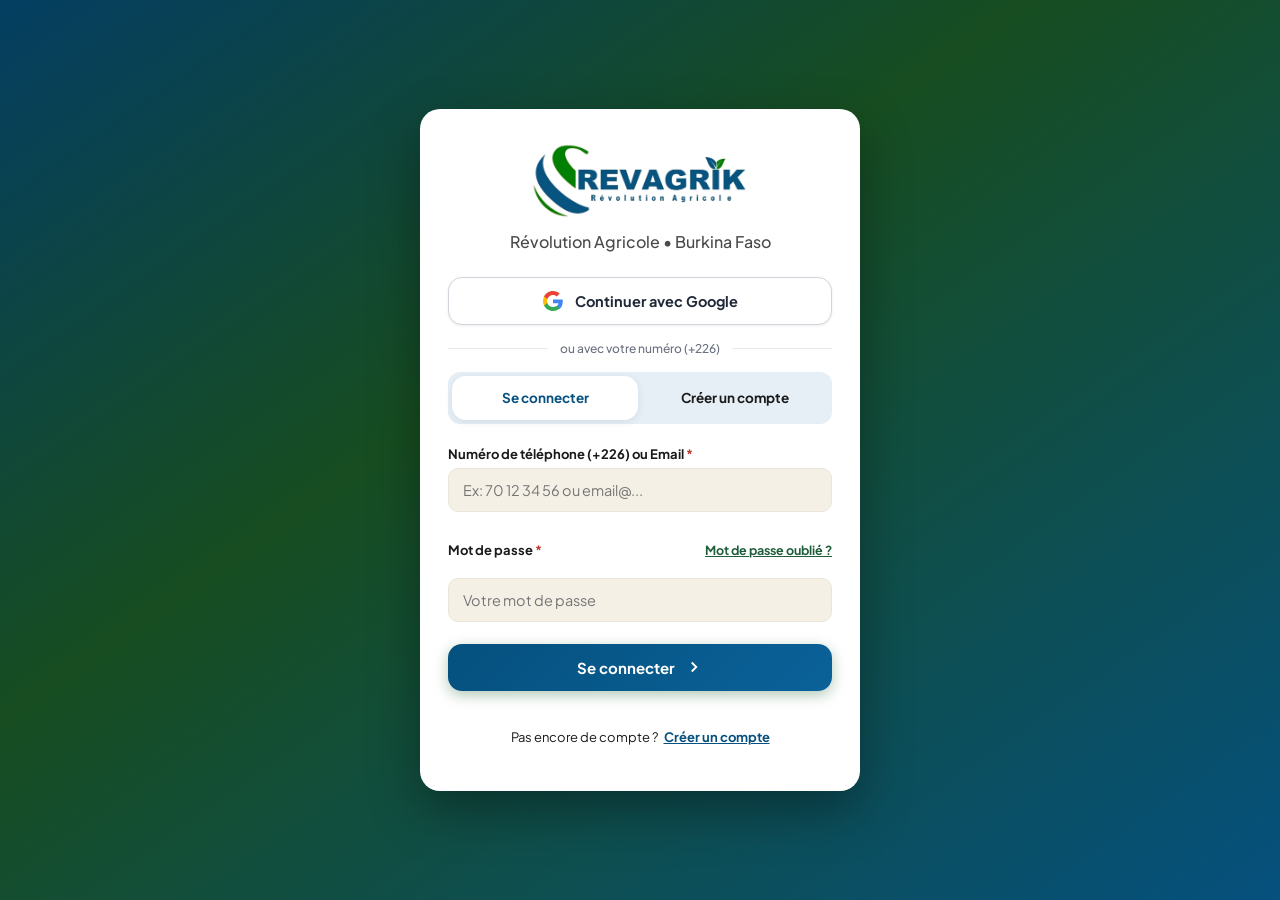
==== commit e13445fe: "feat(branding): nouvelle identité visuelle REVAGRIK, logo officiel et palette Sahelo-Tech V5" ====
--- a/index.html
+++ b/index.html
@@ -3,8 +3,8 @@
 <head>
   <meta charset="UTF-8">
   <meta name="viewport" content="width=device-width, initial-scale=1.0">
-  <title>Révolution Agricole</title>
-  <meta name="description" content="Plateforme tout-en-un pour les acteurs agricoles burkinabè : information vérifiée, météo locale, financements, marché et gestion d'exploitation.">
+  <title>REVAGRIK - Révolution Agricole</title>
+  <meta name="description" content="REVAGRIK - Révolution Agricole : Plateforme tout-en-un pour les acteurs agricoles burkinabè : information vérifiée, météo locale, financements, marché et gestion d'exploitation.">
   
   <!-- Polices Google : Plus Jakarta Sans (géométrique, ultra-lisible, premium) -->
   <link rel="preconnect" href="https://fonts.googleapis.com">
@@ -14,18 +14,18 @@
   <!-- Famille d'icônes au trait unique (Lucide CDN fixe) -->
   <script src="https://unpkg.com/lucide@0.453.0/dist/umd/lucide.min.js"></script>
 
-  <link rel="stylesheet" href="styles/theme.css?v=20261021.2">
-  <link rel="stylesheet" href="styles/main.css?v=20261027.2">
+  <link rel="stylesheet" href="styles/theme.css?v=20261027.3">
+  <link rel="stylesheet" href="styles/main.css?v=20261027.3">
 
   <!-- CONFIGURATION PWA (PROGRESSIVE WEB APP) -->
   <link rel="manifest" href="manifest.json">
-  <meta name="theme-color" content="#1F5E3B">
+  <meta name="theme-color" content="#05507E">
   <meta name="mobile-web-app-capable" content="yes">
   <meta name="apple-mobile-web-app-capable" content="yes">
   <meta name="apple-mobile-web-app-status-bar-style" content="default">
-  <meta name="apple-mobile-web-app-title" content="Révolution Agricole">
-  <link rel="apple-touch-icon" href="images/icons/apple-touch-icon.png">
-  <link rel="icon" type="image/png" sizes="192x192" href="images/icons/icon-192x192.png">
+  <meta name="apple-mobile-web-app-title" content="REVAGRIK">
+  <link rel="apple-touch-icon" href="assets/logo/apple-touch-icon.png">
+  <link rel="icon" type="image/png" sizes="192x192" href="assets/logo/icon-192.png">
 
   <!-- PROTECTION DÉMARRAGE RÉSILIENTE SAFARI / IPHONE / WEBKIT -->
   <script>
@@ -100,17 +100,8 @@
   <!-- ==================== ÉCRAN DE CHARGEMENT INITIAL (SPLASH SCREEN AVEC LOGO) ==================== -->
   <div id="appLoadingScreen" class="app-loading-screen">
     <div class="loading-logo-box">
-      <div class="brand-logo" style="justify-content: center; margin-bottom: 12px;">
-        <div class="brand-icon-wrapper" style="width: 52px; height: 52px;">
-          <svg width="28" height="28" viewBox="0 0 24 24" fill="none" stroke="currentColor" stroke-width="2.2">
-            <path d="M11 20A7 7 0 0 1 9.8 6.1C15.5 5 17 4.48 19 2c1 2 2 4.18 2 8 0 5.5-4.7 10-10 10Z"/>
-            <path d="M2 21c0-3 1.85-5.36 5.08-6C9.5 14.52 12 13 13 12"/>
-          </svg>
-        </div>
-        <div class="brand-text" style="text-align: left;">
-          <span class="brand-title" style="font-size: 24px;">Révolution</span>
-          <span class="brand-sub" style="font-size: 14px;">Agricole</span>
-        </div>
+      <div class="brand-logo" style="justify-content: center; margin-bottom: 16px;">
+        <img src="assets/logo/logo-revagrik.png" alt="REVAGRIK - Révolution Agricole" style="height: 48px; width: auto; max-width: 240px; object-fit: contain; display: block;">
       </div>
       <div class="loading-spinner-bar">
         <div class="loading-spinner-fill"></div>
@@ -140,19 +131,10 @@
     <div class="auth-portal-card">
       <!-- En-tête de la page d'authentification -->
       <div class="portal-brand-header">
-        <div class="brand-logo" style="justify-content: center; margin-bottom: 8px;">
-          <div class="brand-icon-wrapper" style="width: 44px; height: 44px;">
-            <svg width="24" height="24" viewBox="0 0 24 24" fill="none" stroke="currentColor" stroke-width="2.2">
-              <path d="M11 20A7 7 0 0 1 9.8 6.1C15.5 5 17 4.48 19 2c1 2 2 4.18 2 8 0 5.5-4.7 10-10 10Z"/>
-              <path d="M2 21c0-3 1.85-5.36 5.08-6C9.5 14.52 12 13 13 12"/>
-            </svg>
-          </div>
-          <div class="brand-text" style="text-align: left;">
-            <span class="brand-title" style="font-size: 20px;">Révolution</span>
-            <span class="brand-sub" style="font-size: 13px;">Agricole</span>
-          </div>
-        </div>
-        <p class="portal-tagline">Plateforme Agropastorale du Burkina Faso</p>
+        <div class="brand-logo" style="justify-content: center; margin-bottom: 12px;">
+          <img src="assets/logo/logo-revagrik.png" alt="REVAGRIK - Révolution Agricole" style="width: 220px; max-width: 100%; height: auto; object-fit: contain; display: block; margin: 0 auto;">
+        </div>
+        <p class="portal-tagline">Révolution Agricole • Burkina Faso</p>
       </div>
 
       <!-- BOUTON AUTH GOOGLE (Supabase Auth) -->
@@ -416,17 +398,8 @@
       <aside class="sidebar" id="mainSidebar">
         <!-- Logo & Identité -->
         <div class="sidebar-header">
-          <div class="brand-logo">
-            <div class="brand-icon-wrapper">
-              <svg width="22" height="22" viewBox="0 0 24 24" fill="none" stroke="currentColor" stroke-width="2.2" stroke-linecap="round" stroke-linejoin="round">
-                <path d="M11 20A7 7 0 0 1 9.8 6.1C15.5 5 17 4.48 19 2c1 2 2 4.18 2 8 0 5.5-4.7 10-10 10Z"/>
-                <path d="M2 21c0-3 1.85-5.36 5.08-6C9.5 14.52 12 13 13 12"/>
-              </svg>
-            </div>
-            <div class="brand-text">
-              <span class="brand-title">Révolution</span>
-              <span class="brand-sub">Agricole</span>
-            </div>
+          <div class="brand-logo" style="display: flex; align-items: center;">
+            <img src="assets/logo/logo-revagrik.png" alt="REVAGRIK - Révolution Agricole" style="height: 36px; width: auto; max-width: 185px; object-fit: contain; display: block;">
           </div>
         </div>
 
@@ -714,13 +687,13 @@
             <button type="button" class="pwa-home-close-btn" id="btnClosePwaHomeCard" title="Fermer" aria-label="Fermer">&times;</button>
             <div class="pwa-home-card-content">
               <div class="pwa-home-card-icon">
-                <img src="images/icons/icon-192x192.png" alt="Logo Révolution Agricole">
+                <img src="assets/logo/icon-192.png" alt="REVAGRIK - Révolution Agricole">
               </div>
               <div class="pwa-home-card-text">
                 <div class="pwa-home-card-header">
                   <span class="pwa-home-badge">Disponible hors-ligne</span>
                 </div>
-                <strong class="pwa-home-card-title">Installer l'application Révolution Agricole</strong>
+                <strong class="pwa-home-card-title">Installer l'application REVAGRIK</strong>
                 <p class="pwa-home-card-desc">Ajoutez l'application sur votre écran d'accueil pour un accès direct à vos parcelles, récoltes et finances en un clic, même sans connexion Internet.</p>
               </div>
             </div>
@@ -4543,9 +4516,9 @@
     <div class="modal-dialog ios-pwa-dialog" style="max-width: 440px; text-align: center; padding: 22px 20px; border-radius: 20px;">
       <div style="display: flex; align-items: center; justify-content: space-between; margin-bottom: 14px; text-align: left;">
         <div style="display: flex; align-items: center; gap: 10px;">
-          <img src="images/icons/icon-192x192.png" alt="Logo Révolution Agricole" style="width: 42px; height: 42px; border-radius: 12px; box-shadow: 0 2px 8px rgba(31,94,59,0.2);">
+          <img src="assets/logo/icon-192.png" alt="REVAGRIK - Révolution Agricole" style="width: 42px; height: 42px; border-radius: 12px; box-shadow: 0 2px 8px rgba(5,80,126,0.25);">
           <div>
-            <h3 style="font-size: 16px; font-weight: 800; color: #0E3615; margin: 0;">Installer sur votre iPhone</h3>
+            <h3 style="font-size: 16px; font-weight: 800; color: var(--bleu-principal, #05507E); margin: 0;">Installer REVAGRIK sur iPhone</h3>
             <p style="font-size: 11.5px; color: #5B6660; margin: 2px 0 0;">En 2 étapes simples dans Safari :</p>
           </div>
         </div>
@@ -4557,7 +4530,7 @@
         <div class="ios-step-card">
           <img src="images/icons/ios-step1-share.png" alt="Étape 1 : Toucher le bouton Partager de Safari">
           <div style="padding: 9px 12px; font-size: 12.5px; color: #1E2822; display: flex; align-items: center; gap: 8px;">
-            <span style="background: #EAF4E6; color: #1F5E3B; font-weight: 800; font-size: 11px; padding: 2px 7px; border-radius: 6px;">1</span>
+            <span style="background: #E6EFF6; color: #05507E; font-weight: 800; font-size: 11px; padding: 2px 7px; border-radius: 6px;">1</span>
             <span>Touchez le bouton <strong>Partager</strong> en bas de Safari</span>
           </div>
         </div>
@@ -4566,7 +4539,7 @@
         <div class="ios-step-card">
           <img src="images/icons/ios-step2-home.png" alt="Étape 2 : Toucher Sur l'écran d'accueil">
           <div style="padding: 9px 12px; font-size: 12.5px; color: #1E2822; display: flex; align-items: center; gap: 8px;">
-            <span style="background: #EAF4E6; color: #1F5E3B; font-weight: 800; font-size: 11px; padding: 2px 7px; border-radius: 6px;">2</span>
+            <span style="background: #E6EFF6; color: #05507E; font-weight: 800; font-size: 11px; padding: 2px 7px; border-radius: 6px;">2</span>
             <span>Défilez puis touchez <strong>« Sur l'écran d'accueil »</strong></span>
           </div>
         </div>
@@ -4614,6 +4587,6 @@
   <script src="https://cdn.jsdelivr.net/npm/@supabase/supabase-js@2"></script>
 
   <!-- SCRIPT APPLICATION -->
-  <script src="scripts/app.js?v=20261027.2"></script>
+  <script src="scripts/app.js?v=20261027.3"></script>
 </body>
 </html>
--- a/styles/theme.css
+++ b/styles/theme.css
@@ -1,8 +1,7 @@
 /* ==========================================================================
-   RÉVOLUTION AGRICOLE — FICHIER DE THÈME CENTRALISÉ (theme.css)
+   REVAGRIK — FICHIER DE THÈME CENTRALISÉ (theme.css)
+   Nouvelle identité visuelle REVAGRIK (sous-titre "Révolution Agricole")
    Toutes les couleurs de l'application sont déclarées ici.
-   Pour changer le thème ou l'identité visuelle de l'application,
-   modifiez uniquement les variables de ce fichier.
    ========================================================================== */
 
 :root {
@@ -12,14 +11,20 @@
   --font-sans:                         'Plus Jakarta Sans', -apple-system, BlinkMacSystemFont, 'Segoe UI', Roboto, sans-serif;
 
   /* ==========================================================================
-     2. COULEURS OFFICIELLES (DESIGN SYSTEM SAHÉLO-TECH V4)
-     ========================================================================== */
-  --vert-principal:                    #1F5E3B; /* Vert principal */
-  --vert-clair:                        #E8F0EA; /* Vert clair (fonds d'icônes, bouton léger, pastille nav) */
+     2. COULEURS OFFICIELLES REVAGRIK (DESIGN SYSTEM SAHÉLO-TECH V5)
+     ========================================================================== */
+  --bleu-principal:                    #05507E; /* Bleu REVAGRIK principal (carte du bénéfice, titres importants, onglet actif, liens, icônes) */
+  --bleu-fonce:                        #043E62; /* Bleu foncé pour le survol */
+  --bleu-clair:                        #E6EFF6; /* Bleu clair (fonds d'icônes, pastille de l'onglet actif et petits boutons) */
+  
+  --vert-revagrik:                     #237A2B; /* Vert REVAGRIK (textes et chiffres positifs : bénéfice, ventes, disponible) */
+  --vert-vif:                          #3FAE49; /* Vert vif (seulement en décoration ou fond de badge avec texte #1A1A1A) */
+  --vert-clair:                        #E5F3E6; /* Vert clair pour fonds de badges */
+
   --ocre:                              #A85A1C; /* Ocre (texte blanc : SEULEMENT bouton le plus important) */
   --ocre-clair:                        #F6EADF; /* Ocre clair */
-  --jaune-soleil:                      #E0A526; /* Jaune soleil (badges, perte saison) */
-  --jaune-clair:                       #FBF1D6; /* Jaune clair */
+  --jaune-clair:                       #FBF1D6; /* Jaune clair (seulement icône soleil météo et badge Conseil du jour) */
+
   --fond-creme:                        #FAF7F0; /* Fond de page crème */
   --carte-blanche:                     #FFFFFF; /* Cartes blanches */
   --bordure-carte:                     #ECE6D9; /* Bordure 1px des cartes */
@@ -29,18 +34,23 @@
   --rouge-fond:                        #FBE9E7; /* Fond alerte rouge */
 
   /* ==========================================================================
-     3. ALIAS & RÉTROCOMPATIBILITÉ THÈME
-     ========================================================================== */
-  --couleur-principale:                var(--vert-principal);
-  --couleur-principale-foncee:         #154329;
-  --couleur-principale-intermediaire:  #1F5E3B;
-  --couleur-principale-claire:         #277449;
-  --couleur-principale-accent:         #2E8B57;
-  --couleur-principale-doux:           #68A37E;
-  --couleur-principale-pale:           #C5DEC9;
-  --couleur-principale-fond:           var(--vert-clair);
-  --couleur-principale-fond-leger:     #F2F7F3;
-  --couleur-principale-bordure:        #C5DEC9;
+     3. ALIAS REVAGRIK & RÉTROCOMPATIBILITÉ
+     ========================================================================== */
+  /* Couleurs principales basées sur le Bleu REVAGRIK #05507E */
+  --vert-principal:                    var(--bleu-principal);
+  --couleur-principale:                var(--bleu-principal);
+  --couleur-principale-foncee:         var(--bleu-fonce);
+  --couleur-principale-intermediaire:  var(--bleu-principal);
+  --couleur-principale-claire:         #0A6299;
+  --couleur-principale-accent:         #0E72B0;
+  --couleur-principale-doux:           #5C93B8;
+  --couleur-principale-pale:           #C3D9E9;
+  --couleur-principale-fond:           var(--bleu-clair);
+  --couleur-principale-fond-leger:     #F0F6FA;
+  --couleur-principale-bordure:        #C3D9E9;
+
+  /* Remplacement de l'ancien jaune soleil par Vert REVAGRIK */
+  --jaune-soleil:                      var(--vert-revagrik);
 
   --couleur-secondaire:                var(--ocre);
   --couleur-secondaire-foncee:         #874614;
@@ -53,7 +63,7 @@
   --surface:                           var(--carte-blanche);
   --surface-alt:                       #FCFBF7;
   --surface-douce:                     #F5F0E6;
-  --surface-neutre:                    var(--vert-clair);
+  --surface-neutre:                    var(--bleu-clair);
   --surface-hover:                     #F2EDE4;
 
   --texte:                             var(--texte-principal);
@@ -69,15 +79,15 @@
   --bordure-forte:                     #D8CEBE;
   --bordure-sombre:                    rgba(255, 255, 255, 0.15);
 
-  --succes:                            var(--vert-principal);
-  --succes-vif:                        var(--vert-principal);
+  --succes:                            var(--vert-revagrik);
+  --succes-vif:                        var(--vert-vif);
   --succes-fond:                       var(--vert-clair);
-  --succes-bordure:                    #C5DEC9;
-  --succes-texte:                      var(--vert-principal);
-
-  --alerte:                            var(--jaune-soleil);
-  --alerte-vif:                        var(--jaune-soleil);
-  --alerte-fonce:                      #9C6F12;
+  --succes-bordure:                    #B9DFBC;
+  --succes-texte:                      var(--vert-revagrik);
+
+  --alerte:                            var(--ocre);
+  --alerte-vif:                        #D97706;
+  --alerte-fonce:                      #874614;
   --alerte-fond:                       var(--jaune-clair);
   --alerte-fond-pale:                  var(--jaune-clair);
   --alerte-bordure:                    #E8D4A2;
@@ -91,60 +101,18 @@
   --erreur-bordure:                    #F5B7B1;
   --erreur-texte:                      var(--rouge-alerte);
 
-  --info:                              var(--vert-principal);
-  --info-fonce:                        #154329;
-  --info-fond:                         var(--vert-clair);
-  --info-bordure:                      #C5DEC9;
-  --info-texte:                        var(--vert-principal);
+  --info:                              var(--bleu-principal);
+  --info-fonce:                        var(--bleu-fonce);
+  --info-fond:                         var(--bleu-clair);
+  --info-bordure:                      #C3D9E9;
+  --info-texte:                        var(--bleu-principal);
 
   --accent:                            var(--ocre);
   --accent-fonce:                      #874614;
   --accent-fond:                       var(--ocre-clair);
 
   /* ==========================================================================
-     6. ALERTES & STATUTS MÉTIER
-     ========================================================================== */
-  /* Succès / Favorable / Récolte / Encaissé */
-  --succes:                            #1E5E2A; /* Vert de validation */
-  --succes-vif:                        #16A34A; /* Vert vif de succès */
-  --succes-fond:                       #EAF4E6; /* Fond vert doux d'alerte succès */
-  --succes-bordure:                    #D2E7CB; /* Bordure d'alerte succès */
-  --succes-texte:                      #0E3615; /* Texte foncé d'alerte succès */
-
-  /* Alerte / Attention / Échéance proche / En attente */
-  --alerte:                            #C8862A; /* Orange ocre d'alerte */
-  --alerte-vif:                        #D97706; /* Ambre vif */
-  --alerte-fonce:                      #8A4F00; /* Ambre foncé */
-  --alerte-fond:                       #FFF7E0; /* Fond jaune pastel d'alerte */
-  --alerte-fond-pale:                  #FFF9E6; /* Fond jaune ultra-doux */
-  --alerte-bordure:                    #F5D380; /* Bordure d'alerte */
-  --alerte-texte:                      #784F11; /* Texte foncé sur fond d'alerte */
-
-  /* Erreur / Dépense / Danger / Clôturé */
-  --erreur:                            #C62828; /* Rouge terre d'erreur / charges */
-  --erreur-vif:                        #CF1322; /* Rouge vif pour alertes critiques */
-  --erreur-fonce:                      #8E1C1C; /* Rouge bordeaux pour texte d'erreur */
-  --erreur-fond:                       #FDEDED; /* Fond rose/rouge pastel d'erreur */
-  --erreur-fond-alt:                   #FFF1F0; /* Fond rouge très doux */
-  --erreur-bordure:                    #FFA39E; /* Bordure rose d'erreur */
-  --erreur-texte:                      #8E1C1C; /* Texte d'erreur lisible */
-
-  /* Information / Météo / Guides */
-  --info:                              #1E6FD9; /* Bleu d'information météo */
-  --info-fonce:                        #0F4894; /* Bleu foncé */
-  --info-fond:                         #EEF5FD; /* Fond bleu ciel pastel */
-  --info-bordure:                      #BEE3F8; /* Bordure d'information */
-  --info-texte:                        #0F4894; /* Texte d'information */
-
-  /* Accentuation / Formations / Partenaires */
-  --accent:                            #6D4BD8; /* Violet pour formations et innovation */
-  --accent-fonce:                      #452B9C; /* Violet foncé */
-  --accent-fond:                       #F2EFFD; /* Fond violet pastel */
-  --accent-bordure:                    #D6BCFA; /* Bordure violette */
-  --accent-texte:                      #452B9C; /* Texte violet */
-
-  /* ==========================================================================
-     7. BOUTONS, FORMES & INTERACTIONS
+     4. BOUTONS, FORMES & INTERACTIONS
      ========================================================================== */
   --radius-carte:                      20px;
   --radius-bouton:                     14px;
@@ -156,16 +124,16 @@
   --bouton-primaire-texte:             #FFFFFF;
   --bouton-primaire-hauteur:           52px;
 
-  /* Bouton Secondaire : Blanc avec bordure verte 1.5px */
+  /* Bouton Secondaire : Blanc avec bordure bleu REVAGRIK 1.5px */
   --bouton-secondaire-fond:            var(--carte-blanche);
-  --bouton-secondaire-survol:          var(--vert-clair);
-  --bouton-secondaire-bordure:         1.5px solid var(--vert-principal);
-  --bouton-secondaire-texte:           var(--vert-principal);
-
-  /* Bouton Petit / Léger : Fond vert clair, texte vert */
-  --bouton-leger-fond:                 var(--vert-clair);
-  --bouton-leger-survol:               #D8E8DB;
-  --bouton-leger-texte:                var(--vert-principal);
+  --bouton-secondaire-survol:          var(--bleu-clair);
+  --bouton-secondaire-bordure:         1.5px solid var(--bleu-principal);
+  --bouton-secondaire-texte:           var(--bleu-principal);
+
+  /* Bouton Petit / Léger : Fond bleu clair, texte bleu REVAGRIK */
+  --bouton-leger-fond:                 var(--bleu-clair);
+  --bouton-leger-survol:               #D4E4F1;
+  --bouton-leger-texte:                var(--bleu-principal);
 
   /* Bouton Danger / Suppression */
   --bouton-danger-fond:                var(--rouge-alerte);
@@ -178,16 +146,16 @@
   --bouton-or-texte:                   #FFFFFF;
 
   /* ==========================================================================
-     8. BADGES THÉMATIQUES & SURFACES PASTELS (Conseils, Financements, Catégories)
-     ========================================================================== */
-  --badge-vert-fond:                   #E8F5E9;
-  --badge-vert-texte:                  #1B5E20;
-  --badge-bleu-fond:                   #E1F5FE;
-  --badge-bleu-texte:                  #0277BD;
+     5. BADGES THÉMATIQUES & SURFACES PASTELS
+     ========================================================================== */
+  --badge-vert-fond:                   var(--vert-clair);
+  --badge-vert-texte:                  var(--vert-revagrik);
+  --badge-bleu-fond:                   var(--bleu-clair);
+  --badge-bleu-texte:                  var(--bleu-principal);
   --badge-violet-fond:                 #EDE7F6;
   --badge-violet-texte:                #512DA8;
-  --badge-orange-fond:                 #FFF3E0;
-  --badge-orange-texte:                #E65100;
+  --badge-orange-fond:                 var(--ocre-clair);
+  --badge-orange-texte:                var(--ocre);
   --badge-rose-fond:                   #F3E5F5;
   --badge-rose-texte:                  #7B1FA2;
   --badge-turquoise-fond:              #E0F2F1;
@@ -197,23 +165,23 @@
   --badge-gris-fond:                   #EEEEEE;
   --badge-gris-texte:                  #616161;
 
-  --surface-pastel-vert:               #F4FAF2;
+  --surface-pastel-vert:               #F2F8F3;
   --surface-pastel-ambre:              #FFF9EB;
   --surface-pastel-rouge:              #FEECEB;
-  --surface-pastel-bleu:               #F0F6FD;
-
-  /* ==========================================================================
-     9. OPÉRATEURS & MODES DE PAIEMENT LOCAUX
-     ========================================================================== */
-  --operateur-orange:                  #FF6600; /* Orange Money Burkina */
+  --surface-pastel-bleu:               var(--bleu-clair);
+
+  /* ==========================================================================
+     6. OPÉRATEURS LOCAUX
+     ========================================================================== */
+  --operateur-orange:                  #FF6600;
   --operateur-orange-fond:             #FFF4E5;
   --operateur-orange-bordure:          #FFE0B2;
-  --operateur-moov:                    #0A66C2; /* Moov Money Flooz */
+  --operateur-moov:                    #0A66C2;
   --operateur-moov-fond:               #EEF5FD;
   --operateur-moov-bordure:            #BEE3F8;
 
   /* ==========================================================================
-     9. ALIAS DE RÉTROCOMPATIBILITÉ (Garantit le zéro régression)
+     7. ALIAS DE RÉTROCOMPATIBILITÉ
      ========================================================================== */
   --primary-900:                       var(--couleur-principale-foncee);
   --primary-700:                       var(--couleur-principale);
--- a/styles/main.css
+++ b/styles/main.css
@@ -8521,14 +8521,14 @@
 .pwa-banner-icon {
   width: 42px;
   height: 42px;
-  background: #1F5E3B;
+  background: var(--bleu-principal, #05507E);
   color: #FFFFFF;
   border-radius: 12px;
   display: flex;
   align-items: center;
   justify-content: center;
   flex-shrink: 0;
-  box-shadow: 0 4px 10px rgba(31, 94, 59, 0.25);
+  box-shadow: 0 4px 10px rgba(5, 80, 126, 0.25);
 }
 
 .pwa-banner-text {
@@ -8572,11 +8572,11 @@
 
 .btn-pwa-dismiss:hover {
   background: #EAF4E6;
-  color: #1F5E3B;
+  color: var(--bleu-principal, #05507E);
 }
 
 .btn-pwa-install {
-  background: #1F5E3B;
+  background: var(--bleu-principal, #05507E);
   color: #FFFFFF;
   border: none;
   padding: 7px 16px;
@@ -8584,12 +8584,12 @@
   font-size: 12.5px;
   font-weight: 700;
   cursor: pointer;
-  box-shadow: 0 2px 8px rgba(31, 94, 59, 0.25);
+  box-shadow: 0 2px 8px rgba(5, 80, 126, 0.25);
   transition: all 0.2s ease;
 }
 
 .btn-pwa-install:hover {
-  background: #15452A;
+  background: #043E62;
   transform: translateY(-1px);
 }
 
@@ -8601,22 +8601,22 @@
   border-radius: 10px !important;
   margin: 6px 10px !important;
   padding: 9px 12px !important;
-  color: #1F5E3B !important;
+  color: var(--bleu-principal, #05507E) !important;
   font-weight: 700 !important;
-  box-shadow: 0 2px 6px rgba(31, 94, 59, 0.08) !important;
+  box-shadow: 0 2px 6px rgba(5, 80, 126, 0.08) !important;
   transition: all 0.2s ease !important;
 }
 
 #navItemInstallPwa:hover,
 #btnMobileDrawerInstallPwa:hover {
   background: #DCEDD6 !important;
-  border-color: #1F5E3B !important;
+  border-color: var(--bleu-principal, #05507E) !important;
   transform: translateY(-1px);
 }
 
 #navItemInstallPwa .nav-icon svg,
 #btnMobileDrawerInstallPwa .nav-icon svg {
-  stroke: #1F5E3B !important;
+  stroke: var(--bleu-principal, #05507E) !important;
 }
 
 /* CARTE PWA SUR L'ACCUEIL (REFERMABLE) */
@@ -8630,7 +8630,7 @@
   align-items: center;
   justify-content: space-between;
   gap: 18px;
-  box-shadow: 0 4px 16px rgba(31, 94, 59, 0.08);
+  box-shadow: 0 4px 16px rgba(5, 80, 126, 0.08);
   position: relative;
   transition: all 0.3s ease;
 }
@@ -8646,7 +8646,7 @@
   width: 52px;
   height: 52px;
   border-radius: 14px;
-  box-shadow: 0 3px 10px rgba(31, 94, 59, 0.2);
+  box-shadow: 0 3px 10px rgba(5, 80, 126, 0.2);
   display: block;
 }
 
@@ -8666,7 +8666,7 @@
   align-items: center;
   font-size: 11px;
   font-weight: 800;
-  color: #1F5E3B;
+  color: var(--bleu-principal, #05507E);
   background: #EAF4E6;
   padding: 2px 8px;
   border-radius: 20px;
@@ -8710,11 +8710,11 @@
 
 .btn-pwa-home-dismiss:hover {
   background: #EAF4E6;
-  color: #1F5E3B;
+  color: var(--bleu-principal, #05507E);
 }
 
 .btn-pwa-home-install {
-  background: #1F5E3B;
+  background: var(--bleu-principal, #05507E);
   color: #FFFFFF;
   border: none;
   padding: 9px 18px;
@@ -8725,14 +8725,14 @@
   display: inline-flex;
   align-items: center;
   gap: 8px;
-  box-shadow: 0 4px 12px rgba(31, 94, 59, 0.25);
+  box-shadow: 0 4px 12px rgba(5, 80, 126, 0.25);
   transition: all 0.2s ease;
 }
 
 .btn-pwa-home-install:hover {
-  background: #15452A;
+  background: #043E62;
   transform: translateY(-1px);
-  box-shadow: 0 6px 16px rgba(31, 94, 59, 0.35);
+  box-shadow: 0 6px 16px rgba(5, 80, 126, 0.35);
 }
 
 .pwa-home-close-btn {
@@ -8763,7 +8763,7 @@
   padding: 14px 16px;
   margin: 12px 0 16px;
   position: relative;
-  box-shadow: 0 3px 12px rgba(31, 94, 59, 0.08);
+  box-shadow: 0 3px 12px rgba(5, 80, 126, 0.08);
 }
 
 .pwa-mobile-home-card .pwa-home-card-content {
@@ -9120,7 +9120,7 @@
   background-color: #874614 !important;
 }
 
-/* Bouton secondaire : BLANC avec bordure verte 1.5px (#1F5E3B) */
+/* Bouton secondaire : BLANC avec bordure verte 1.5px (var(--bleu-principal, #05507E)) */
 .btn-secondary,
 .btn-fiche-call,
 .btn-primary-action,
@@ -9130,8 +9130,8 @@
 #btnCancelAddExpense,
 #btnCancelAddRevenue {
   background-color: #FFFFFF !important;
-  border: 1.5px solid #1F5E3B !important;
-  color: #1F5E3B !important;
+  border: 1.5px solid var(--bleu-principal, #05507E) !important;
+  color: var(--bleu-principal, #05507E) !important;
   height: 48px;
   border-radius: 14px !important;
   font-weight: 700 !important;
@@ -9146,18 +9146,18 @@
 .btn-secondary:hover,
 .btn-fiche-call:hover,
 .btn-primary-action:hover {
-  background-color: #E8F0EA !important;
-}
-
-/* Bouton petit / léger : fond vert clair #E8F0EA, texte vert #1F5E3B */
+  background-color: var(--bleu-clair, #E6EFF6) !important;
+}
+
+/* Bouton petit / léger : fond bleu clair #E6EFF6, texte bleu REVAGRIK var(--bleu-principal, #05507E) */
 .btn-listen-advice,
 .btn-table-action,
 .btn-filter-pill,
 .wi-listen-btn,
 .btn-pwa-dismiss,
 .btn-pwa-home-dismiss {
-  background-color: #E8F0EA !important;
-  color: #1F5E3B !important;
+  background-color: var(--bleu-clair, #E6EFF6) !important;
+  color: var(--bleu-principal, #05507E) !important;
   border: none !important;
   border-radius: 14px !important;
   font-weight: 700 !important;
@@ -9210,18 +9210,18 @@
 }
 
 .badge-primary-light {
-  background-color: #E8F0EA !important;
-  color: #1F5E3B !important;
+  background-color: var(--bleu-clair, #E6EFF6) !important;
+  color: var(--bleu-principal, #05507E) !important;
 }
 
 /* 5. GRANDE CARTE VERTE SAISON 2026 */
 .home-season-card {
-  background: #1F5E3B !important;
+  background: var(--bleu-principal, #05507E) !important;
   color: #FFFFFF !important;
   border-radius: 20px !important;
   padding: 22px 20px !important;
   margin-bottom: 16px !important;
-  box-shadow: 0 6px 18px rgba(31, 94, 59, 0.18) !important;
+  box-shadow: 0 6px 18px rgba(5, 80, 126, 0.18) !important;
   border: none !important;
 }
 
@@ -9235,7 +9235,7 @@
 .season-tag {
   font-size: 13px !important;
   font-weight: 700 !important;
-  color: #E8F0EA !important;
+  color: var(--bleu-clair, #E6EFF6) !important;
   text-transform: uppercase;
   letter-spacing: 0.5px;
 }
@@ -9256,7 +9256,7 @@
 .season-margin-label {
   font-size: 14px !important;
   font-weight: 600 !important;
-  color: #E8F0EA !important;
+  color: var(--bleu-clair, #E6EFF6) !important;
   display: block;
 }
 
@@ -9287,13 +9287,13 @@
 }
 
 .season-amount.is-loss {
-  color: #E0A526 !important; /* Jaune soleil en cas de perte */
+  color: #FBF1D6 !important; /* Jaune clair en cas de perte */
 }
 
 .season-currency {
   font-size: 16px !important;
   font-weight: 700 !important;
-  color: #E8F0EA !important;
+  color: var(--bleu-clair, #E6EFF6) !important;
   white-space: nowrap;
 }
 
@@ -9312,7 +9312,7 @@
 
 .season-subcard-label {
   font-size: 12px !important;
-  color: #E8F0EA !important;
+  color: var(--bleu-clair, #E6EFF6) !important;
   display: block;
   margin-bottom: 2px;
 }
@@ -9326,7 +9326,7 @@
 
 .season-subcard-val small {
   font-size: 11px !important;
-  color: #E8F0EA !important;
+  color: var(--bleu-clair, #E6EFF6) !important;
   font-weight: 600 !important;
 }
 
@@ -9352,8 +9352,8 @@
   width: 44px;
   height: 44px;
   border-radius: 14px;
-  background-color: #E8F0EA;
-  color: #1F5E3B;
+  background-color: var(--bleu-clair, #E6EFF6);
+  color: var(--bleu-principal, #05507E);
   display: flex;
   align-items: center;
   justify-content: center;
@@ -9408,7 +9408,7 @@
 .weather-short-icon {
   width: 32px;
   height: 32px;
-  color: #1F5E3B;
+  color: var(--bleu-principal, #05507E);
 }
 
 .weather-short-temp {
@@ -9436,7 +9436,7 @@
 .tomorrow-val {
   font-size: 13px !important;
   font-weight: 700 !important;
-  color: #1F5E3B !important;
+  color: var(--bleu-principal, #05507E) !important;
 }
 
 .weather-short-advice {
@@ -9502,8 +9502,8 @@
   width: 44px;
   height: 44px;
   border-radius: 14px;
-  background-color: #E8F0EA;
-  color: #1F5E3B;
+  background-color: var(--bleu-clair, #E6EFF6);
+  color: var(--bleu-principal, #05507E);
   display: flex;
   align-items: center;
   justify-content: center;
@@ -9550,8 +9550,8 @@
 }
 
 .mobile-nav-item.active {
-  background-color: #E8F0EA !important;
-  color: #1F5E3B !important;
+  background-color: var(--bleu-clair, #E6EFF6) !important;
+  color: var(--bleu-principal, #05507E) !important;
   font-weight: 800 !important;
 }
 
@@ -9596,7 +9596,7 @@
   width: 52px !important;
   height: 52px !important;
   border-radius: 50% !important;
-  background-color: var(--vert-principal, #1F5E3B) !important;
+  background-color: var(--vert-principal, var(--bleu-principal, #05507E)) !important;
   color: #FFFFFF !important;
   border: none !important;
   font-size: 28px !important;
@@ -9604,7 +9604,7 @@
   display: flex !important;
   align-items: center !important;
   justify-content: center !important;
-  box-shadow: 0 8px 20px rgba(31, 94, 59, 0.45) !important;
+  box-shadow: 0 8px 20px rgba(5, 80, 126, 0.45) !important;
   cursor: pointer !important;
   z-index: 120 !important;
   transition: transform var(--transition-fast) !important;
@@ -9637,7 +9637,7 @@
 .header-logo-box {
   width: 38px !important;
   height: 38px !important;
-  background-color: var(--vert-principal, #1F5E3B) !important;
+  background-color: var(--vert-principal, var(--bleu-principal, #05507E)) !important;
   border-radius: 12px !important;
   display: flex !important;
   align-items: center !important;
@@ -9662,7 +9662,7 @@
 .header-brand-sub {
   font-size: 15px !important;
   font-weight: 800 !important;
-  color: var(--vert-principal, #1F5E3B) !important;
+  color: var(--vert-principal, var(--bleu-principal, #05507E)) !important;
   letter-spacing: -0.2px;
 }
 
@@ -9738,8 +9738,8 @@
 .btn-listen-advice-small {
   height: 40px !important;
   min-height: 40px !important;
-  background-color: var(--vert-clair, #E8F0EA) !important;
-  color: var(--vert-principal, #1F5E3B) !important;
+  background-color: var(--bleu-clair, #E6EFF6) !important;
+  color: var(--bleu-principal, #05507E) !important;
   font-size: 14px !important;
   font-weight: 700 !important;
   border-radius: 999px !important;
